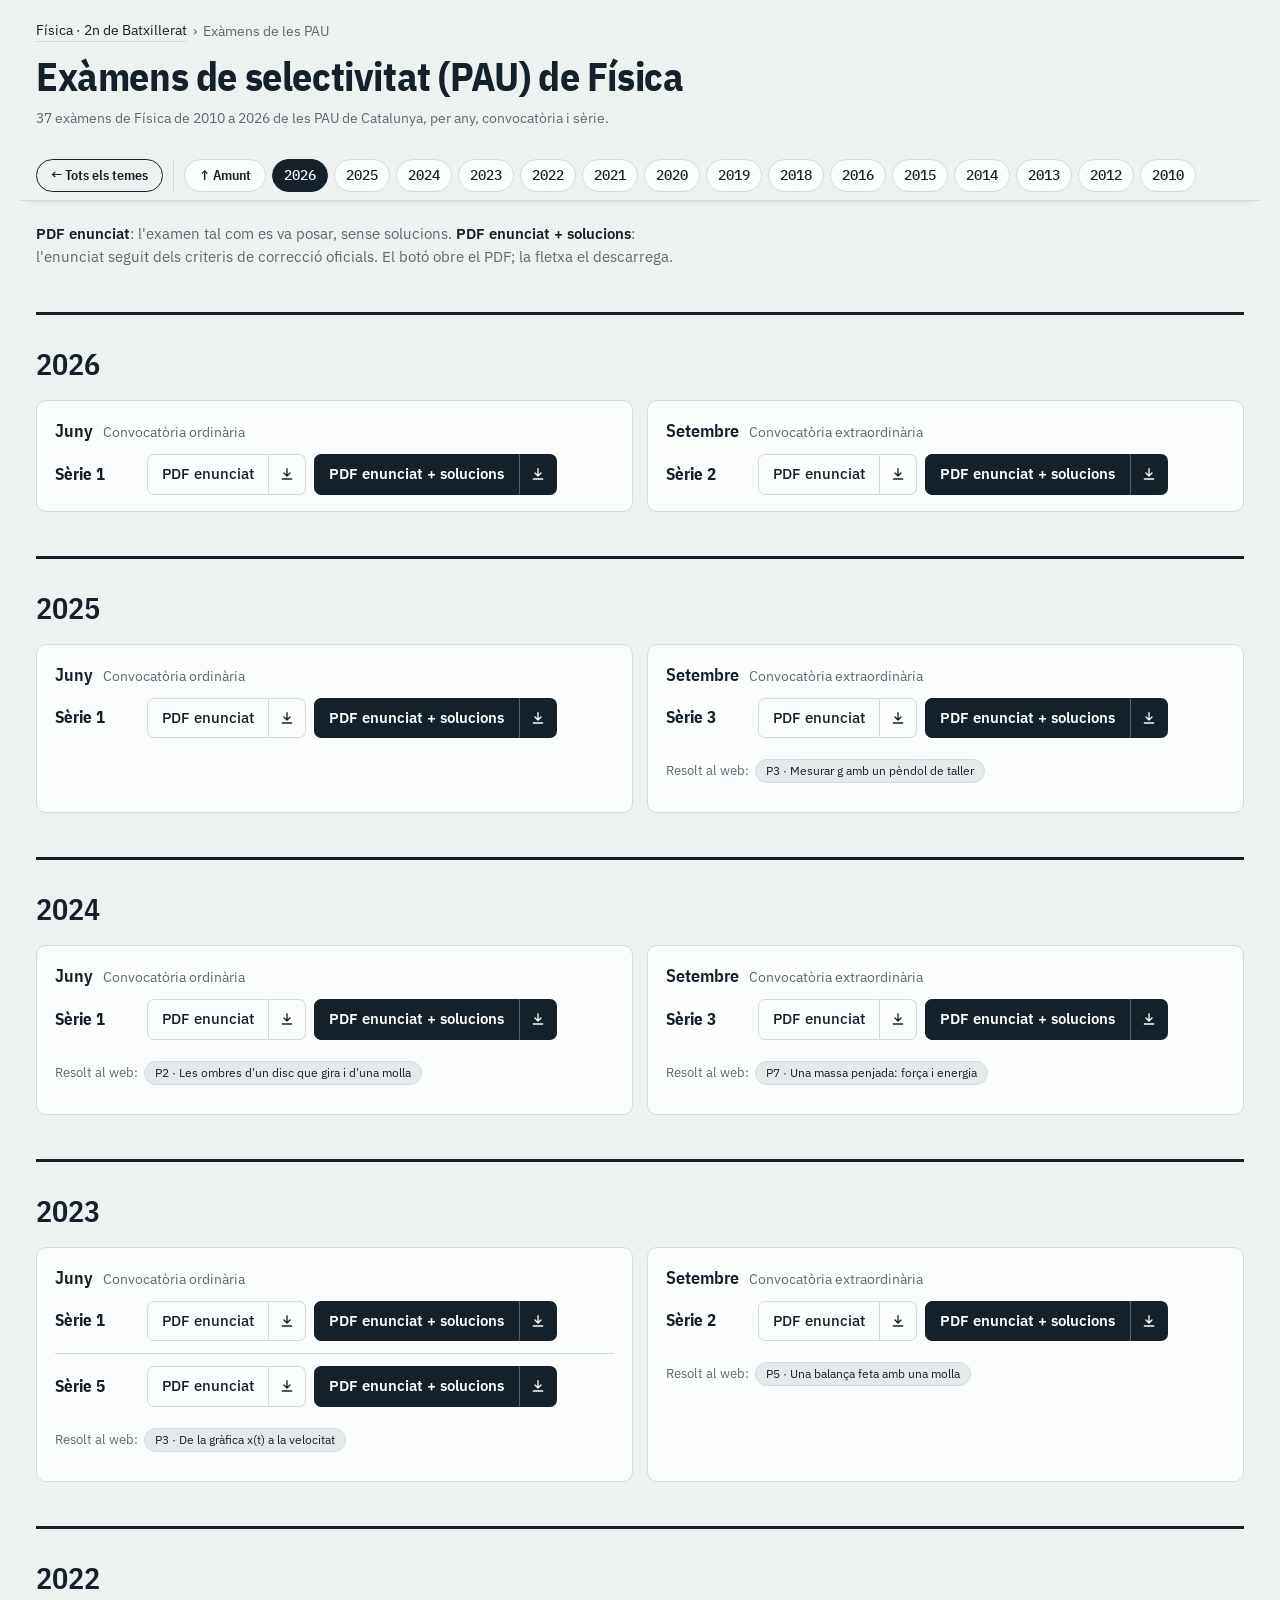
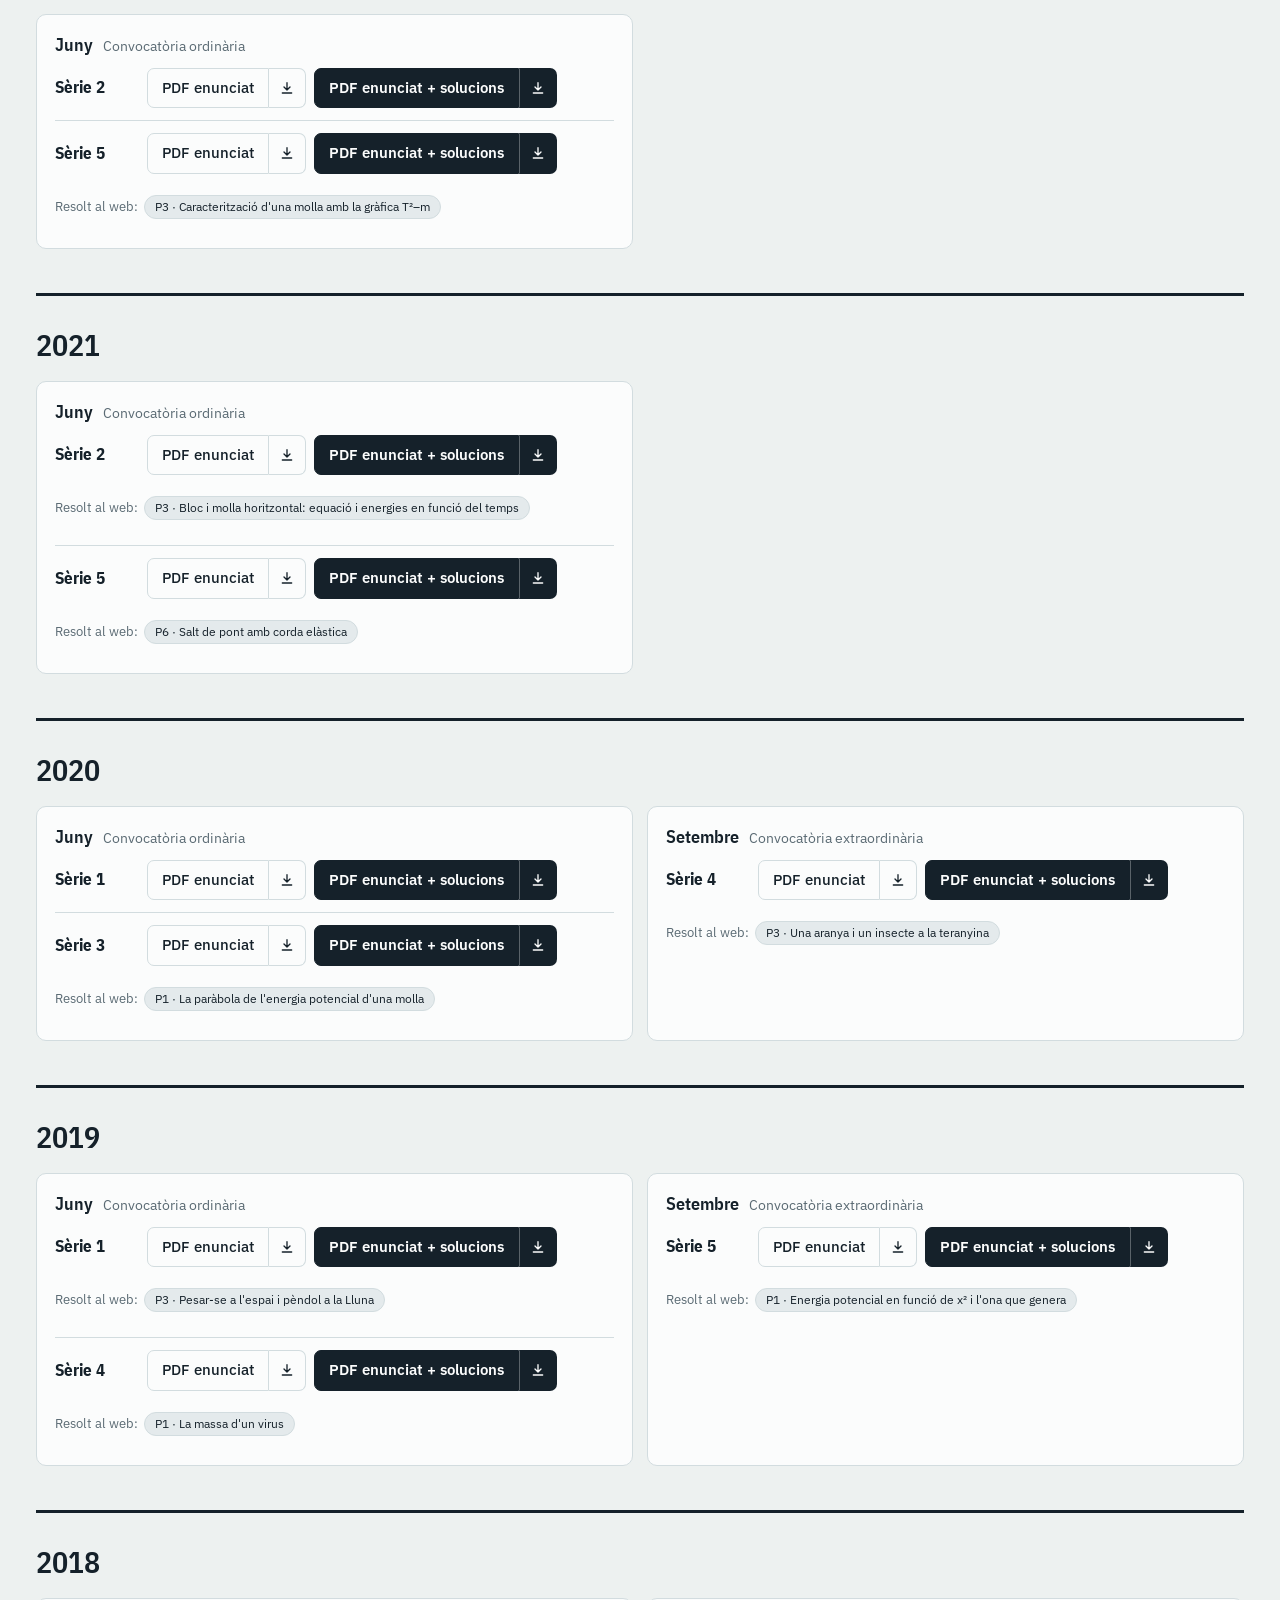
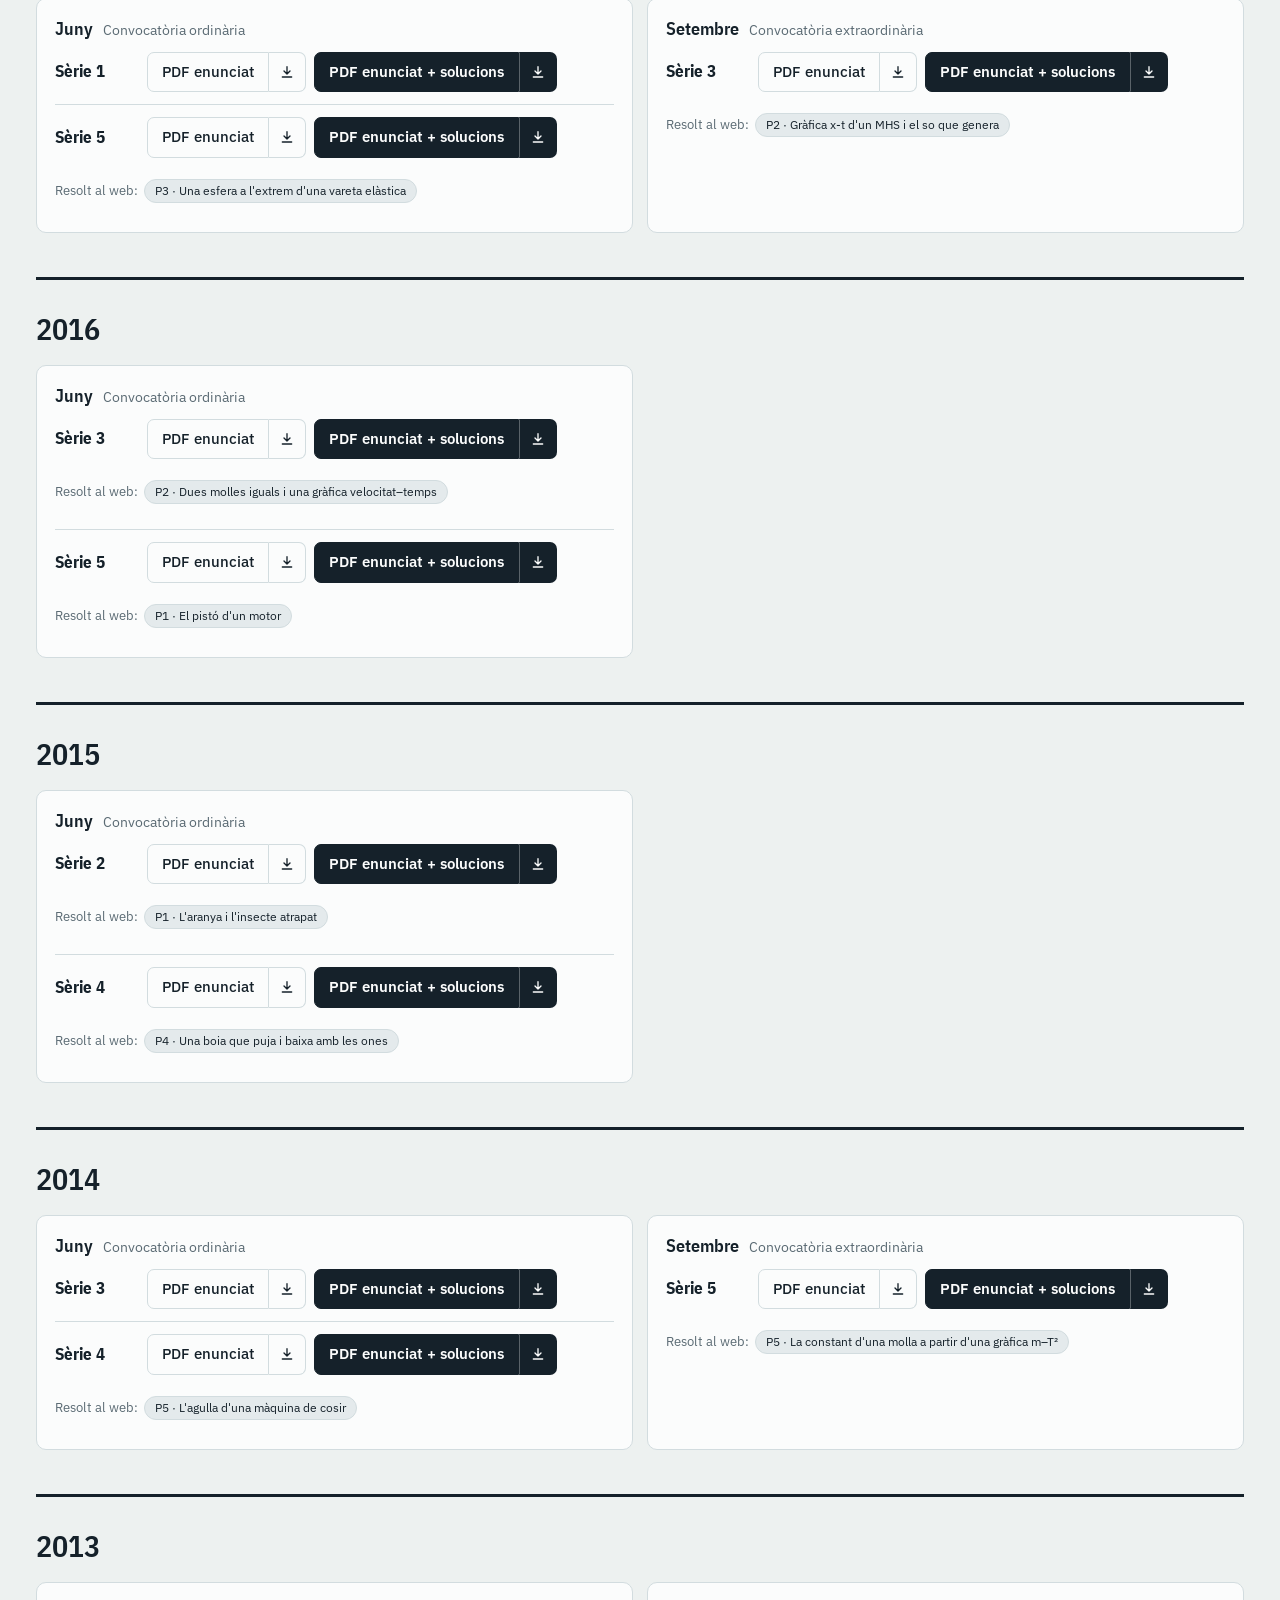
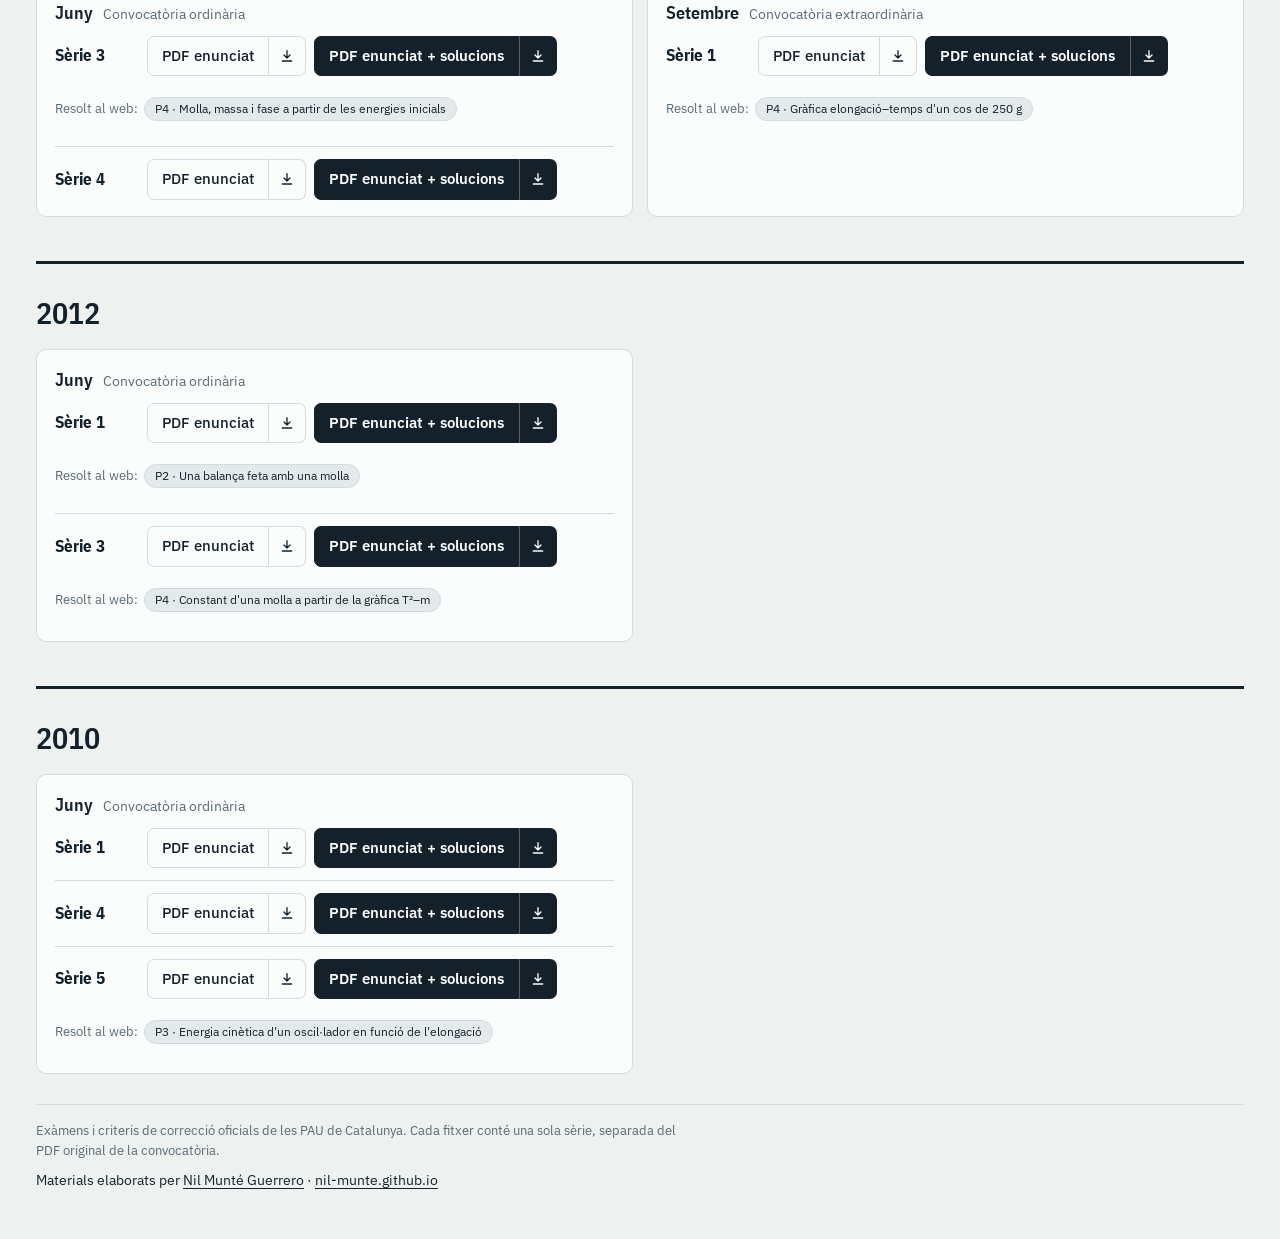
==== pau/index.html @ 3eb7ddf2 "SEO i compartir: previsualització, metadades, capçaleres i enllaços directes - Etiquetes Open Graph " ====
<!DOCTYPE html>
<html lang="ca">
<head>
<meta charset="utf-8">
<meta name="viewport" content="width=device-width, initial-scale=1, viewport-fit=cover">
<title>Exàmens de Física de selectivitat (PAU) de Catalunya</title>
<meta name="description" content="Exàmens de Física de selectivitat (PAU) de Catalunya, per any, convocatòria i sèrie, amb els criteris de correcció oficials.">
<link rel="canonical" href="https://nil-munte.github.io/fisica-2n-bat/pau/">
<!-- Previsualització en compartir (WhatsApp, Telegram, LinkedIn, X, Bluesky...). Si canvieu de domini, substituïu https://nil-munte.github.io/fisica-2n-bat/ (og:url, og:image, canonical). -->
<meta property="og:type" content="website">
<meta property="og:site_name" content="Física · 2n de Batxillerat">
<meta property="og:locale" content="ca_ES">
<meta property="og:title" content="Exàmens de selectivitat (PAU) de Física">
<meta property="og:description" content="Exàmens de Física de selectivitat (PAU) de Catalunya, per any, convocatòria i sèrie, en PDF sense solucions o amb els criteris de correcció oficials.">
<meta property="og:url" content="https://nil-munte.github.io/fisica-2n-bat/pau/">
<meta property="og:image" content="https://nil-munte.github.io/fisica-2n-bat/img/og-pau.png">
<meta property="og:image:type" content="image/png">
<meta property="og:image:width" content="1200">
<meta property="og:image:height" content="630">
<meta property="og:image:alt" content="Exàmens de selectivitat (PAU) de Física de Catalunya, per any, convocatòria i sèrie">
<meta name="twitter:card" content="summary_large_image">
<meta name="twitter:title" content="Exàmens de selectivitat (PAU) de Física">
<meta name="twitter:description" content="Exàmens de Física de selectivitat (PAU) de Catalunya, per any, convocatòria i sèrie, en PDF sense solucions o amb els criteris de correcció oficials.">
<meta name="twitter:image" content="https://nil-munte.github.io/fisica-2n-bat/img/og-pau.png">
<link rel="preconnect" href="https://fonts.googleapis.com">
<link rel="stylesheet" href="https://fonts.googleapis.com/css2?family=IBM+Plex+Mono:wght@400;500&family=IBM+Plex+Sans+Condensed:wght@500;600;700&family=IBM+Plex+Sans:ital,wght@0,400;0,500;0,600;1,400&display=swap">
<style>
:root{
  --bg:#edf1f0; --surface:#fbfcfc; --ink:#15212a; --muted:#5a6a73; --line:#d2dcdf; --chip:#e4eaec;
  --x:#1f5fbf; --y:#c4461a;
  --f-display:"IBM Plex Sans Condensed","Arial Narrow",system-ui,sans-serif;
  --f-body:"IBM Plex Sans",system-ui,-apple-system,"Segoe UI",sans-serif;
  --f-mono:"IBM Plex Mono",ui-monospace,"SFMono-Regular",Menlo,monospace;
  box-sizing:border-box; padding-top:env(safe-area-inset-top,0px); padding-bottom:env(safe-area-inset-bottom,0px);
}
@media (prefers-color-scheme: dark){ :root:not([data-theme="light"]){
  --bg:#0e181d; --surface:#142229; --ink:#e1e9ec; --muted:#8fa2ab; --line:#26404b; --chip:#1c2f37;
  --x:#6ea8ff; --y:#ff8f5a; color-scheme:dark }}
:root[data-theme="dark"]{
  --bg:#0e181d; --surface:#142229; --ink:#e1e9ec; --muted:#8fa2ab; --line:#26404b; --chip:#1c2f37;
  --x:#6ea8ff; --y:#ff8f5a; color-scheme:dark }
html{scroll-padding-top:calc(env(safe-area-inset-top,0px) + var(--navh,56px) + 10px);scroll-behavior:smooth}
*{box-sizing:border-box}
body{margin:0;background:var(--bg);color:var(--ink);font-family:var(--f-body);font-size:15px;line-height:1.5}
.wrap{max-width:1240px;margin:0 auto;padding-inline:16px;padding-block:20px 48px;display:flex;flex-direction:column;gap:22px}
main{display:contents}
header{display:flex;flex-wrap:wrap;align-items:flex-end;justify-content:space-between;gap:10px 20px}
h1{font-family:var(--f-display);font-weight:700;font-size:clamp(28px,3.8vw,40px);letter-spacing:-.01em;margin:0;text-wrap:balance}
.sub{color:var(--muted);margin:2px 0 0;font-size:14px}
h2{font-family:var(--f-display);font-size:24px;font-weight:600;margin:0}
h3{font-family:var(--f-display);font-size:18px;font-weight:600;margin:0}
section.blk{display:flex;flex-direction:column;gap:14px;border-top:3px solid var(--ink);padding-top:26px;margin-top:22px}
section.blk>h2{font-size:clamp(24px,3vw,30px)}
.lead{margin:0;color:var(--muted);max-width:72ch}
.lead b{color:var(--ink);font-weight:600}
.crumbs{display:flex;flex-wrap:wrap;align-items:center;gap:6px;font-size:14px;color:var(--muted);margin-bottom:4px}
.crumbs a{color:var(--ink);text-decoration:none;border-bottom:1px solid var(--line)}
.crumbs a:hover{border-color:var(--ink)}
/* barra superior: la mateixa del tema */
.topbar{position:sticky;top:env(safe-area-inset-top,0px);z-index:20;margin-inline:-16px;background:var(--bg);border-bottom:1px solid var(--line);box-shadow:0 6px 10px -10px rgba(0,0,0,.35)}
nav.toc{display:flex;gap:6px;align-items:center;overflow-x:auto;scrollbar-width:none;padding:8px 16px}
nav.toc::-webkit-scrollbar{display:none}
nav.toc a{flex:none;color:var(--ink);text-decoration:none;border:1px solid var(--line);background:var(--surface);border-radius:20px;padding:5px 14px;font-size:14px;font-weight:500;white-space:nowrap}
nav.toc a:hover{border-color:var(--muted)}
nav.toc a[aria-current="true"]{background:var(--ink);color:var(--surface);border-color:var(--ink)}
nav.toc .sep{flex:none;width:1px;align-self:stretch;background:var(--line);margin-inline:4px}
nav.toc a.top{font-family:var(--f-display);font-weight:600}
nav.toc a.home{font-family:var(--f-display);font-weight:600;background:transparent;color:var(--ink);border:1.5px solid var(--ink)}
nav.toc a.home:hover{background:var(--chip)}
nav.toc .anys{display:contents}
nav.toc .anys a{font-family:var(--f-mono);font-size:13.5px;padding-inline:11px}
section[tabindex="-1"]:focus{outline:none}
a:focus-visible{outline:2px solid var(--x);outline-offset:2px}
/* exàmens */
.panel{background:var(--surface);border:1px solid var(--line);border-radius:10px}
.convs{display:grid;grid-template-columns:repeat(2,minmax(0,1fr));gap:14px}
@media (max-width:820px){.convs{grid-template-columns:minmax(0,1fr)}}
.conv{padding:16px 18px;display:flex;flex-direction:column}
.conv h3{display:flex;align-items:baseline;gap:10px;flex-wrap:wrap;margin-bottom:2px}
.conv h3 small{font-family:var(--f-body);font-weight:400;color:var(--muted);font-size:14px}
.serie{display:flex;flex-wrap:wrap;align-items:center;gap:8px 14px;padding:12px 0 0;margin-top:12px;border-top:1px solid var(--line)}
.serie:first-of-type{border-top:0;margin-top:4px;padding-top:4px}
.sn{font-family:var(--f-display);font-weight:700;font-size:17px;min-width:4.6em}
.botons{display:flex;flex-wrap:wrap;gap:8px}
.dlg{display:inline-flex}
.btn{display:inline-flex;align-items:center;gap:6px;font-weight:500;text-decoration:none;border-radius:7px;border:1px solid var(--line);background:var(--surface);color:var(--ink);padding:8px 14px;min-height:38px;white-space:nowrap}
.btn:hover{border-color:var(--muted)}
.btn.primary{background:var(--ink);color:var(--surface);border-color:var(--ink);font-weight:600}
.btn.primary:hover{opacity:.9}
.dlg .btn:first-child{border-radius:7px 0 0 7px}
.dlg .btn.ic{border-radius:0 7px 7px 0;border-left-width:0;padding-inline:10px}
.dlg .btn.primary.ic{border-left:1px solid color-mix(in srgb,var(--surface) 30%,transparent)}
.chip{font-size:12px;background:var(--chip);border-radius:20px;padding:2px 10px;color:var(--muted)}
a.chip{text-decoration:none;color:var(--ink);border:1px solid var(--line)}
a.chip:hover{border-color:var(--muted)}
.web{flex-basis:100%;display:flex;flex-wrap:wrap;align-items:center;gap:6px;font-size:13px;color:var(--muted)}
footer{color:var(--muted);font-size:13px;display:flex;flex-direction:column;gap:10px;border-top:1px solid var(--line);padding-top:16px;margin-top:8px}
footer p{margin:0;max-width:80ch}
footer .autor{font-size:14px;color:var(--ink)}
footer .autor a{color:var(--ink);text-underline-offset:3px}
@media print{.topbar,.crumbs{display:none!important}}
</style>
<script type="application/ld+json">{"@context": "https://schema.org", "@type": "CollectionPage", "name": "Exàmens de selectivitat (PAU) de Física", "url": "https://nil-munte.github.io/fisica-2n-bat/pau/", "inLanguage": "ca", "author": {"@type": "Person", "name": "Nil Munté Guerrero", "url": "https://nil-munte.github.io"}}</script>
<script type="application/ld+json">{"@context": "https://schema.org", "@type": "BreadcrumbList", "itemListElement": [{"@type": "ListItem", "position": 1, "name": "Física · 2n de Batxillerat", "item": "https://nil-munte.github.io/fisica-2n-bat/"}, {"@type": "ListItem", "position": 2, "name": "Exàmens de selectivitat (PAU) de Física", "item": "https://nil-munte.github.io/fisica-2n-bat/pau/"}]}</script>
</head>
<body>
<div class="wrap">

  <header id="inici">
    <div>
      <nav class="crumbs" aria-label="Ruta"><a href="../index.html">Física · 2n de Batxillerat</a><span aria-hidden="true">›</span><span aria-current="page">Exàmens de les PAU</span></nav>
      <h1>Exàmens de selectivitat (PAU) de Física</h1>
      <p class="sub"><!-- examens:resum -->37 exàmens de Física de 2010 a 2026<!-- /examens:resum --> de les PAU de Catalunya, per any, convocatòria i sèrie.</p>
    </div>
  </header>

  <div class="topbar" id="topbar">
  <nav class="toc" aria-label="Anys">
    <a href="../index.html" class="home" title="Torna a la llista de temes">← Tots els temes</a><span class="sep"></span><a href="#inici" class="top" title="Torna al principi d'aquesta pàgina">↑ Amunt</a>
    <span class="anys"><!-- examens:anys --><a href="#a2026">2026</a><a href="#a2025">2025</a><a href="#a2024">2024</a><a href="#a2023">2023</a><a href="#a2022">2022</a><a href="#a2021">2021</a><a href="#a2020">2020</a><a href="#a2019">2019</a><a href="#a2018">2018</a><a href="#a2016">2016</a><a href="#a2015">2015</a><a href="#a2014">2014</a><a href="#a2013">2013</a><a href="#a2012">2012</a><a href="#a2010">2010</a><!-- /examens:anys --></span>
  </nav>
  </div>

  <main>
  <p class="lead"><b>PDF enunciat</b>: l'examen tal com es va posar, sense solucions. <b>PDF enunciat + solucions</b>: l'enunciat seguit dels criteris de correcció oficials. El botó obre el PDF; la fletxa el descarrega.</p>

<!-- examens:llista -->
  <section class="blk" id="a2026">
    <h2>2026</h2>
    <div class="convs">
    <article class="panel conv"><h3>Juny <small>Convocatòria ordinària</small></h3>
      <div class="serie"><span class="sn">Sèrie 1</span><div class="botons"><span class="dlg"><a class="btn" href="pdf/2026-juny-s1.pdf" target="_blank" rel="noopener" title="Obre l'enunciat de la sèrie 1 de juny 2026 (0,7 MB)">PDF enunciat</a><a class="btn ic" href="pdf/2026-juny-s1.pdf" download="PAU Física 2026 Juny - Sèrie 1 - Enunciat.pdf" title="Descarrega l'enunciat de la sèrie 1 de juny 2026 (0,7 MB)" aria-label="Descarrega l'enunciat de la sèrie 1 de juny 2026 (0,7 MB)"><svg viewBox="0 0 24 24" width="16" height="16" aria-hidden="true"><path d="M12 4v11m0 0-4.5-4.5M12 15l4.5-4.5M5 19.5h14" fill="none" stroke="currentColor" stroke-width="2" stroke-linecap="round" stroke-linejoin="round"/></svg></a></span><span class="dlg"><a class="btn primary" href="pdf/2026-juny-s1-solucions.pdf" target="_blank" rel="noopener" title="Obre la sèrie 1 de juny 2026 amb les solucions (1,2 MB)">PDF enunciat + solucions</a><a class="btn primary ic" href="pdf/2026-juny-s1-solucions.pdf" download="PAU Física 2026 Juny - Sèrie 1 - Enunciat i solucions.pdf" title="Descarrega la sèrie 1 de juny 2026 amb les solucions (1,2 MB)" aria-label="Descarrega la sèrie 1 de juny 2026 amb les solucions (1,2 MB)"><svg viewBox="0 0 24 24" width="16" height="16" aria-hidden="true"><path d="M12 4v11m0 0-4.5-4.5M12 15l4.5-4.5M5 19.5h14" fill="none" stroke="currentColor" stroke-width="2" stroke-linecap="round" stroke-linejoin="round"/></svg></a></span></div>
      </div>
    </article>
    <article class="panel conv"><h3>Setembre <small>Convocatòria extraordinària</small></h3>
      <div class="serie"><span class="sn">Sèrie 2</span><div class="botons"><span class="dlg"><a class="btn" href="pdf/2026-setembre-s2.pdf" target="_blank" rel="noopener" title="Obre l'enunciat de la sèrie 2 de setembre 2026 (0,5 MB)">PDF enunciat</a><a class="btn ic" href="pdf/2026-setembre-s2.pdf" download="PAU Física 2026 Setembre - Sèrie 2 - Enunciat.pdf" title="Descarrega l'enunciat de la sèrie 2 de setembre 2026 (0,5 MB)" aria-label="Descarrega l'enunciat de la sèrie 2 de setembre 2026 (0,5 MB)"><svg viewBox="0 0 24 24" width="16" height="16" aria-hidden="true"><path d="M12 4v11m0 0-4.5-4.5M12 15l4.5-4.5M5 19.5h14" fill="none" stroke="currentColor" stroke-width="2" stroke-linecap="round" stroke-linejoin="round"/></svg></a></span><span class="dlg"><a class="btn primary" href="pdf/2026-setembre-s2-solucions.pdf" target="_blank" rel="noopener" title="Obre la sèrie 2 de setembre 2026 amb les solucions (1,4 MB)">PDF enunciat + solucions</a><a class="btn primary ic" href="pdf/2026-setembre-s2-solucions.pdf" download="PAU Física 2026 Setembre - Sèrie 2 - Enunciat i solucions.pdf" title="Descarrega la sèrie 2 de setembre 2026 amb les solucions (1,4 MB)" aria-label="Descarrega la sèrie 2 de setembre 2026 amb les solucions (1,4 MB)"><svg viewBox="0 0 24 24" width="16" height="16" aria-hidden="true"><path d="M12 4v11m0 0-4.5-4.5M12 15l4.5-4.5M5 19.5h14" fill="none" stroke="currentColor" stroke-width="2" stroke-linecap="round" stroke-linejoin="round"/></svg></a></span></div>
      </div>
    </article>
    </div>
  </section>
  <section class="blk" id="a2025">
    <h2>2025</h2>
    <div class="convs">
    <article class="panel conv"><h3>Juny <small>Convocatòria ordinària</small></h3>
      <div class="serie"><span class="sn">Sèrie 1</span><div class="botons"><span class="dlg"><a class="btn" href="pdf/2025-juny-s1.pdf" target="_blank" rel="noopener" title="Obre l'enunciat de la sèrie 1 de juny 2025 (0,5 MB)">PDF enunciat</a><a class="btn ic" href="pdf/2025-juny-s1.pdf" download="PAU Física 2025 Juny - Sèrie 1 - Enunciat.pdf" title="Descarrega l'enunciat de la sèrie 1 de juny 2025 (0,5 MB)" aria-label="Descarrega l'enunciat de la sèrie 1 de juny 2025 (0,5 MB)"><svg viewBox="0 0 24 24" width="16" height="16" aria-hidden="true"><path d="M12 4v11m0 0-4.5-4.5M12 15l4.5-4.5M5 19.5h14" fill="none" stroke="currentColor" stroke-width="2" stroke-linecap="round" stroke-linejoin="round"/></svg></a></span><span class="dlg"><a class="btn primary" href="pdf/2025-juny-s1-solucions.pdf" target="_blank" rel="noopener" title="Obre la sèrie 1 de juny 2025 amb les solucions (0,9 MB)">PDF enunciat + solucions</a><a class="btn primary ic" href="pdf/2025-juny-s1-solucions.pdf" download="PAU Física 2025 Juny - Sèrie 1 - Enunciat i solucions.pdf" title="Descarrega la sèrie 1 de juny 2025 amb les solucions (0,9 MB)" aria-label="Descarrega la sèrie 1 de juny 2025 amb les solucions (0,9 MB)"><svg viewBox="0 0 24 24" width="16" height="16" aria-hidden="true"><path d="M12 4v11m0 0-4.5-4.5M12 15l4.5-4.5M5 19.5h14" fill="none" stroke="currentColor" stroke-width="2" stroke-linecap="round" stroke-linejoin="round"/></svg></a></span></div>
      </div>
    </article>
    <article class="panel conv"><h3>Setembre <small>Convocatòria extraordinària</small></h3>
      <div class="serie"><span class="sn">Sèrie 3</span><div class="botons"><span class="dlg"><a class="btn" href="pdf/2025-setembre-s3.pdf" target="_blank" rel="noopener" title="Obre l'enunciat de la sèrie 3 de setembre 2025 (0,9 MB)">PDF enunciat</a><a class="btn ic" href="pdf/2025-setembre-s3.pdf" download="PAU Física 2025 Setembre - Sèrie 3 - Enunciat.pdf" title="Descarrega l'enunciat de la sèrie 3 de setembre 2025 (0,9 MB)" aria-label="Descarrega l'enunciat de la sèrie 3 de setembre 2025 (0,9 MB)"><svg viewBox="0 0 24 24" width="16" height="16" aria-hidden="true"><path d="M12 4v11m0 0-4.5-4.5M12 15l4.5-4.5M5 19.5h14" fill="none" stroke="currentColor" stroke-width="2" stroke-linecap="round" stroke-linejoin="round"/></svg></a></span><span class="dlg"><a class="btn primary" href="pdf/2025-setembre-s3-solucions.pdf" target="_blank" rel="noopener" title="Obre la sèrie 3 de setembre 2025 amb les solucions (1,5 MB)">PDF enunciat + solucions</a><a class="btn primary ic" href="pdf/2025-setembre-s3-solucions.pdf" download="PAU Física 2025 Setembre - Sèrie 3 - Enunciat i solucions.pdf" title="Descarrega la sèrie 3 de setembre 2025 amb les solucions (1,5 MB)" aria-label="Descarrega la sèrie 3 de setembre 2025 amb les solucions (1,5 MB)"><svg viewBox="0 0 24 24" width="16" height="16" aria-hidden="true"><path d="M12 4v11m0 0-4.5-4.5M12 15l4.5-4.5M5 19.5h14" fill="none" stroke="currentColor" stroke-width="2" stroke-linecap="round" stroke-linejoin="round"/></svg></a></span></div>
        <p class="web">Resolt al web:<a class="chip" href="../temes/mhs/index.html#pau-2025-setembre-s3-p3" title="Moviment harmònic simple">P3 · Mesurar g amb un pèndol de taller</a></p>
      </div>
    </article>
    </div>
  </section>
  <section class="blk" id="a2024">
    <h2>2024</h2>
    <div class="convs">
    <article class="panel conv"><h3>Juny <small>Convocatòria ordinària</small></h3>
      <div class="serie"><span class="sn">Sèrie 1</span><div class="botons"><span class="dlg"><a class="btn" href="pdf/2024-juny-s1.pdf" target="_blank" rel="noopener" title="Obre l'enunciat de la sèrie 1 de juny 2024 (0,3 MB)">PDF enunciat</a><a class="btn ic" href="pdf/2024-juny-s1.pdf" download="PAU Física 2024 Juny - Sèrie 1 - Enunciat.pdf" title="Descarrega l'enunciat de la sèrie 1 de juny 2024 (0,3 MB)" aria-label="Descarrega l'enunciat de la sèrie 1 de juny 2024 (0,3 MB)"><svg viewBox="0 0 24 24" width="16" height="16" aria-hidden="true"><path d="M12 4v11m0 0-4.5-4.5M12 15l4.5-4.5M5 19.5h14" fill="none" stroke="currentColor" stroke-width="2" stroke-linecap="round" stroke-linejoin="round"/></svg></a></span><span class="dlg"><a class="btn primary" href="pdf/2024-juny-s1-solucions.pdf" target="_blank" rel="noopener" title="Obre la sèrie 1 de juny 2024 amb les solucions (1,3 MB)">PDF enunciat + solucions</a><a class="btn primary ic" href="pdf/2024-juny-s1-solucions.pdf" download="PAU Física 2024 Juny - Sèrie 1 - Enunciat i solucions.pdf" title="Descarrega la sèrie 1 de juny 2024 amb les solucions (1,3 MB)" aria-label="Descarrega la sèrie 1 de juny 2024 amb les solucions (1,3 MB)"><svg viewBox="0 0 24 24" width="16" height="16" aria-hidden="true"><path d="M12 4v11m0 0-4.5-4.5M12 15l4.5-4.5M5 19.5h14" fill="none" stroke="currentColor" stroke-width="2" stroke-linecap="round" stroke-linejoin="round"/></svg></a></span></div>
        <p class="web">Resolt al web:<a class="chip" href="../temes/mhs/index.html#pau-2024-juny-s1-p2" title="Moviment harmònic simple">P2 · Les ombres d&#x27;un disc que gira i d&#x27;una molla</a></p>
      </div>
    </article>
    <article class="panel conv"><h3>Setembre <small>Convocatòria extraordinària</small></h3>
      <div class="serie"><span class="sn">Sèrie 3</span><div class="botons"><span class="dlg"><a class="btn" href="pdf/2024-setembre-s3.pdf" target="_blank" rel="noopener" title="Obre l'enunciat de la sèrie 3 de setembre 2024 (0,7 MB)">PDF enunciat</a><a class="btn ic" href="pdf/2024-setembre-s3.pdf" download="PAU Física 2024 Setembre - Sèrie 3 - Enunciat.pdf" title="Descarrega l'enunciat de la sèrie 3 de setembre 2024 (0,7 MB)" aria-label="Descarrega l'enunciat de la sèrie 3 de setembre 2024 (0,7 MB)"><svg viewBox="0 0 24 24" width="16" height="16" aria-hidden="true"><path d="M12 4v11m0 0-4.5-4.5M12 15l4.5-4.5M5 19.5h14" fill="none" stroke="currentColor" stroke-width="2" stroke-linecap="round" stroke-linejoin="round"/></svg></a></span><span class="dlg"><a class="btn primary" href="pdf/2024-setembre-s3-solucions.pdf" target="_blank" rel="noopener" title="Obre la sèrie 3 de setembre 2024 amb les solucions (1,7 MB)">PDF enunciat + solucions</a><a class="btn primary ic" href="pdf/2024-setembre-s3-solucions.pdf" download="PAU Física 2024 Setembre - Sèrie 3 - Enunciat i solucions.pdf" title="Descarrega la sèrie 3 de setembre 2024 amb les solucions (1,7 MB)" aria-label="Descarrega la sèrie 3 de setembre 2024 amb les solucions (1,7 MB)"><svg viewBox="0 0 24 24" width="16" height="16" aria-hidden="true"><path d="M12 4v11m0 0-4.5-4.5M12 15l4.5-4.5M5 19.5h14" fill="none" stroke="currentColor" stroke-width="2" stroke-linecap="round" stroke-linejoin="round"/></svg></a></span></div>
        <p class="web">Resolt al web:<a class="chip" href="../temes/mhs/index.html#pau-2024-setembre-s3-p7" title="Moviment harmònic simple">P7 · Una massa penjada: força i energia</a></p>
      </div>
    </article>
    </div>
  </section>
  <section class="blk" id="a2023">
    <h2>2023</h2>
    <div class="convs">
    <article class="panel conv"><h3>Juny <small>Convocatòria ordinària</small></h3>
      <div class="serie"><span class="sn">Sèrie 1</span><div class="botons"><span class="dlg"><a class="btn" href="pdf/2023-juny-s1.pdf" target="_blank" rel="noopener" title="Obre l'enunciat de la sèrie 1 de juny 2023 (0,2 MB)">PDF enunciat</a><a class="btn ic" href="pdf/2023-juny-s1.pdf" download="PAU Física 2023 Juny - Sèrie 1 - Enunciat.pdf" title="Descarrega l'enunciat de la sèrie 1 de juny 2023 (0,2 MB)" aria-label="Descarrega l'enunciat de la sèrie 1 de juny 2023 (0,2 MB)"><svg viewBox="0 0 24 24" width="16" height="16" aria-hidden="true"><path d="M12 4v11m0 0-4.5-4.5M12 15l4.5-4.5M5 19.5h14" fill="none" stroke="currentColor" stroke-width="2" stroke-linecap="round" stroke-linejoin="round"/></svg></a></span><span class="dlg"><a class="btn primary" href="pdf/2023-juny-s1-solucions.pdf" target="_blank" rel="noopener" title="Obre la sèrie 1 de juny 2023 amb les solucions (1,2 MB)">PDF enunciat + solucions</a><a class="btn primary ic" href="pdf/2023-juny-s1-solucions.pdf" download="PAU Física 2023 Juny - Sèrie 1 - Enunciat i solucions.pdf" title="Descarrega la sèrie 1 de juny 2023 amb les solucions (1,2 MB)" aria-label="Descarrega la sèrie 1 de juny 2023 amb les solucions (1,2 MB)"><svg viewBox="0 0 24 24" width="16" height="16" aria-hidden="true"><path d="M12 4v11m0 0-4.5-4.5M12 15l4.5-4.5M5 19.5h14" fill="none" stroke="currentColor" stroke-width="2" stroke-linecap="round" stroke-linejoin="round"/></svg></a></span></div>
      </div>
      <div class="serie"><span class="sn">Sèrie 5</span><div class="botons"><span class="dlg"><a class="btn" href="pdf/2023-juny-s5.pdf" target="_blank" rel="noopener" title="Obre l'enunciat de la sèrie 5 de juny 2023 (0,2 MB)">PDF enunciat</a><a class="btn ic" href="pdf/2023-juny-s5.pdf" download="PAU Física 2023 Juny - Sèrie 5 - Enunciat.pdf" title="Descarrega l'enunciat de la sèrie 5 de juny 2023 (0,2 MB)" aria-label="Descarrega l'enunciat de la sèrie 5 de juny 2023 (0,2 MB)"><svg viewBox="0 0 24 24" width="16" height="16" aria-hidden="true"><path d="M12 4v11m0 0-4.5-4.5M12 15l4.5-4.5M5 19.5h14" fill="none" stroke="currentColor" stroke-width="2" stroke-linecap="round" stroke-linejoin="round"/></svg></a></span><span class="dlg"><a class="btn primary" href="pdf/2023-juny-s5-solucions.pdf" target="_blank" rel="noopener" title="Obre la sèrie 5 de juny 2023 amb les solucions (1,4 MB)">PDF enunciat + solucions</a><a class="btn primary ic" href="pdf/2023-juny-s5-solucions.pdf" download="PAU Física 2023 Juny - Sèrie 5 - Enunciat i solucions.pdf" title="Descarrega la sèrie 5 de juny 2023 amb les solucions (1,4 MB)" aria-label="Descarrega la sèrie 5 de juny 2023 amb les solucions (1,4 MB)"><svg viewBox="0 0 24 24" width="16" height="16" aria-hidden="true"><path d="M12 4v11m0 0-4.5-4.5M12 15l4.5-4.5M5 19.5h14" fill="none" stroke="currentColor" stroke-width="2" stroke-linecap="round" stroke-linejoin="round"/></svg></a></span></div>
        <p class="web">Resolt al web:<a class="chip" href="../temes/mhs/index.html#pau-2023-juny-s5-p3" title="Moviment harmònic simple">P3 · De la gràfica x(t) a la velocitat</a></p>
      </div>
    </article>
    <article class="panel conv"><h3>Setembre <small>Convocatòria extraordinària</small></h3>
      <div class="serie"><span class="sn">Sèrie 2</span><div class="botons"><span class="dlg"><a class="btn" href="pdf/2023-setembre-s2.pdf" target="_blank" rel="noopener" title="Obre l'enunciat de la sèrie 2 de setembre 2023 (0,8 MB)">PDF enunciat</a><a class="btn ic" href="pdf/2023-setembre-s2.pdf" download="PAU Física 2023 Setembre - Sèrie 2 - Enunciat.pdf" title="Descarrega l'enunciat de la sèrie 2 de setembre 2023 (0,8 MB)" aria-label="Descarrega l'enunciat de la sèrie 2 de setembre 2023 (0,8 MB)"><svg viewBox="0 0 24 24" width="16" height="16" aria-hidden="true"><path d="M12 4v11m0 0-4.5-4.5M12 15l4.5-4.5M5 19.5h14" fill="none" stroke="currentColor" stroke-width="2" stroke-linecap="round" stroke-linejoin="round"/></svg></a></span><span class="dlg"><a class="btn primary" href="pdf/2023-setembre-s2-solucions.pdf" target="_blank" rel="noopener" title="Obre la sèrie 2 de setembre 2023 amb les solucions (1,9 MB)">PDF enunciat + solucions</a><a class="btn primary ic" href="pdf/2023-setembre-s2-solucions.pdf" download="PAU Física 2023 Setembre - Sèrie 2 - Enunciat i solucions.pdf" title="Descarrega la sèrie 2 de setembre 2023 amb les solucions (1,9 MB)" aria-label="Descarrega la sèrie 2 de setembre 2023 amb les solucions (1,9 MB)"><svg viewBox="0 0 24 24" width="16" height="16" aria-hidden="true"><path d="M12 4v11m0 0-4.5-4.5M12 15l4.5-4.5M5 19.5h14" fill="none" stroke="currentColor" stroke-width="2" stroke-linecap="round" stroke-linejoin="round"/></svg></a></span></div>
        <p class="web">Resolt al web:<a class="chip" href="../temes/mhs/index.html#pau-2023-setembre-s2-p5" title="Moviment harmònic simple">P5 · Una balança feta amb una molla</a></p>
      </div>
    </article>
    </div>
  </section>
  <section class="blk" id="a2022">
    <h2>2022</h2>
    <div class="convs">
    <article class="panel conv"><h3>Juny <small>Convocatòria ordinària</small></h3>
      <div class="serie"><span class="sn">Sèrie 2</span><div class="botons"><span class="dlg"><a class="btn" href="pdf/2022-juny-s2.pdf" target="_blank" rel="noopener" title="Obre l'enunciat de la sèrie 2 de juny 2022 (0,3 MB)">PDF enunciat</a><a class="btn ic" href="pdf/2022-juny-s2.pdf" download="PAU Física 2022 Juny - Sèrie 2 - Enunciat.pdf" title="Descarrega l'enunciat de la sèrie 2 de juny 2022 (0,3 MB)" aria-label="Descarrega l'enunciat de la sèrie 2 de juny 2022 (0,3 MB)"><svg viewBox="0 0 24 24" width="16" height="16" aria-hidden="true"><path d="M12 4v11m0 0-4.5-4.5M12 15l4.5-4.5M5 19.5h14" fill="none" stroke="currentColor" stroke-width="2" stroke-linecap="round" stroke-linejoin="round"/></svg></a></span><span class="dlg"><a class="btn primary" href="pdf/2022-juny-s2-solucions.pdf" target="_blank" rel="noopener" title="Obre la sèrie 2 de juny 2022 amb les solucions (1,8 MB)">PDF enunciat + solucions</a><a class="btn primary ic" href="pdf/2022-juny-s2-solucions.pdf" download="PAU Física 2022 Juny - Sèrie 2 - Enunciat i solucions.pdf" title="Descarrega la sèrie 2 de juny 2022 amb les solucions (1,8 MB)" aria-label="Descarrega la sèrie 2 de juny 2022 amb les solucions (1,8 MB)"><svg viewBox="0 0 24 24" width="16" height="16" aria-hidden="true"><path d="M12 4v11m0 0-4.5-4.5M12 15l4.5-4.5M5 19.5h14" fill="none" stroke="currentColor" stroke-width="2" stroke-linecap="round" stroke-linejoin="round"/></svg></a></span></div>
      </div>
      <div class="serie"><span class="sn">Sèrie 5</span><div class="botons"><span class="dlg"><a class="btn" href="pdf/2022-juny-s5.pdf" target="_blank" rel="noopener" title="Obre l'enunciat de la sèrie 5 de juny 2022 (0,2 MB)">PDF enunciat</a><a class="btn ic" href="pdf/2022-juny-s5.pdf" download="PAU Física 2022 Juny - Sèrie 5 - Enunciat.pdf" title="Descarrega l'enunciat de la sèrie 5 de juny 2022 (0,2 MB)" aria-label="Descarrega l'enunciat de la sèrie 5 de juny 2022 (0,2 MB)"><svg viewBox="0 0 24 24" width="16" height="16" aria-hidden="true"><path d="M12 4v11m0 0-4.5-4.5M12 15l4.5-4.5M5 19.5h14" fill="none" stroke="currentColor" stroke-width="2" stroke-linecap="round" stroke-linejoin="round"/></svg></a></span><span class="dlg"><a class="btn primary" href="pdf/2022-juny-s5-solucions.pdf" target="_blank" rel="noopener" title="Obre la sèrie 5 de juny 2022 amb les solucions (0,9 MB)">PDF enunciat + solucions</a><a class="btn primary ic" href="pdf/2022-juny-s5-solucions.pdf" download="PAU Física 2022 Juny - Sèrie 5 - Enunciat i solucions.pdf" title="Descarrega la sèrie 5 de juny 2022 amb les solucions (0,9 MB)" aria-label="Descarrega la sèrie 5 de juny 2022 amb les solucions (0,9 MB)"><svg viewBox="0 0 24 24" width="16" height="16" aria-hidden="true"><path d="M12 4v11m0 0-4.5-4.5M12 15l4.5-4.5M5 19.5h14" fill="none" stroke="currentColor" stroke-width="2" stroke-linecap="round" stroke-linejoin="round"/></svg></a></span></div>
        <p class="web">Resolt al web:<a class="chip" href="../temes/mhs/index.html#pau-2022-juny-s5-p3" title="Moviment harmònic simple">P3 · Caracterització d&#x27;una molla amb la gràfica T²–m</a></p>
      </div>
    </article>
    </div>
  </section>
  <section class="blk" id="a2021">
    <h2>2021</h2>
    <div class="convs">
    <article class="panel conv"><h3>Juny <small>Convocatòria ordinària</small></h3>
      <div class="serie"><span class="sn">Sèrie 2</span><div class="botons"><span class="dlg"><a class="btn" href="pdf/2021-juny-s2.pdf" target="_blank" rel="noopener" title="Obre l'enunciat de la sèrie 2 de juny 2021 (0,3 MB)">PDF enunciat</a><a class="btn ic" href="pdf/2021-juny-s2.pdf" download="PAU Física 2021 Juny - Sèrie 2 - Enunciat.pdf" title="Descarrega l'enunciat de la sèrie 2 de juny 2021 (0,3 MB)" aria-label="Descarrega l'enunciat de la sèrie 2 de juny 2021 (0,3 MB)"><svg viewBox="0 0 24 24" width="16" height="16" aria-hidden="true"><path d="M12 4v11m0 0-4.5-4.5M12 15l4.5-4.5M5 19.5h14" fill="none" stroke="currentColor" stroke-width="2" stroke-linecap="round" stroke-linejoin="round"/></svg></a></span><span class="dlg"><a class="btn primary" href="pdf/2021-juny-s2-solucions.pdf" target="_blank" rel="noopener" title="Obre la sèrie 2 de juny 2021 amb les solucions (1,3 MB)">PDF enunciat + solucions</a><a class="btn primary ic" href="pdf/2021-juny-s2-solucions.pdf" download="PAU Física 2021 Juny - Sèrie 2 - Enunciat i solucions.pdf" title="Descarrega la sèrie 2 de juny 2021 amb les solucions (1,3 MB)" aria-label="Descarrega la sèrie 2 de juny 2021 amb les solucions (1,3 MB)"><svg viewBox="0 0 24 24" width="16" height="16" aria-hidden="true"><path d="M12 4v11m0 0-4.5-4.5M12 15l4.5-4.5M5 19.5h14" fill="none" stroke="currentColor" stroke-width="2" stroke-linecap="round" stroke-linejoin="round"/></svg></a></span></div>
        <p class="web">Resolt al web:<a class="chip" href="../temes/mhs/index.html#pau-2021-juny-s2-p3" title="Moviment harmònic simple">P3 · Bloc i molla horitzontal: equació i energies en funció del temps</a></p>
      </div>
      <div class="serie"><span class="sn">Sèrie 5</span><div class="botons"><span class="dlg"><a class="btn" href="pdf/2021-juny-s5.pdf" target="_blank" rel="noopener" title="Obre l'enunciat de la sèrie 5 de juny 2021 (0,1 MB)">PDF enunciat</a><a class="btn ic" href="pdf/2021-juny-s5.pdf" download="PAU Física 2021 Juny - Sèrie 5 - Enunciat.pdf" title="Descarrega l'enunciat de la sèrie 5 de juny 2021 (0,1 MB)" aria-label="Descarrega l'enunciat de la sèrie 5 de juny 2021 (0,1 MB)"><svg viewBox="0 0 24 24" width="16" height="16" aria-hidden="true"><path d="M12 4v11m0 0-4.5-4.5M12 15l4.5-4.5M5 19.5h14" fill="none" stroke="currentColor" stroke-width="2" stroke-linecap="round" stroke-linejoin="round"/></svg></a></span><span class="dlg"><a class="btn primary" href="pdf/2021-juny-s5-solucions.pdf" target="_blank" rel="noopener" title="Obre la sèrie 5 de juny 2021 amb les solucions (1,0 MB)">PDF enunciat + solucions</a><a class="btn primary ic" href="pdf/2021-juny-s5-solucions.pdf" download="PAU Física 2021 Juny - Sèrie 5 - Enunciat i solucions.pdf" title="Descarrega la sèrie 5 de juny 2021 amb les solucions (1,0 MB)" aria-label="Descarrega la sèrie 5 de juny 2021 amb les solucions (1,0 MB)"><svg viewBox="0 0 24 24" width="16" height="16" aria-hidden="true"><path d="M12 4v11m0 0-4.5-4.5M12 15l4.5-4.5M5 19.5h14" fill="none" stroke="currentColor" stroke-width="2" stroke-linecap="round" stroke-linejoin="round"/></svg></a></span></div>
        <p class="web">Resolt al web:<a class="chip" href="../temes/mhs/index.html#pau-2021-juny-s5-p6" title="Moviment harmònic simple">P6 · Salt de pont amb corda elàstica</a></p>
      </div>
    </article>
    </div>
  </section>
  <section class="blk" id="a2020">
    <h2>2020</h2>
    <div class="convs">
    <article class="panel conv"><h3>Juny <small>Convocatòria ordinària</small></h3>
      <div class="serie"><span class="sn">Sèrie 1</span><div class="botons"><span class="dlg"><a class="btn" href="pdf/2020-juny-s1.pdf" target="_blank" rel="noopener" title="Obre l'enunciat de la sèrie 1 de juny 2020 (0,2 MB)">PDF enunciat</a><a class="btn ic" href="pdf/2020-juny-s1.pdf" download="PAU Física 2020 Juny - Sèrie 1 - Enunciat.pdf" title="Descarrega l'enunciat de la sèrie 1 de juny 2020 (0,2 MB)" aria-label="Descarrega l'enunciat de la sèrie 1 de juny 2020 (0,2 MB)"><svg viewBox="0 0 24 24" width="16" height="16" aria-hidden="true"><path d="M12 4v11m0 0-4.5-4.5M12 15l4.5-4.5M5 19.5h14" fill="none" stroke="currentColor" stroke-width="2" stroke-linecap="round" stroke-linejoin="round"/></svg></a></span><span class="dlg"><a class="btn primary" href="pdf/2020-juny-s1-solucions.pdf" target="_blank" rel="noopener" title="Obre la sèrie 1 de juny 2020 amb les solucions (0,9 MB)">PDF enunciat + solucions</a><a class="btn primary ic" href="pdf/2020-juny-s1-solucions.pdf" download="PAU Física 2020 Juny - Sèrie 1 - Enunciat i solucions.pdf" title="Descarrega la sèrie 1 de juny 2020 amb les solucions (0,9 MB)" aria-label="Descarrega la sèrie 1 de juny 2020 amb les solucions (0,9 MB)"><svg viewBox="0 0 24 24" width="16" height="16" aria-hidden="true"><path d="M12 4v11m0 0-4.5-4.5M12 15l4.5-4.5M5 19.5h14" fill="none" stroke="currentColor" stroke-width="2" stroke-linecap="round" stroke-linejoin="round"/></svg></a></span></div>
      </div>
      <div class="serie"><span class="sn">Sèrie 3</span><div class="botons"><span class="dlg"><a class="btn" href="pdf/2020-juny-s3.pdf" target="_blank" rel="noopener" title="Obre l'enunciat de la sèrie 3 de juny 2020 (0,2 MB)">PDF enunciat</a><a class="btn ic" href="pdf/2020-juny-s3.pdf" download="PAU Física 2020 Juny - Sèrie 3 - Enunciat.pdf" title="Descarrega l'enunciat de la sèrie 3 de juny 2020 (0,2 MB)" aria-label="Descarrega l'enunciat de la sèrie 3 de juny 2020 (0,2 MB)"><svg viewBox="0 0 24 24" width="16" height="16" aria-hidden="true"><path d="M12 4v11m0 0-4.5-4.5M12 15l4.5-4.5M5 19.5h14" fill="none" stroke="currentColor" stroke-width="2" stroke-linecap="round" stroke-linejoin="round"/></svg></a></span><span class="dlg"><a class="btn primary" href="pdf/2020-juny-s3-solucions.pdf" target="_blank" rel="noopener" title="Obre la sèrie 3 de juny 2020 amb les solucions (1,2 MB)">PDF enunciat + solucions</a><a class="btn primary ic" href="pdf/2020-juny-s3-solucions.pdf" download="PAU Física 2020 Juny - Sèrie 3 - Enunciat i solucions.pdf" title="Descarrega la sèrie 3 de juny 2020 amb les solucions (1,2 MB)" aria-label="Descarrega la sèrie 3 de juny 2020 amb les solucions (1,2 MB)"><svg viewBox="0 0 24 24" width="16" height="16" aria-hidden="true"><path d="M12 4v11m0 0-4.5-4.5M12 15l4.5-4.5M5 19.5h14" fill="none" stroke="currentColor" stroke-width="2" stroke-linecap="round" stroke-linejoin="round"/></svg></a></span></div>
        <p class="web">Resolt al web:<a class="chip" href="../temes/mhs/index.html#pau-2020-juny-s3-p1" title="Moviment harmònic simple">P1 · La paràbola de l&#x27;energia potencial d&#x27;una molla</a></p>
      </div>
    </article>
    <article class="panel conv"><h3>Setembre <small>Convocatòria extraordinària</small></h3>
      <div class="serie"><span class="sn">Sèrie 4</span><div class="botons"><span class="dlg"><a class="btn" href="pdf/2020-setembre-s4.pdf" target="_blank" rel="noopener" title="Obre l'enunciat de la sèrie 4 de setembre 2020 (0,2 MB)">PDF enunciat</a><a class="btn ic" href="pdf/2020-setembre-s4.pdf" download="PAU Física 2020 Setembre - Sèrie 4 - Enunciat.pdf" title="Descarrega l'enunciat de la sèrie 4 de setembre 2020 (0,2 MB)" aria-label="Descarrega l'enunciat de la sèrie 4 de setembre 2020 (0,2 MB)"><svg viewBox="0 0 24 24" width="16" height="16" aria-hidden="true"><path d="M12 4v11m0 0-4.5-4.5M12 15l4.5-4.5M5 19.5h14" fill="none" stroke="currentColor" stroke-width="2" stroke-linecap="round" stroke-linejoin="round"/></svg></a></span><span class="dlg"><a class="btn primary" href="pdf/2020-setembre-s4-solucions.pdf" target="_blank" rel="noopener" title="Obre la sèrie 4 de setembre 2020 amb les solucions (1,1 MB)">PDF enunciat + solucions</a><a class="btn primary ic" href="pdf/2020-setembre-s4-solucions.pdf" download="PAU Física 2020 Setembre - Sèrie 4 - Enunciat i solucions.pdf" title="Descarrega la sèrie 4 de setembre 2020 amb les solucions (1,1 MB)" aria-label="Descarrega la sèrie 4 de setembre 2020 amb les solucions (1,1 MB)"><svg viewBox="0 0 24 24" width="16" height="16" aria-hidden="true"><path d="M12 4v11m0 0-4.5-4.5M12 15l4.5-4.5M5 19.5h14" fill="none" stroke="currentColor" stroke-width="2" stroke-linecap="round" stroke-linejoin="round"/></svg></a></span></div>
        <p class="web">Resolt al web:<a class="chip" href="../temes/mhs/index.html#pau-2020-setembre-s4-p3" title="Moviment harmònic simple">P3 · Una aranya i un insecte a la teranyina</a></p>
      </div>
    </article>
    </div>
  </section>
  <section class="blk" id="a2019">
    <h2>2019</h2>
    <div class="convs">
    <article class="panel conv"><h3>Juny <small>Convocatòria ordinària</small></h3>
      <div class="serie"><span class="sn">Sèrie 1</span><div class="botons"><span class="dlg"><a class="btn" href="pdf/2019-juny-s1.pdf" target="_blank" rel="noopener" title="Obre l'enunciat de la sèrie 1 de juny 2019 (0,3 MB)">PDF enunciat</a><a class="btn ic" href="pdf/2019-juny-s1.pdf" download="PAU Física 2019 Juny - Sèrie 1 - Enunciat.pdf" title="Descarrega l'enunciat de la sèrie 1 de juny 2019 (0,3 MB)" aria-label="Descarrega l'enunciat de la sèrie 1 de juny 2019 (0,3 MB)"><svg viewBox="0 0 24 24" width="16" height="16" aria-hidden="true"><path d="M12 4v11m0 0-4.5-4.5M12 15l4.5-4.5M5 19.5h14" fill="none" stroke="currentColor" stroke-width="2" stroke-linecap="round" stroke-linejoin="round"/></svg></a></span><span class="dlg"><a class="btn primary" href="pdf/2019-juny-s1-solucions.pdf" target="_blank" rel="noopener" title="Obre la sèrie 1 de juny 2019 amb les solucions (1,4 MB)">PDF enunciat + solucions</a><a class="btn primary ic" href="pdf/2019-juny-s1-solucions.pdf" download="PAU Física 2019 Juny - Sèrie 1 - Enunciat i solucions.pdf" title="Descarrega la sèrie 1 de juny 2019 amb les solucions (1,4 MB)" aria-label="Descarrega la sèrie 1 de juny 2019 amb les solucions (1,4 MB)"><svg viewBox="0 0 24 24" width="16" height="16" aria-hidden="true"><path d="M12 4v11m0 0-4.5-4.5M12 15l4.5-4.5M5 19.5h14" fill="none" stroke="currentColor" stroke-width="2" stroke-linecap="round" stroke-linejoin="round"/></svg></a></span></div>
        <p class="web">Resolt al web:<a class="chip" href="../temes/mhs/index.html#pau-2019-juny-s1-p3" title="Moviment harmònic simple">P3 · Pesar-se a l&#x27;espai i pèndol a la Lluna</a></p>
      </div>
      <div class="serie"><span class="sn">Sèrie 4</span><div class="botons"><span class="dlg"><a class="btn" href="pdf/2019-juny-s4.pdf" target="_blank" rel="noopener" title="Obre l'enunciat de la sèrie 4 de juny 2019 (0,5 MB)">PDF enunciat</a><a class="btn ic" href="pdf/2019-juny-s4.pdf" download="PAU Física 2019 Juny - Sèrie 4 - Enunciat.pdf" title="Descarrega l'enunciat de la sèrie 4 de juny 2019 (0,5 MB)" aria-label="Descarrega l'enunciat de la sèrie 4 de juny 2019 (0,5 MB)"><svg viewBox="0 0 24 24" width="16" height="16" aria-hidden="true"><path d="M12 4v11m0 0-4.5-4.5M12 15l4.5-4.5M5 19.5h14" fill="none" stroke="currentColor" stroke-width="2" stroke-linecap="round" stroke-linejoin="round"/></svg></a></span><span class="dlg"><a class="btn primary" href="pdf/2019-juny-s4-solucions.pdf" target="_blank" rel="noopener" title="Obre la sèrie 4 de juny 2019 amb les solucions (1,5 MB)">PDF enunciat + solucions</a><a class="btn primary ic" href="pdf/2019-juny-s4-solucions.pdf" download="PAU Física 2019 Juny - Sèrie 4 - Enunciat i solucions.pdf" title="Descarrega la sèrie 4 de juny 2019 amb les solucions (1,5 MB)" aria-label="Descarrega la sèrie 4 de juny 2019 amb les solucions (1,5 MB)"><svg viewBox="0 0 24 24" width="16" height="16" aria-hidden="true"><path d="M12 4v11m0 0-4.5-4.5M12 15l4.5-4.5M5 19.5h14" fill="none" stroke="currentColor" stroke-width="2" stroke-linecap="round" stroke-linejoin="round"/></svg></a></span></div>
        <p class="web">Resolt al web:<a class="chip" href="../temes/mhs/index.html#pau-2019-juny-s4-p1" title="Moviment harmònic simple">P1 · La massa d&#x27;un virus</a></p>
      </div>
    </article>
    <article class="panel conv"><h3>Setembre <small>Convocatòria extraordinària</small></h3>
      <div class="serie"><span class="sn">Sèrie 5</span><div class="botons"><span class="dlg"><a class="btn" href="pdf/2019-setembre-s5.pdf" target="_blank" rel="noopener" title="Obre l'enunciat de la sèrie 5 de setembre 2019 (0,1 MB)">PDF enunciat</a><a class="btn ic" href="pdf/2019-setembre-s5.pdf" download="PAU Física 2019 Setembre - Sèrie 5 - Enunciat.pdf" title="Descarrega l'enunciat de la sèrie 5 de setembre 2019 (0,1 MB)" aria-label="Descarrega l'enunciat de la sèrie 5 de setembre 2019 (0,1 MB)"><svg viewBox="0 0 24 24" width="16" height="16" aria-hidden="true"><path d="M12 4v11m0 0-4.5-4.5M12 15l4.5-4.5M5 19.5h14" fill="none" stroke="currentColor" stroke-width="2" stroke-linecap="round" stroke-linejoin="round"/></svg></a></span><span class="dlg"><a class="btn primary" href="pdf/2019-setembre-s5-solucions.pdf" target="_blank" rel="noopener" title="Obre la sèrie 5 de setembre 2019 amb les solucions (0,8 MB)">PDF enunciat + solucions</a><a class="btn primary ic" href="pdf/2019-setembre-s5-solucions.pdf" download="PAU Física 2019 Setembre - Sèrie 5 - Enunciat i solucions.pdf" title="Descarrega la sèrie 5 de setembre 2019 amb les solucions (0,8 MB)" aria-label="Descarrega la sèrie 5 de setembre 2019 amb les solucions (0,8 MB)"><svg viewBox="0 0 24 24" width="16" height="16" aria-hidden="true"><path d="M12 4v11m0 0-4.5-4.5M12 15l4.5-4.5M5 19.5h14" fill="none" stroke="currentColor" stroke-width="2" stroke-linecap="round" stroke-linejoin="round"/></svg></a></span></div>
        <p class="web">Resolt al web:<a class="chip" href="../temes/mhs/index.html#pau-2019-setembre-s5-p1" title="Moviment harmònic simple">P1 · Energia potencial en funció de x² i l&#x27;ona que genera</a></p>
      </div>
    </article>
    </div>
  </section>
  <section class="blk" id="a2018">
    <h2>2018</h2>
    <div class="convs">
    <article class="panel conv"><h3>Juny <small>Convocatòria ordinària</small></h3>
      <div class="serie"><span class="sn">Sèrie 1</span><div class="botons"><span class="dlg"><a class="btn" href="pdf/2018-juny-s1.pdf" target="_blank" rel="noopener" title="Obre l'enunciat de la sèrie 1 de juny 2018 (0,1 MB)">PDF enunciat</a><a class="btn ic" href="pdf/2018-juny-s1.pdf" download="PAU Física 2018 Juny - Sèrie 1 - Enunciat.pdf" title="Descarrega l'enunciat de la sèrie 1 de juny 2018 (0,1 MB)" aria-label="Descarrega l'enunciat de la sèrie 1 de juny 2018 (0,1 MB)"><svg viewBox="0 0 24 24" width="16" height="16" aria-hidden="true"><path d="M12 4v11m0 0-4.5-4.5M12 15l4.5-4.5M5 19.5h14" fill="none" stroke="currentColor" stroke-width="2" stroke-linecap="round" stroke-linejoin="round"/></svg></a></span><span class="dlg"><a class="btn primary" href="pdf/2018-juny-s1-solucions.pdf" target="_blank" rel="noopener" title="Obre la sèrie 1 de juny 2018 amb les solucions (0,5 MB)">PDF enunciat + solucions</a><a class="btn primary ic" href="pdf/2018-juny-s1-solucions.pdf" download="PAU Física 2018 Juny - Sèrie 1 - Enunciat i solucions.pdf" title="Descarrega la sèrie 1 de juny 2018 amb les solucions (0,5 MB)" aria-label="Descarrega la sèrie 1 de juny 2018 amb les solucions (0,5 MB)"><svg viewBox="0 0 24 24" width="16" height="16" aria-hidden="true"><path d="M12 4v11m0 0-4.5-4.5M12 15l4.5-4.5M5 19.5h14" fill="none" stroke="currentColor" stroke-width="2" stroke-linecap="round" stroke-linejoin="round"/></svg></a></span></div>
      </div>
      <div class="serie"><span class="sn">Sèrie 5</span><div class="botons"><span class="dlg"><a class="btn" href="pdf/2018-juny-s5.pdf" target="_blank" rel="noopener" title="Obre l'enunciat de la sèrie 5 de juny 2018 (0,2 MB)">PDF enunciat</a><a class="btn ic" href="pdf/2018-juny-s5.pdf" download="PAU Física 2018 Juny - Sèrie 5 - Enunciat.pdf" title="Descarrega l'enunciat de la sèrie 5 de juny 2018 (0,2 MB)" aria-label="Descarrega l'enunciat de la sèrie 5 de juny 2018 (0,2 MB)"><svg viewBox="0 0 24 24" width="16" height="16" aria-hidden="true"><path d="M12 4v11m0 0-4.5-4.5M12 15l4.5-4.5M5 19.5h14" fill="none" stroke="currentColor" stroke-width="2" stroke-linecap="round" stroke-linejoin="round"/></svg></a></span><span class="dlg"><a class="btn primary" href="pdf/2018-juny-s5-solucions.pdf" target="_blank" rel="noopener" title="Obre la sèrie 5 de juny 2018 amb les solucions (0,6 MB)">PDF enunciat + solucions</a><a class="btn primary ic" href="pdf/2018-juny-s5-solucions.pdf" download="PAU Física 2018 Juny - Sèrie 5 - Enunciat i solucions.pdf" title="Descarrega la sèrie 5 de juny 2018 amb les solucions (0,6 MB)" aria-label="Descarrega la sèrie 5 de juny 2018 amb les solucions (0,6 MB)"><svg viewBox="0 0 24 24" width="16" height="16" aria-hidden="true"><path d="M12 4v11m0 0-4.5-4.5M12 15l4.5-4.5M5 19.5h14" fill="none" stroke="currentColor" stroke-width="2" stroke-linecap="round" stroke-linejoin="round"/></svg></a></span></div>
        <p class="web">Resolt al web:<a class="chip" href="../temes/mhs/index.html#pau-2018-juny-s5-p3" title="Moviment harmònic simple">P3 · Una esfera a l&#x27;extrem d&#x27;una vareta elàstica</a></p>
      </div>
    </article>
    <article class="panel conv"><h3>Setembre <small>Convocatòria extraordinària</small></h3>
      <div class="serie"><span class="sn">Sèrie 3</span><div class="botons"><span class="dlg"><a class="btn" href="pdf/2018-setembre-s3.pdf" target="_blank" rel="noopener" title="Obre l'enunciat de la sèrie 3 de setembre 2018 (0,1 MB)">PDF enunciat</a><a class="btn ic" href="pdf/2018-setembre-s3.pdf" download="PAU Física 2018 Setembre - Sèrie 3 - Enunciat.pdf" title="Descarrega l'enunciat de la sèrie 3 de setembre 2018 (0,1 MB)" aria-label="Descarrega l'enunciat de la sèrie 3 de setembre 2018 (0,1 MB)"><svg viewBox="0 0 24 24" width="16" height="16" aria-hidden="true"><path d="M12 4v11m0 0-4.5-4.5M12 15l4.5-4.5M5 19.5h14" fill="none" stroke="currentColor" stroke-width="2" stroke-linecap="round" stroke-linejoin="round"/></svg></a></span><span class="dlg"><a class="btn primary" href="pdf/2018-setembre-s3-solucions.pdf" target="_blank" rel="noopener" title="Obre la sèrie 3 de setembre 2018 amb les solucions (0,5 MB)">PDF enunciat + solucions</a><a class="btn primary ic" href="pdf/2018-setembre-s3-solucions.pdf" download="PAU Física 2018 Setembre - Sèrie 3 - Enunciat i solucions.pdf" title="Descarrega la sèrie 3 de setembre 2018 amb les solucions (0,5 MB)" aria-label="Descarrega la sèrie 3 de setembre 2018 amb les solucions (0,5 MB)"><svg viewBox="0 0 24 24" width="16" height="16" aria-hidden="true"><path d="M12 4v11m0 0-4.5-4.5M12 15l4.5-4.5M5 19.5h14" fill="none" stroke="currentColor" stroke-width="2" stroke-linecap="round" stroke-linejoin="round"/></svg></a></span></div>
        <p class="web">Resolt al web:<a class="chip" href="../temes/mhs/index.html#pau-2018-setembre-s3-p2" title="Moviment harmònic simple">P2 · Gràfica x-t d&#x27;un MHS i el so que genera</a></p>
      </div>
    </article>
    </div>
  </section>
  <section class="blk" id="a2016">
    <h2>2016</h2>
    <div class="convs">
    <article class="panel conv"><h3>Juny <small>Convocatòria ordinària</small></h3>
      <div class="serie"><span class="sn">Sèrie 3</span><div class="botons"><span class="dlg"><a class="btn" href="pdf/2016-juny-s3.pdf" target="_blank" rel="noopener" title="Obre l'enunciat de la sèrie 3 de juny 2016 (0,6 MB)">PDF enunciat</a><a class="btn ic" href="pdf/2016-juny-s3.pdf" download="PAU Física 2016 Juny - Sèrie 3 - Enunciat.pdf" title="Descarrega l'enunciat de la sèrie 3 de juny 2016 (0,6 MB)" aria-label="Descarrega l'enunciat de la sèrie 3 de juny 2016 (0,6 MB)"><svg viewBox="0 0 24 24" width="16" height="16" aria-hidden="true"><path d="M12 4v11m0 0-4.5-4.5M12 15l4.5-4.5M5 19.5h14" fill="none" stroke="currentColor" stroke-width="2" stroke-linecap="round" stroke-linejoin="round"/></svg></a></span><span class="dlg"><a class="btn primary" href="pdf/2016-juny-s3-solucions.pdf" target="_blank" rel="noopener" title="Obre la sèrie 3 de juny 2016 amb les solucions (0,9 MB)">PDF enunciat + solucions</a><a class="btn primary ic" href="pdf/2016-juny-s3-solucions.pdf" download="PAU Física 2016 Juny - Sèrie 3 - Enunciat i solucions.pdf" title="Descarrega la sèrie 3 de juny 2016 amb les solucions (0,9 MB)" aria-label="Descarrega la sèrie 3 de juny 2016 amb les solucions (0,9 MB)"><svg viewBox="0 0 24 24" width="16" height="16" aria-hidden="true"><path d="M12 4v11m0 0-4.5-4.5M12 15l4.5-4.5M5 19.5h14" fill="none" stroke="currentColor" stroke-width="2" stroke-linecap="round" stroke-linejoin="round"/></svg></a></span></div>
        <p class="web">Resolt al web:<a class="chip" href="../temes/mhs/index.html#pau-2016-juny-s3-p2" title="Moviment harmònic simple">P2 · Dues molles iguals i una gràfica velocitat–temps</a></p>
      </div>
      <div class="serie"><span class="sn">Sèrie 5</span><div class="botons"><span class="dlg"><a class="btn" href="pdf/2016-juny-s5.pdf" target="_blank" rel="noopener" title="Obre l'enunciat de la sèrie 5 de juny 2016 (0,5 MB)">PDF enunciat</a><a class="btn ic" href="pdf/2016-juny-s5.pdf" download="PAU Física 2016 Juny - Sèrie 5 - Enunciat.pdf" title="Descarrega l'enunciat de la sèrie 5 de juny 2016 (0,5 MB)" aria-label="Descarrega l'enunciat de la sèrie 5 de juny 2016 (0,5 MB)"><svg viewBox="0 0 24 24" width="16" height="16" aria-hidden="true"><path d="M12 4v11m0 0-4.5-4.5M12 15l4.5-4.5M5 19.5h14" fill="none" stroke="currentColor" stroke-width="2" stroke-linecap="round" stroke-linejoin="round"/></svg></a></span><span class="dlg"><a class="btn primary" href="pdf/2016-juny-s5-solucions.pdf" target="_blank" rel="noopener" title="Obre la sèrie 5 de juny 2016 amb les solucions (0,8 MB)">PDF enunciat + solucions</a><a class="btn primary ic" href="pdf/2016-juny-s5-solucions.pdf" download="PAU Física 2016 Juny - Sèrie 5 - Enunciat i solucions.pdf" title="Descarrega la sèrie 5 de juny 2016 amb les solucions (0,8 MB)" aria-label="Descarrega la sèrie 5 de juny 2016 amb les solucions (0,8 MB)"><svg viewBox="0 0 24 24" width="16" height="16" aria-hidden="true"><path d="M12 4v11m0 0-4.5-4.5M12 15l4.5-4.5M5 19.5h14" fill="none" stroke="currentColor" stroke-width="2" stroke-linecap="round" stroke-linejoin="round"/></svg></a></span></div>
        <p class="web">Resolt al web:<a class="chip" href="../temes/mhs/index.html#pau-2016-juny-s5-p1" title="Moviment harmònic simple">P1 · El pistó d&#x27;un motor</a></p>
      </div>
    </article>
    </div>
  </section>
  <section class="blk" id="a2015">
    <h2>2015</h2>
    <div class="convs">
    <article class="panel conv"><h3>Juny <small>Convocatòria ordinària</small></h3>
      <div class="serie"><span class="sn">Sèrie 2</span><div class="botons"><span class="dlg"><a class="btn" href="pdf/2015-juny-s2.pdf" target="_blank" rel="noopener" title="Obre l'enunciat de la sèrie 2 de juny 2015 (0,6 MB)">PDF enunciat</a><a class="btn ic" href="pdf/2015-juny-s2.pdf" download="PAU Física 2015 Juny - Sèrie 2 - Enunciat.pdf" title="Descarrega l'enunciat de la sèrie 2 de juny 2015 (0,6 MB)" aria-label="Descarrega l'enunciat de la sèrie 2 de juny 2015 (0,6 MB)"><svg viewBox="0 0 24 24" width="16" height="16" aria-hidden="true"><path d="M12 4v11m0 0-4.5-4.5M12 15l4.5-4.5M5 19.5h14" fill="none" stroke="currentColor" stroke-width="2" stroke-linecap="round" stroke-linejoin="round"/></svg></a></span><span class="dlg"><a class="btn primary" href="pdf/2015-juny-s2-solucions.pdf" target="_blank" rel="noopener" title="Obre la sèrie 2 de juny 2015 amb les solucions (0,9 MB)">PDF enunciat + solucions</a><a class="btn primary ic" href="pdf/2015-juny-s2-solucions.pdf" download="PAU Física 2015 Juny - Sèrie 2 - Enunciat i solucions.pdf" title="Descarrega la sèrie 2 de juny 2015 amb les solucions (0,9 MB)" aria-label="Descarrega la sèrie 2 de juny 2015 amb les solucions (0,9 MB)"><svg viewBox="0 0 24 24" width="16" height="16" aria-hidden="true"><path d="M12 4v11m0 0-4.5-4.5M12 15l4.5-4.5M5 19.5h14" fill="none" stroke="currentColor" stroke-width="2" stroke-linecap="round" stroke-linejoin="round"/></svg></a></span></div>
        <p class="web">Resolt al web:<a class="chip" href="../temes/mhs/index.html#pau-2015-juny-s2-p1" title="Moviment harmònic simple">P1 · L&#x27;aranya i l&#x27;insecte atrapat</a></p>
      </div>
      <div class="serie"><span class="sn">Sèrie 4</span><div class="botons"><span class="dlg"><a class="btn" href="pdf/2015-juny-s4.pdf" target="_blank" rel="noopener" title="Obre l'enunciat de la sèrie 4 de juny 2015 (0,5 MB)">PDF enunciat</a><a class="btn ic" href="pdf/2015-juny-s4.pdf" download="PAU Física 2015 Juny - Sèrie 4 - Enunciat.pdf" title="Descarrega l'enunciat de la sèrie 4 de juny 2015 (0,5 MB)" aria-label="Descarrega l'enunciat de la sèrie 4 de juny 2015 (0,5 MB)"><svg viewBox="0 0 24 24" width="16" height="16" aria-hidden="true"><path d="M12 4v11m0 0-4.5-4.5M12 15l4.5-4.5M5 19.5h14" fill="none" stroke="currentColor" stroke-width="2" stroke-linecap="round" stroke-linejoin="round"/></svg></a></span><span class="dlg"><a class="btn primary" href="pdf/2015-juny-s4-solucions.pdf" target="_blank" rel="noopener" title="Obre la sèrie 4 de juny 2015 amb les solucions (1,2 MB)">PDF enunciat + solucions</a><a class="btn primary ic" href="pdf/2015-juny-s4-solucions.pdf" download="PAU Física 2015 Juny - Sèrie 4 - Enunciat i solucions.pdf" title="Descarrega la sèrie 4 de juny 2015 amb les solucions (1,2 MB)" aria-label="Descarrega la sèrie 4 de juny 2015 amb les solucions (1,2 MB)"><svg viewBox="0 0 24 24" width="16" height="16" aria-hidden="true"><path d="M12 4v11m0 0-4.5-4.5M12 15l4.5-4.5M5 19.5h14" fill="none" stroke="currentColor" stroke-width="2" stroke-linecap="round" stroke-linejoin="round"/></svg></a></span></div>
        <p class="web">Resolt al web:<a class="chip" href="../temes/mhs/index.html#pau-2015-juny-s4-p4" title="Moviment harmònic simple">P4 · Una boia que puja i baixa amb les ones</a></p>
      </div>
    </article>
    </div>
  </section>
  <section class="blk" id="a2014">
    <h2>2014</h2>
    <div class="convs">
    <article class="panel conv"><h3>Juny <small>Convocatòria ordinària</small></h3>
      <div class="serie"><span class="sn">Sèrie 3</span><div class="botons"><span class="dlg"><a class="btn" href="pdf/2014-juny-s3.pdf" target="_blank" rel="noopener" title="Obre l'enunciat de la sèrie 3 de juny 2014 (0,1 MB)">PDF enunciat</a><a class="btn ic" href="pdf/2014-juny-s3.pdf" download="PAU Física 2014 Juny - Sèrie 3 - Enunciat.pdf" title="Descarrega l'enunciat de la sèrie 3 de juny 2014 (0,1 MB)" aria-label="Descarrega l'enunciat de la sèrie 3 de juny 2014 (0,1 MB)"><svg viewBox="0 0 24 24" width="16" height="16" aria-hidden="true"><path d="M12 4v11m0 0-4.5-4.5M12 15l4.5-4.5M5 19.5h14" fill="none" stroke="currentColor" stroke-width="2" stroke-linecap="round" stroke-linejoin="round"/></svg></a></span><span class="dlg"><a class="btn primary" href="pdf/2014-juny-s3-solucions.pdf" target="_blank" rel="noopener" title="Obre la sèrie 3 de juny 2014 amb les solucions (0,3 MB)">PDF enunciat + solucions</a><a class="btn primary ic" href="pdf/2014-juny-s3-solucions.pdf" download="PAU Física 2014 Juny - Sèrie 3 - Enunciat i solucions.pdf" title="Descarrega la sèrie 3 de juny 2014 amb les solucions (0,3 MB)" aria-label="Descarrega la sèrie 3 de juny 2014 amb les solucions (0,3 MB)"><svg viewBox="0 0 24 24" width="16" height="16" aria-hidden="true"><path d="M12 4v11m0 0-4.5-4.5M12 15l4.5-4.5M5 19.5h14" fill="none" stroke="currentColor" stroke-width="2" stroke-linecap="round" stroke-linejoin="round"/></svg></a></span></div>
      </div>
      <div class="serie"><span class="sn">Sèrie 4</span><div class="botons"><span class="dlg"><a class="btn" href="pdf/2014-juny-s4.pdf" target="_blank" rel="noopener" title="Obre l'enunciat de la sèrie 4 de juny 2014 (0,2 MB)">PDF enunciat</a><a class="btn ic" href="pdf/2014-juny-s4.pdf" download="PAU Física 2014 Juny - Sèrie 4 - Enunciat.pdf" title="Descarrega l'enunciat de la sèrie 4 de juny 2014 (0,2 MB)" aria-label="Descarrega l'enunciat de la sèrie 4 de juny 2014 (0,2 MB)"><svg viewBox="0 0 24 24" width="16" height="16" aria-hidden="true"><path d="M12 4v11m0 0-4.5-4.5M12 15l4.5-4.5M5 19.5h14" fill="none" stroke="currentColor" stroke-width="2" stroke-linecap="round" stroke-linejoin="round"/></svg></a></span><span class="dlg"><a class="btn primary" href="pdf/2014-juny-s4-solucions.pdf" target="_blank" rel="noopener" title="Obre la sèrie 4 de juny 2014 amb les solucions (0,3 MB)">PDF enunciat + solucions</a><a class="btn primary ic" href="pdf/2014-juny-s4-solucions.pdf" download="PAU Física 2014 Juny - Sèrie 4 - Enunciat i solucions.pdf" title="Descarrega la sèrie 4 de juny 2014 amb les solucions (0,3 MB)" aria-label="Descarrega la sèrie 4 de juny 2014 amb les solucions (0,3 MB)"><svg viewBox="0 0 24 24" width="16" height="16" aria-hidden="true"><path d="M12 4v11m0 0-4.5-4.5M12 15l4.5-4.5M5 19.5h14" fill="none" stroke="currentColor" stroke-width="2" stroke-linecap="round" stroke-linejoin="round"/></svg></a></span></div>
        <p class="web">Resolt al web:<a class="chip" href="../temes/mhs/index.html#pau-2014-juny-s4-p5" title="Moviment harmònic simple">P5 · L&#x27;agulla d&#x27;una màquina de cosir</a></p>
      </div>
    </article>
    <article class="panel conv"><h3>Setembre <small>Convocatòria extraordinària</small></h3>
      <div class="serie"><span class="sn">Sèrie 5</span><div class="botons"><span class="dlg"><a class="btn" href="pdf/2014-setembre-s5.pdf" target="_blank" rel="noopener" title="Obre l'enunciat de la sèrie 5 de setembre 2014 (0,3 MB)">PDF enunciat</a><a class="btn ic" href="pdf/2014-setembre-s5.pdf" download="PAU Física 2014 Setembre - Sèrie 5 - Enunciat.pdf" title="Descarrega l'enunciat de la sèrie 5 de setembre 2014 (0,3 MB)" aria-label="Descarrega l'enunciat de la sèrie 5 de setembre 2014 (0,3 MB)"><svg viewBox="0 0 24 24" width="16" height="16" aria-hidden="true"><path d="M12 4v11m0 0-4.5-4.5M12 15l4.5-4.5M5 19.5h14" fill="none" stroke="currentColor" stroke-width="2" stroke-linecap="round" stroke-linejoin="round"/></svg></a></span><span class="dlg"><a class="btn primary" href="pdf/2014-setembre-s5-solucions.pdf" target="_blank" rel="noopener" title="Obre la sèrie 5 de setembre 2014 amb les solucions (0,5 MB)">PDF enunciat + solucions</a><a class="btn primary ic" href="pdf/2014-setembre-s5-solucions.pdf" download="PAU Física 2014 Setembre - Sèrie 5 - Enunciat i solucions.pdf" title="Descarrega la sèrie 5 de setembre 2014 amb les solucions (0,5 MB)" aria-label="Descarrega la sèrie 5 de setembre 2014 amb les solucions (0,5 MB)"><svg viewBox="0 0 24 24" width="16" height="16" aria-hidden="true"><path d="M12 4v11m0 0-4.5-4.5M12 15l4.5-4.5M5 19.5h14" fill="none" stroke="currentColor" stroke-width="2" stroke-linecap="round" stroke-linejoin="round"/></svg></a></span></div>
        <p class="web">Resolt al web:<a class="chip" href="../temes/mhs/index.html#pau-2014-setembre-s5-p5" title="Moviment harmònic simple">P5 · La constant d&#x27;una molla a partir d&#x27;una gràfica m–T²</a></p>
      </div>
    </article>
    </div>
  </section>
  <section class="blk" id="a2013">
    <h2>2013</h2>
    <div class="convs">
    <article class="panel conv"><h3>Juny <small>Convocatòria ordinària</small></h3>
      <div class="serie"><span class="sn">Sèrie 3</span><div class="botons"><span class="dlg"><a class="btn" href="pdf/2013-juny-s3.pdf" target="_blank" rel="noopener" title="Obre l'enunciat de la sèrie 3 de juny 2013 (0,3 MB)">PDF enunciat</a><a class="btn ic" href="pdf/2013-juny-s3.pdf" download="PAU Física 2013 Juny - Sèrie 3 - Enunciat.pdf" title="Descarrega l'enunciat de la sèrie 3 de juny 2013 (0,3 MB)" aria-label="Descarrega l'enunciat de la sèrie 3 de juny 2013 (0,3 MB)"><svg viewBox="0 0 24 24" width="16" height="16" aria-hidden="true"><path d="M12 4v11m0 0-4.5-4.5M12 15l4.5-4.5M5 19.5h14" fill="none" stroke="currentColor" stroke-width="2" stroke-linecap="round" stroke-linejoin="round"/></svg></a></span><span class="dlg"><a class="btn primary" href="pdf/2013-juny-s3-solucions.pdf" target="_blank" rel="noopener" title="Obre la sèrie 3 de juny 2013 amb les solucions (0,4 MB)">PDF enunciat + solucions</a><a class="btn primary ic" href="pdf/2013-juny-s3-solucions.pdf" download="PAU Física 2013 Juny - Sèrie 3 - Enunciat i solucions.pdf" title="Descarrega la sèrie 3 de juny 2013 amb les solucions (0,4 MB)" aria-label="Descarrega la sèrie 3 de juny 2013 amb les solucions (0,4 MB)"><svg viewBox="0 0 24 24" width="16" height="16" aria-hidden="true"><path d="M12 4v11m0 0-4.5-4.5M12 15l4.5-4.5M5 19.5h14" fill="none" stroke="currentColor" stroke-width="2" stroke-linecap="round" stroke-linejoin="round"/></svg></a></span></div>
        <p class="web">Resolt al web:<a class="chip" href="../temes/mhs/index.html#pau-2013-juny-s3-p4" title="Moviment harmònic simple">P4 · Molla, massa i fase a partir de les energies inicials</a></p>
      </div>
      <div class="serie"><span class="sn">Sèrie 4</span><div class="botons"><span class="dlg"><a class="btn" href="pdf/2013-juny-s4.pdf" target="_blank" rel="noopener" title="Obre l'enunciat de la sèrie 4 de juny 2013 (0,3 MB)">PDF enunciat</a><a class="btn ic" href="pdf/2013-juny-s4.pdf" download="PAU Física 2013 Juny - Sèrie 4 - Enunciat.pdf" title="Descarrega l'enunciat de la sèrie 4 de juny 2013 (0,3 MB)" aria-label="Descarrega l'enunciat de la sèrie 4 de juny 2013 (0,3 MB)"><svg viewBox="0 0 24 24" width="16" height="16" aria-hidden="true"><path d="M12 4v11m0 0-4.5-4.5M12 15l4.5-4.5M5 19.5h14" fill="none" stroke="currentColor" stroke-width="2" stroke-linecap="round" stroke-linejoin="round"/></svg></a></span><span class="dlg"><a class="btn primary" href="pdf/2013-juny-s4-solucions.pdf" target="_blank" rel="noopener" title="Obre la sèrie 4 de juny 2013 amb les solucions (0,3 MB)">PDF enunciat + solucions</a><a class="btn primary ic" href="pdf/2013-juny-s4-solucions.pdf" download="PAU Física 2013 Juny - Sèrie 4 - Enunciat i solucions.pdf" title="Descarrega la sèrie 4 de juny 2013 amb les solucions (0,3 MB)" aria-label="Descarrega la sèrie 4 de juny 2013 amb les solucions (0,3 MB)"><svg viewBox="0 0 24 24" width="16" height="16" aria-hidden="true"><path d="M12 4v11m0 0-4.5-4.5M12 15l4.5-4.5M5 19.5h14" fill="none" stroke="currentColor" stroke-width="2" stroke-linecap="round" stroke-linejoin="round"/></svg></a></span></div>
      </div>
    </article>
    <article class="panel conv"><h3>Setembre <small>Convocatòria extraordinària</small></h3>
      <div class="serie"><span class="sn">Sèrie 1</span><div class="botons"><span class="dlg"><a class="btn" href="pdf/2013-setembre-s1.pdf" target="_blank" rel="noopener" title="Obre l'enunciat de la sèrie 1 de setembre 2013 (0,4 MB)">PDF enunciat</a><a class="btn ic" href="pdf/2013-setembre-s1.pdf" download="PAU Física 2013 Setembre - Sèrie 1 - Enunciat.pdf" title="Descarrega l'enunciat de la sèrie 1 de setembre 2013 (0,4 MB)" aria-label="Descarrega l'enunciat de la sèrie 1 de setembre 2013 (0,4 MB)"><svg viewBox="0 0 24 24" width="16" height="16" aria-hidden="true"><path d="M12 4v11m0 0-4.5-4.5M12 15l4.5-4.5M5 19.5h14" fill="none" stroke="currentColor" stroke-width="2" stroke-linecap="round" stroke-linejoin="round"/></svg></a></span><span class="dlg"><a class="btn primary" href="pdf/2013-setembre-s1-solucions.pdf" target="_blank" rel="noopener" title="Obre la sèrie 1 de setembre 2013 amb les solucions (0,5 MB)">PDF enunciat + solucions</a><a class="btn primary ic" href="pdf/2013-setembre-s1-solucions.pdf" download="PAU Física 2013 Setembre - Sèrie 1 - Enunciat i solucions.pdf" title="Descarrega la sèrie 1 de setembre 2013 amb les solucions (0,5 MB)" aria-label="Descarrega la sèrie 1 de setembre 2013 amb les solucions (0,5 MB)"><svg viewBox="0 0 24 24" width="16" height="16" aria-hidden="true"><path d="M12 4v11m0 0-4.5-4.5M12 15l4.5-4.5M5 19.5h14" fill="none" stroke="currentColor" stroke-width="2" stroke-linecap="round" stroke-linejoin="round"/></svg></a></span></div>
        <p class="web">Resolt al web:<a class="chip" href="../temes/mhs/index.html#pau-2013-setembre-s1-p4" title="Moviment harmònic simple">P4 · Gràfica elongació–temps d&#x27;un cos de 250 g</a></p>
      </div>
    </article>
    </div>
  </section>
  <section class="blk" id="a2012">
    <h2>2012</h2>
    <div class="convs">
    <article class="panel conv"><h3>Juny <small>Convocatòria ordinària</small></h3>
      <div class="serie"><span class="sn">Sèrie 1</span><div class="botons"><span class="dlg"><a class="btn" href="pdf/2012-juny-s1.pdf" target="_blank" rel="noopener" title="Obre l'enunciat de la sèrie 1 de juny 2012 (0,2 MB)">PDF enunciat</a><a class="btn ic" href="pdf/2012-juny-s1.pdf" download="PAU Física 2012 Juny - Sèrie 1 - Enunciat.pdf" title="Descarrega l'enunciat de la sèrie 1 de juny 2012 (0,2 MB)" aria-label="Descarrega l'enunciat de la sèrie 1 de juny 2012 (0,2 MB)"><svg viewBox="0 0 24 24" width="16" height="16" aria-hidden="true"><path d="M12 4v11m0 0-4.5-4.5M12 15l4.5-4.5M5 19.5h14" fill="none" stroke="currentColor" stroke-width="2" stroke-linecap="round" stroke-linejoin="round"/></svg></a></span><span class="dlg"><a class="btn primary" href="pdf/2012-juny-s1-solucions.pdf" target="_blank" rel="noopener" title="Obre la sèrie 1 de juny 2012 amb les solucions (0,4 MB)">PDF enunciat + solucions</a><a class="btn primary ic" href="pdf/2012-juny-s1-solucions.pdf" download="PAU Física 2012 Juny - Sèrie 1 - Enunciat i solucions.pdf" title="Descarrega la sèrie 1 de juny 2012 amb les solucions (0,4 MB)" aria-label="Descarrega la sèrie 1 de juny 2012 amb les solucions (0,4 MB)"><svg viewBox="0 0 24 24" width="16" height="16" aria-hidden="true"><path d="M12 4v11m0 0-4.5-4.5M12 15l4.5-4.5M5 19.5h14" fill="none" stroke="currentColor" stroke-width="2" stroke-linecap="round" stroke-linejoin="round"/></svg></a></span></div>
        <p class="web">Resolt al web:<a class="chip" href="../temes/mhs/index.html#pau-2012-juny-s1-p2" title="Moviment harmònic simple">P2 · Una balança feta amb una molla</a></p>
      </div>
      <div class="serie"><span class="sn">Sèrie 3</span><div class="botons"><span class="dlg"><a class="btn" href="pdf/2012-juny-s3.pdf" target="_blank" rel="noopener" title="Obre l'enunciat de la sèrie 3 de juny 2012 (0,4 MB)">PDF enunciat</a><a class="btn ic" href="pdf/2012-juny-s3.pdf" download="PAU Física 2012 Juny - Sèrie 3 - Enunciat.pdf" title="Descarrega l'enunciat de la sèrie 3 de juny 2012 (0,4 MB)" aria-label="Descarrega l'enunciat de la sèrie 3 de juny 2012 (0,4 MB)"><svg viewBox="0 0 24 24" width="16" height="16" aria-hidden="true"><path d="M12 4v11m0 0-4.5-4.5M12 15l4.5-4.5M5 19.5h14" fill="none" stroke="currentColor" stroke-width="2" stroke-linecap="round" stroke-linejoin="round"/></svg></a></span><span class="dlg"><a class="btn primary" href="pdf/2012-juny-s3-solucions.pdf" target="_blank" rel="noopener" title="Obre la sèrie 3 de juny 2012 amb les solucions (0,6 MB)">PDF enunciat + solucions</a><a class="btn primary ic" href="pdf/2012-juny-s3-solucions.pdf" download="PAU Física 2012 Juny - Sèrie 3 - Enunciat i solucions.pdf" title="Descarrega la sèrie 3 de juny 2012 amb les solucions (0,6 MB)" aria-label="Descarrega la sèrie 3 de juny 2012 amb les solucions (0,6 MB)"><svg viewBox="0 0 24 24" width="16" height="16" aria-hidden="true"><path d="M12 4v11m0 0-4.5-4.5M12 15l4.5-4.5M5 19.5h14" fill="none" stroke="currentColor" stroke-width="2" stroke-linecap="round" stroke-linejoin="round"/></svg></a></span></div>
        <p class="web">Resolt al web:<a class="chip" href="../temes/mhs/index.html#pau-2012-juny-s3-p4" title="Moviment harmònic simple">P4 · Constant d&#x27;una molla a partir de la gràfica T²–m</a></p>
      </div>
    </article>
    </div>
  </section>
  <section class="blk" id="a2010">
    <h2>2010</h2>
    <div class="convs">
    <article class="panel conv"><h3>Juny <small>Convocatòria ordinària</small></h3>
      <div class="serie"><span class="sn">Sèrie 1</span><div class="botons"><span class="dlg"><a class="btn" href="pdf/2010-juny-s1.pdf" target="_blank" rel="noopener" title="Obre l'enunciat de la sèrie 1 de juny 2010 (0,2 MB)">PDF enunciat</a><a class="btn ic" href="pdf/2010-juny-s1.pdf" download="PAU Física 2010 Juny - Sèrie 1 - Enunciat.pdf" title="Descarrega l'enunciat de la sèrie 1 de juny 2010 (0,2 MB)" aria-label="Descarrega l'enunciat de la sèrie 1 de juny 2010 (0,2 MB)"><svg viewBox="0 0 24 24" width="16" height="16" aria-hidden="true"><path d="M12 4v11m0 0-4.5-4.5M12 15l4.5-4.5M5 19.5h14" fill="none" stroke="currentColor" stroke-width="2" stroke-linecap="round" stroke-linejoin="round"/></svg></a></span><span class="dlg"><a class="btn primary" href="pdf/2010-juny-s1-solucions.pdf" target="_blank" rel="noopener" title="Obre la sèrie 1 de juny 2010 amb les solucions (0,2 MB)">PDF enunciat + solucions</a><a class="btn primary ic" href="pdf/2010-juny-s1-solucions.pdf" download="PAU Física 2010 Juny - Sèrie 1 - Enunciat i solucions.pdf" title="Descarrega la sèrie 1 de juny 2010 amb les solucions (0,2 MB)" aria-label="Descarrega la sèrie 1 de juny 2010 amb les solucions (0,2 MB)"><svg viewBox="0 0 24 24" width="16" height="16" aria-hidden="true"><path d="M12 4v11m0 0-4.5-4.5M12 15l4.5-4.5M5 19.5h14" fill="none" stroke="currentColor" stroke-width="2" stroke-linecap="round" stroke-linejoin="round"/></svg></a></span></div>
      </div>
      <div class="serie"><span class="sn">Sèrie 4</span><div class="botons"><span class="dlg"><a class="btn" href="pdf/2010-juny-s4.pdf" target="_blank" rel="noopener" title="Obre l'enunciat de la sèrie 4 de juny 2010 (0,2 MB)">PDF enunciat</a><a class="btn ic" href="pdf/2010-juny-s4.pdf" download="PAU Física 2010 Juny - Sèrie 4 - Enunciat.pdf" title="Descarrega l'enunciat de la sèrie 4 de juny 2010 (0,2 MB)" aria-label="Descarrega l'enunciat de la sèrie 4 de juny 2010 (0,2 MB)"><svg viewBox="0 0 24 24" width="16" height="16" aria-hidden="true"><path d="M12 4v11m0 0-4.5-4.5M12 15l4.5-4.5M5 19.5h14" fill="none" stroke="currentColor" stroke-width="2" stroke-linecap="round" stroke-linejoin="round"/></svg></a></span><span class="dlg"><a class="btn primary" href="pdf/2010-juny-s4-solucions.pdf" target="_blank" rel="noopener" title="Obre la sèrie 4 de juny 2010 amb les solucions (0,2 MB)">PDF enunciat + solucions</a><a class="btn primary ic" href="pdf/2010-juny-s4-solucions.pdf" download="PAU Física 2010 Juny - Sèrie 4 - Enunciat i solucions.pdf" title="Descarrega la sèrie 4 de juny 2010 amb les solucions (0,2 MB)" aria-label="Descarrega la sèrie 4 de juny 2010 amb les solucions (0,2 MB)"><svg viewBox="0 0 24 24" width="16" height="16" aria-hidden="true"><path d="M12 4v11m0 0-4.5-4.5M12 15l4.5-4.5M5 19.5h14" fill="none" stroke="currentColor" stroke-width="2" stroke-linecap="round" stroke-linejoin="round"/></svg></a></span></div>
      </div>
      <div class="serie"><span class="sn">Sèrie 5</span><div class="botons"><span class="dlg"><a class="btn" href="pdf/2010-juny-s5.pdf" target="_blank" rel="noopener" title="Obre l'enunciat de la sèrie 5 de juny 2010 (0,2 MB)">PDF enunciat</a><a class="btn ic" href="pdf/2010-juny-s5.pdf" download="PAU Física 2010 Juny - Sèrie 5 - Enunciat.pdf" title="Descarrega l'enunciat de la sèrie 5 de juny 2010 (0,2 MB)" aria-label="Descarrega l'enunciat de la sèrie 5 de juny 2010 (0,2 MB)"><svg viewBox="0 0 24 24" width="16" height="16" aria-hidden="true"><path d="M12 4v11m0 0-4.5-4.5M12 15l4.5-4.5M5 19.5h14" fill="none" stroke="currentColor" stroke-width="2" stroke-linecap="round" stroke-linejoin="round"/></svg></a></span><span class="dlg"><a class="btn primary" href="pdf/2010-juny-s5-solucions.pdf" target="_blank" rel="noopener" title="Obre la sèrie 5 de juny 2010 amb les solucions (0,3 MB)">PDF enunciat + solucions</a><a class="btn primary ic" href="pdf/2010-juny-s5-solucions.pdf" download="PAU Física 2010 Juny - Sèrie 5 - Enunciat i solucions.pdf" title="Descarrega la sèrie 5 de juny 2010 amb les solucions (0,3 MB)" aria-label="Descarrega la sèrie 5 de juny 2010 amb les solucions (0,3 MB)"><svg viewBox="0 0 24 24" width="16" height="16" aria-hidden="true"><path d="M12 4v11m0 0-4.5-4.5M12 15l4.5-4.5M5 19.5h14" fill="none" stroke="currentColor" stroke-width="2" stroke-linecap="round" stroke-linejoin="round"/></svg></a></span></div>
        <p class="web">Resolt al web:<a class="chip" href="../temes/mhs/index.html#pau-2010-juny-s5-p3" title="Moviment harmònic simple">P3 · Energia cinètica d&#x27;un oscil·lador en funció de l&#x27;elongació</a></p>
      </div>
    </article>
    </div>
  </section>
<!-- /examens:llista -->

  </main>

  <footer>
    <p>Exàmens i criteris de correcció oficials de les PAU de Catalunya. Cada fitxer conté una sola sèrie, separada del PDF original de la convocatòria.</p>
    <p class="autor">Materials elaborats per <a href="https://nil-munte.github.io" target="_blank" rel="noopener">Nil Munté Guerrero</a> · <a href="https://nil-munte.github.io" target="_blank" rel="noopener">nil-munte.github.io</a></p>
  </footer>
</div>

<script>
/* ---------- barra superior: any actual ---------- */
(function anys() {
  const bar = document.getElementById('topbar'), nav = bar.querySelector('nav.toc');
  const setH = () => document.documentElement.style.setProperty('--navh', Math.round(bar.getBoundingClientRect().height) + 'px');
  if ('ResizeObserver' in window) new ResizeObserver(setH).observe(bar); setH();
  const links = [...bar.querySelectorAll('.anys a')].map(a => ({ a, el: document.getElementById(a.getAttribute('href').slice(1)) })).filter(x => x.el);
  let pinned = null;
  ['wheel', 'touchstart', 'keydown', 'mousedown'].forEach(ev => addEventListener(ev, e => { if (!bar.contains(e.target)) pinned = null; }, { passive: true }));
  function update() {
    const line = bar.getBoundingClientRect().bottom + Math.min(160, innerHeight * 0.25);
    let act = null;
    links.forEach(x => { if (x.el.getBoundingClientRect().top <= line) act = x; });
    if (pinned) act = links.find(x => x.a === pinned) || act;
    links.forEach(x => x.a.setAttribute('aria-current', x === act ? 'true' : 'false'));
    if (act) { const l = act.a.offsetLeft - 16, r = act.a.offsetLeft + act.a.offsetWidth + 16; if (l < nav.scrollLeft || r > nav.scrollLeft + nav.clientWidth) nav.scrollLeft = Math.max(0, l - 40); }
  }
  nav.addEventListener('click', e => {
    const a = e.target.closest('.anys a'); if (!a) return;
    e.preventDefault();
    const t = document.getElementById(a.getAttribute('href').slice(1)); if (!t) return;
    pinned = a;
    t.scrollIntoView({ behavior: matchMedia('(prefers-reduced-motion: reduce)').matches ? 'auto' : 'smooth', block: 'start' });
    t.setAttribute('tabindex', '-1'); t.focus({ preventScroll: true });
    history.replaceState(null, '', a.getAttribute('href'));
    update();
  });
  let pend = false;
  addEventListener('scroll', () => { if (!pend) { pend = true; requestAnimationFrame(() => { pend = false; update(); }); } }, { passive: true });
  addEventListener('resize', update);
  update();
})();

/* ---------- fletxa: desa el PDF ----------
   L'atribut download no sempre n'hi ha prou (alguns visors el passen per alt i obren el PDF a la mateixa pestanya):
   es baixa el fitxer i es desa des d'un blob. Si no es pot (p. ex. pàgina oberta com a fitxer local), fa el normal. */
document.addEventListener('click', async e => {
  const a = e.target.closest('a.ic[download]'); if (!a || e.ctrlKey || e.metaKey || e.shiftKey) return;
  e.preventDefault();
  try {
    const r = await fetch(a.href); if (!r.ok) throw new Error(r.status);
    const url = URL.createObjectURL(await r.blob());
    const tmp = Object.assign(document.createElement('a'), { href: url, download: a.getAttribute('download') });
    document.body.append(tmp); tmp.click(); tmp.remove();
    setTimeout(() => URL.revokeObjectURL(url), 30000);
  } catch (err) { window.open(a.href, '_blank', 'noopener'); }
});
</script>
</body>
</html>
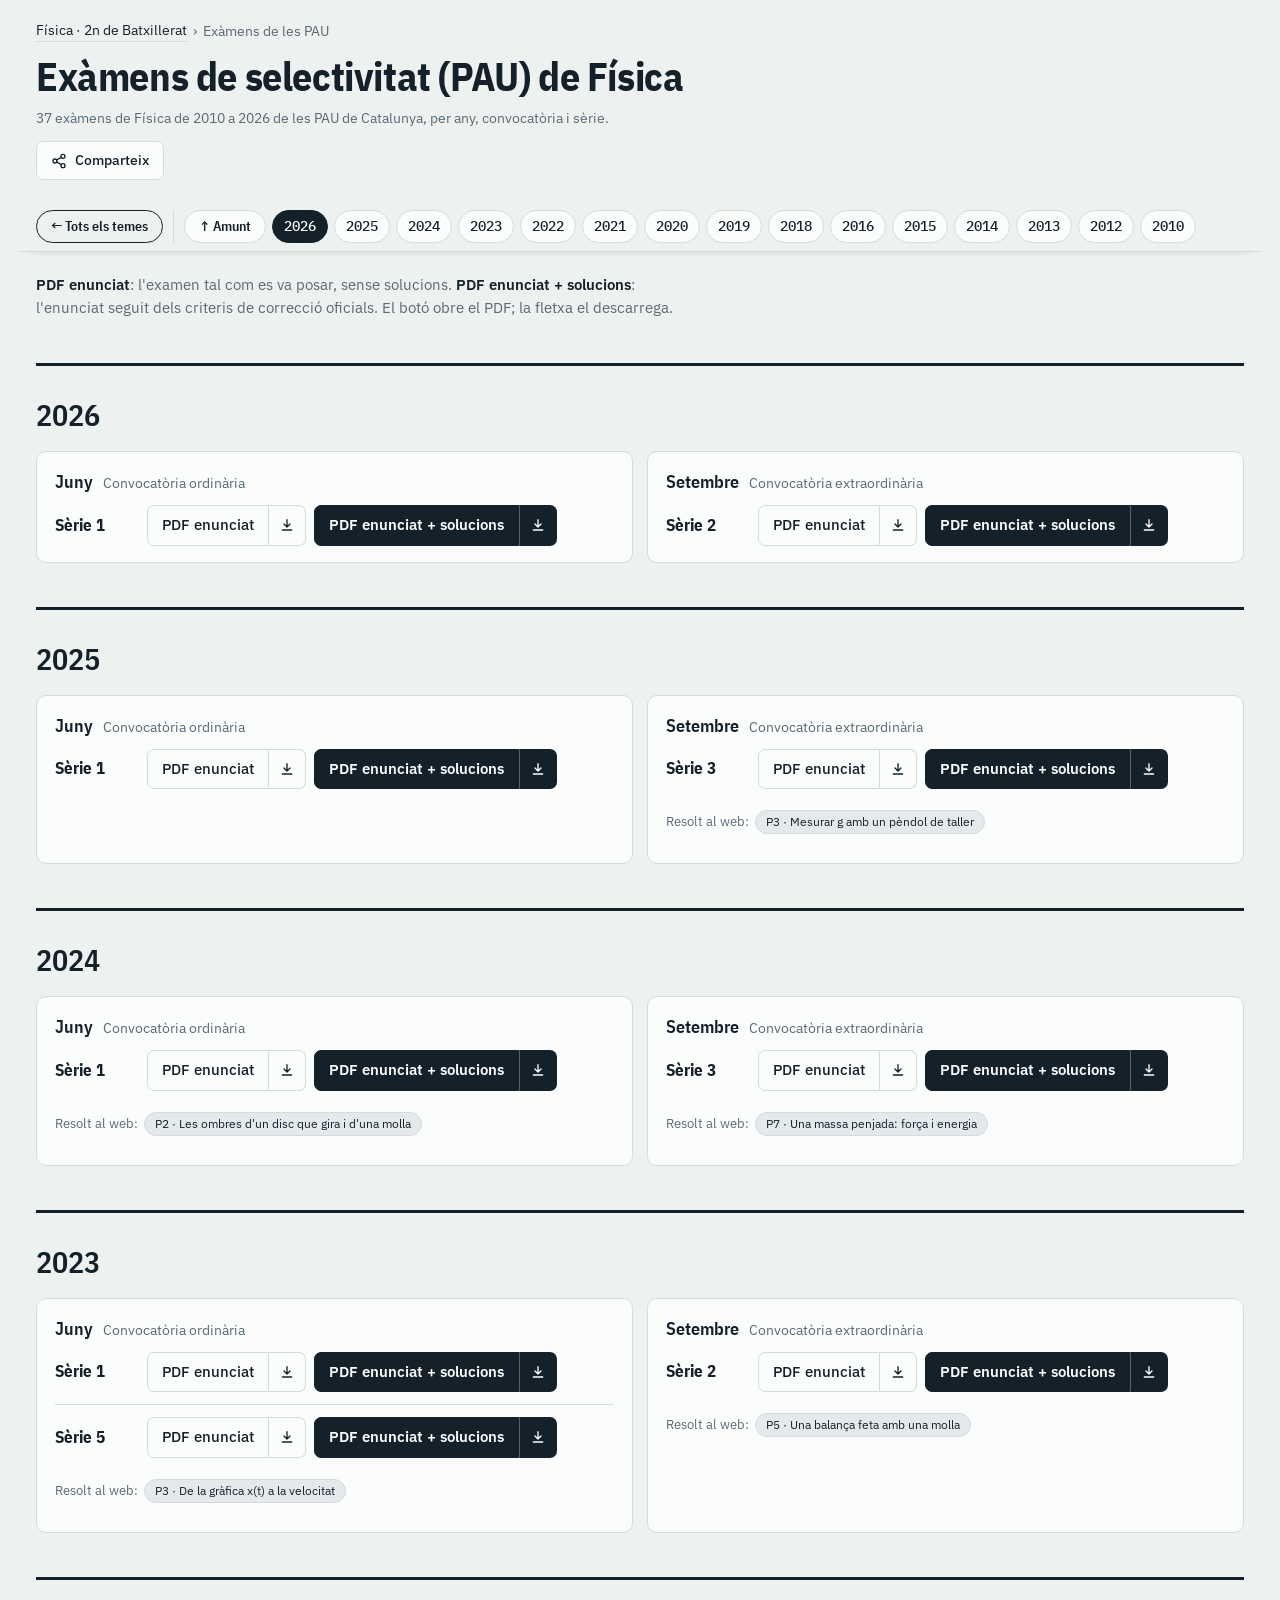
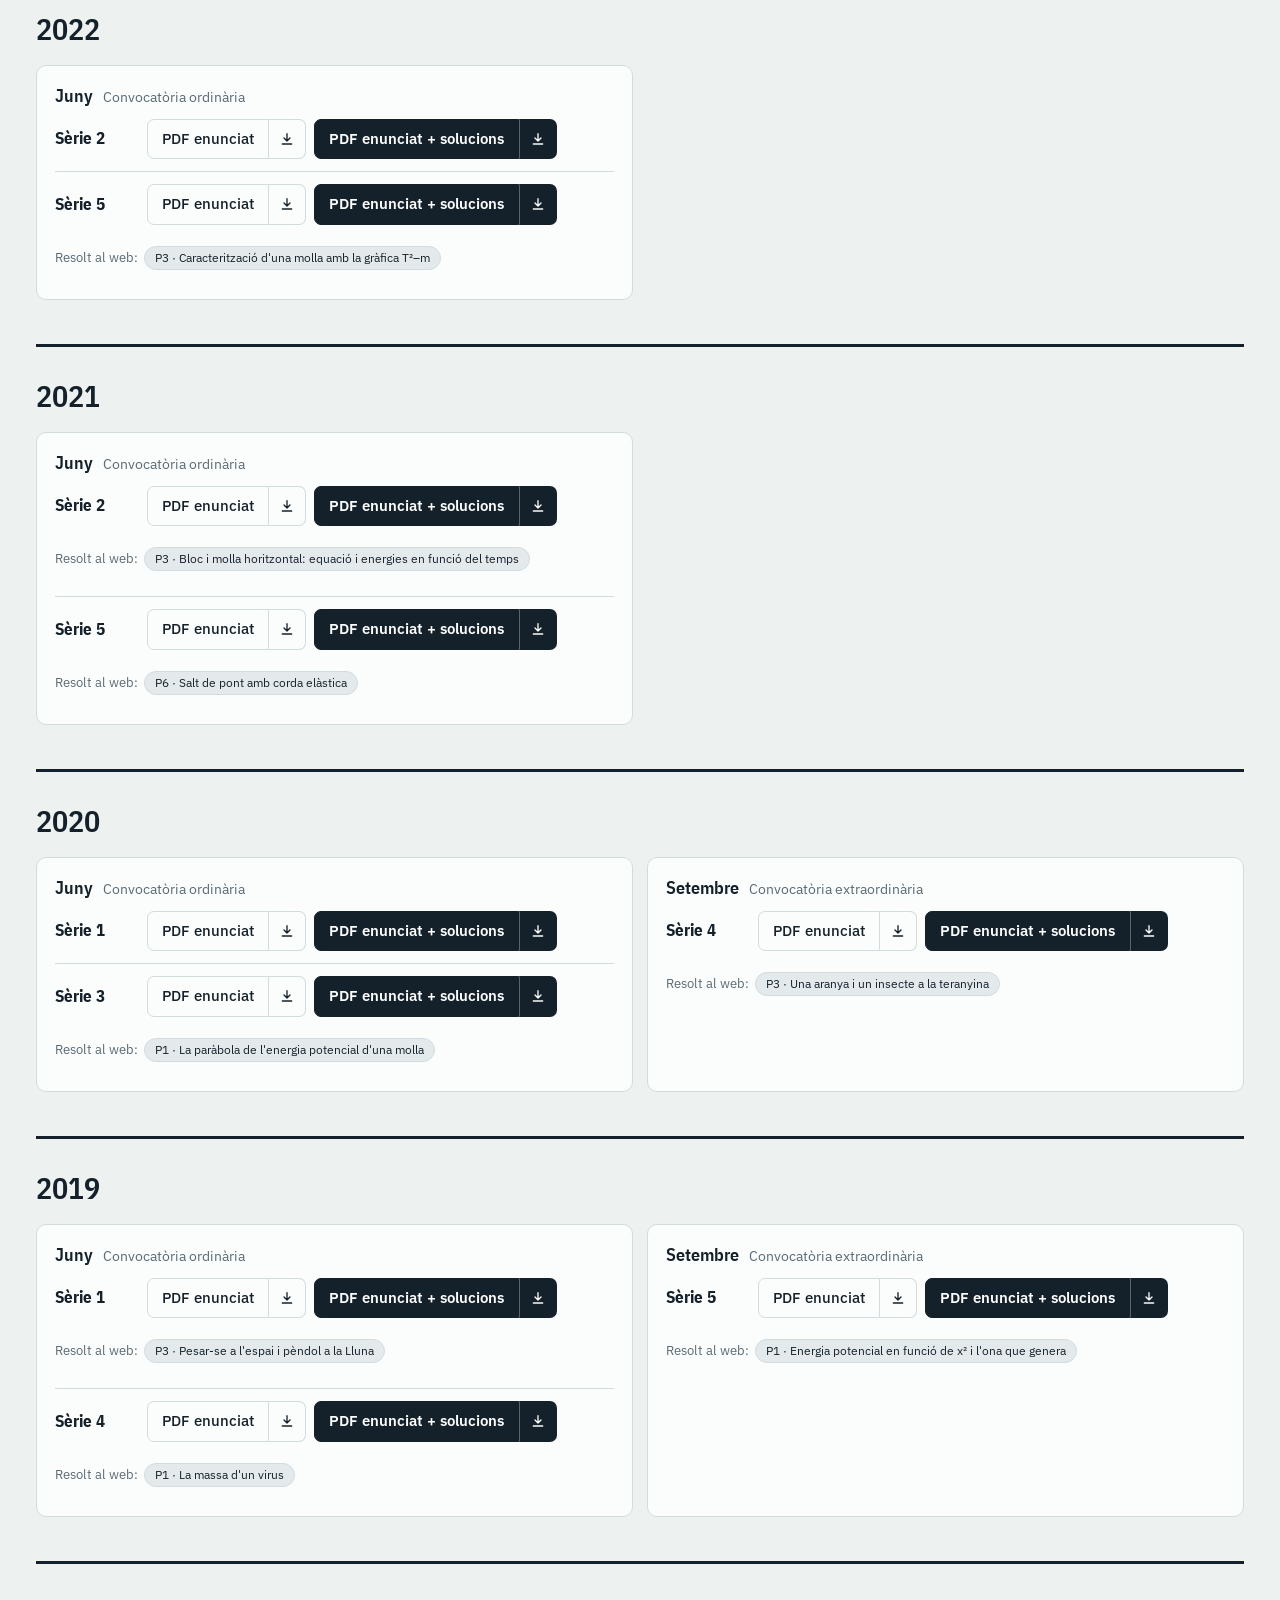
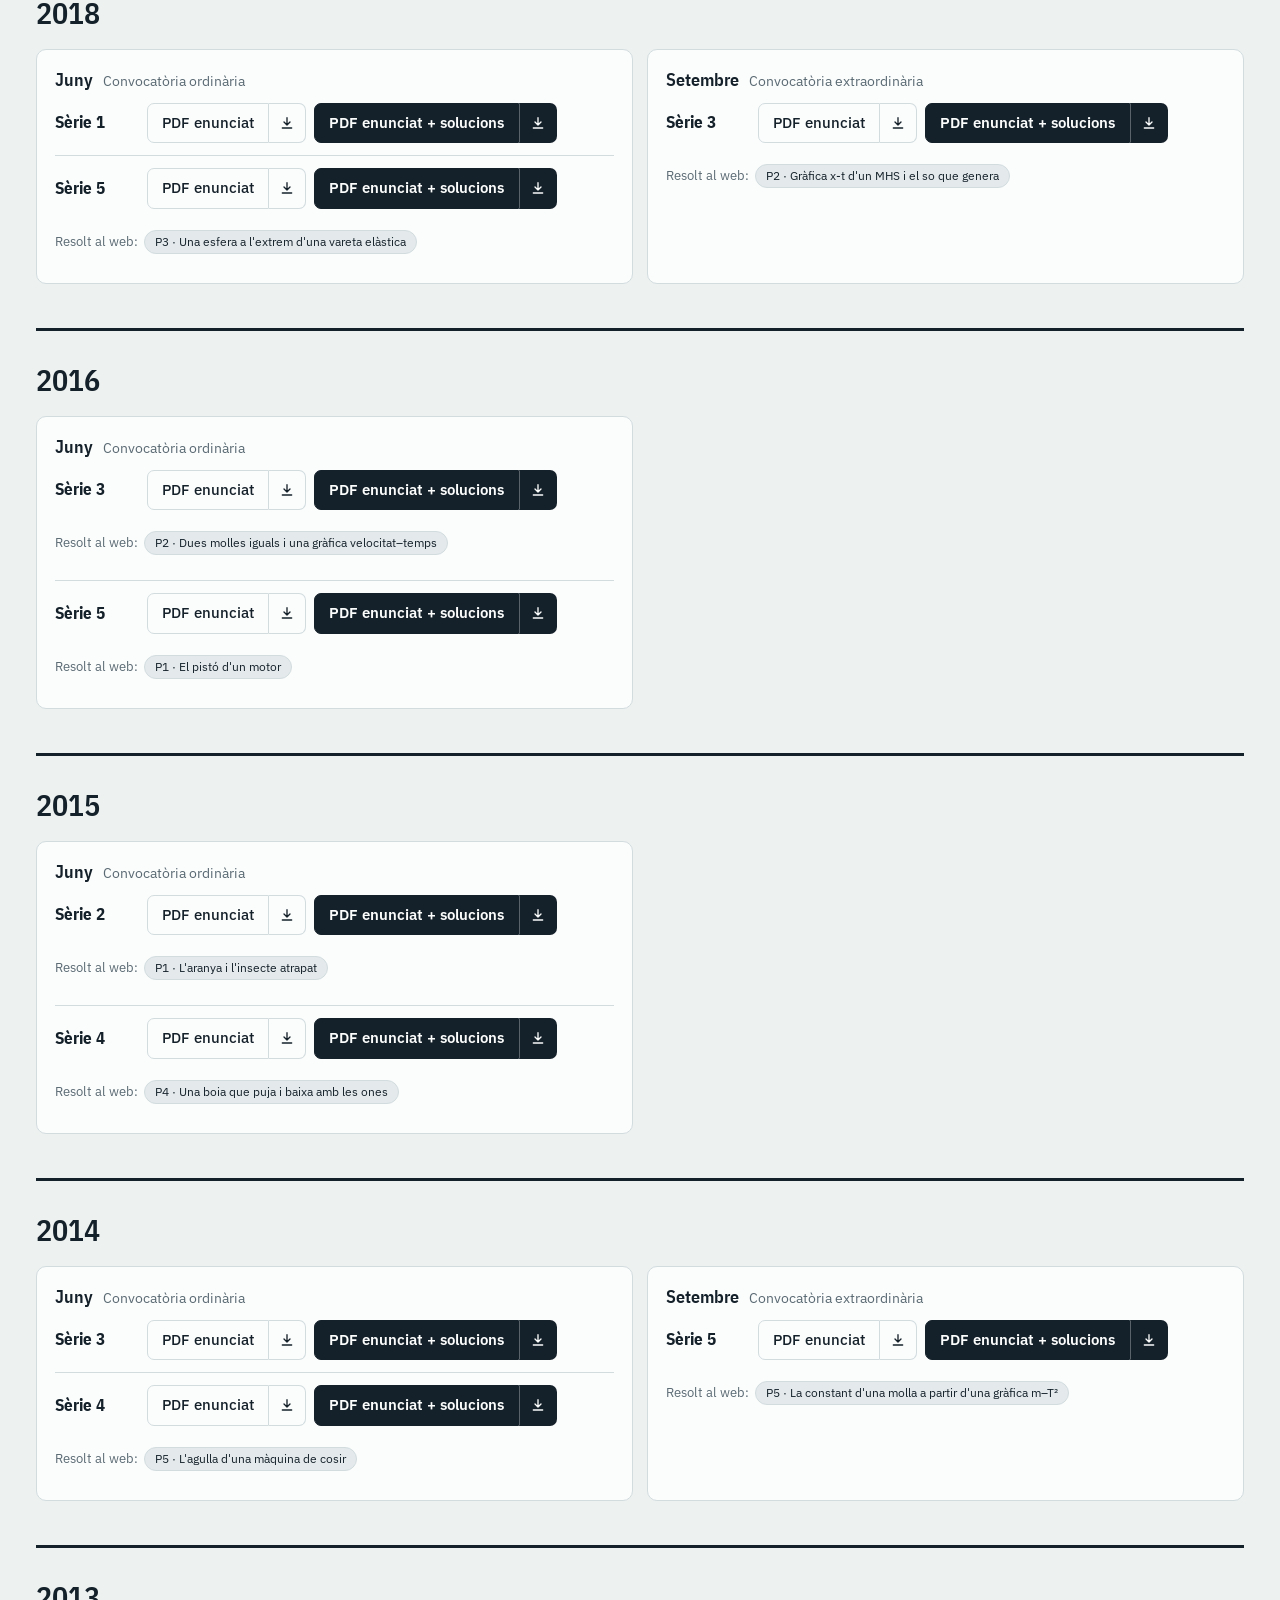
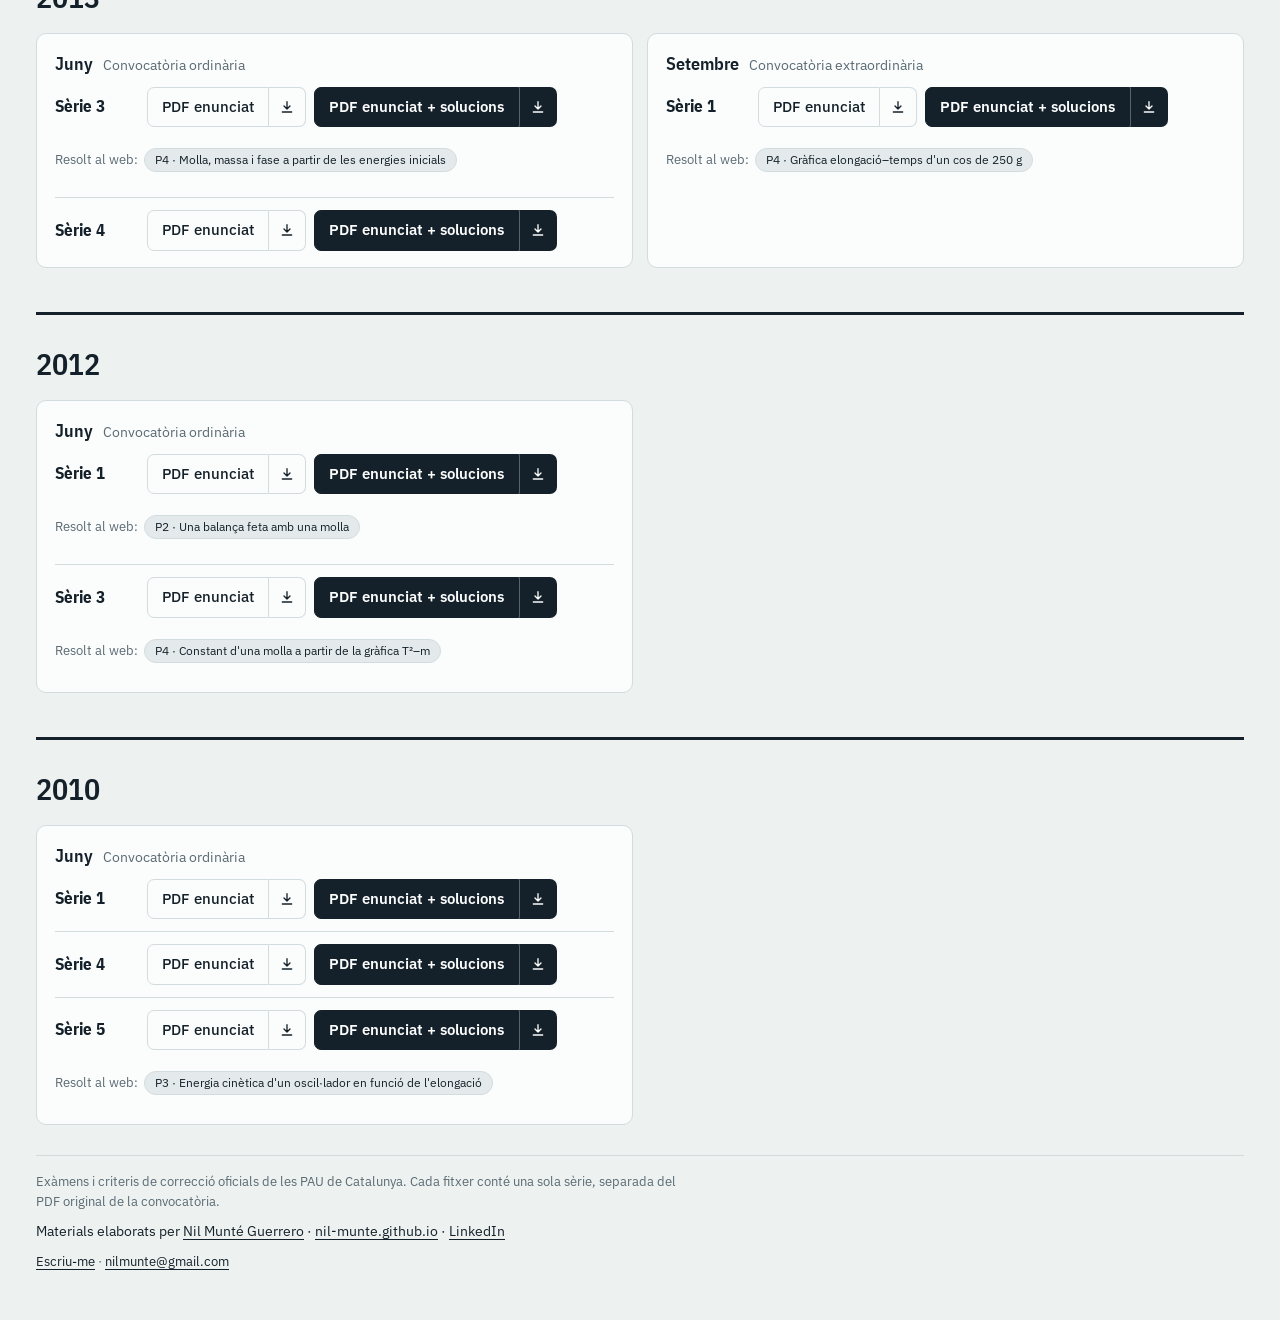
==== commit 729c97dd: "Exàmens per sèries a pau/pdf, SEO i compartir - pau/pdf/: els exàmens oficials separats per sèries (" ====
--- a/pau/index.html
+++ b/pau/index.html
@@ -44,6 +44,20 @@
 body{margin:0;background:var(--bg);color:var(--ink);font-family:var(--f-body);font-size:15px;line-height:1.5}
 .wrap{max-width:1240px;margin:0 auto;padding-inline:16px;padding-block:20px 48px;display:flex;flex-direction:column;gap:22px}
 main{display:contents}
+.share{position:relative;display:inline-block;margin-top:12px}
+.printbtns .share{margin-top:0}
+.sharebtn{font:inherit;font-weight:500;font-size:14px;cursor:pointer;border-radius:7px;border:1px solid var(--line);background:var(--surface);color:var(--ink);padding:8px 14px;min-height:38px;display:inline-flex;align-items:center;gap:8px}
+.sharebtn:hover{border-color:var(--muted)}
+.sharebtn svg{width:16px;height:16px;flex:none}
+.sharebtn:focus-visible,.sharemenu a:focus-visible,.sharemenu button:focus-visible{outline:2px solid var(--ink);outline-offset:2px}
+.sharemenu{position:absolute;z-index:40;top:calc(100% + 6px);right:0;min-width:210px;background:var(--surface);border:1px solid var(--line);border-radius:10px;padding:6px;box-shadow:0 10px 28px -10px rgba(0,0,0,.35);display:flex;flex-direction:column}
+.sharemenu[hidden]{display:none}
+.sharemenu a,.sharemenu button{font:inherit;font-size:14px;font-weight:400;text-align:left;background:none;border:0;border-radius:6px;padding:8px 10px;min-height:36px;color:var(--ink);text-decoration:none;cursor:pointer;display:block;width:100%}
+.sharemenu a:hover,.sharemenu button:hover{background:var(--chip)}
+.sharemenu .sep{height:1px;background:var(--line);margin:4px 2px}
+.contacte{color:var(--muted)}
+.contacte a{color:var(--ink);text-underline-offset:3px}
+@media print{.share{display:none!important}}
 header{display:flex;flex-wrap:wrap;align-items:flex-end;justify-content:space-between;gap:10px 20px}
 h1{font-family:var(--f-display);font-weight:700;font-size:clamp(28px,3.8vw,40px);letter-spacing:-.01em;margin:0;text-wrap:balance}
 .sub{color:var(--muted);margin:2px 0 0;font-size:14px}
@@ -100,7 +114,7 @@
 footer .autor a{color:var(--ink);text-underline-offset:3px}
 @media print{.topbar,.crumbs{display:none!important}}
 </style>
-<script type="application/ld+json">{"@context": "https://schema.org", "@type": "CollectionPage", "name": "Exàmens de selectivitat (PAU) de Física", "url": "https://nil-munte.github.io/fisica-2n-bat/pau/", "inLanguage": "ca", "author": {"@type": "Person", "name": "Nil Munté Guerrero", "url": "https://nil-munte.github.io"}}</script>
+<script type="application/ld+json">{"@context": "https://schema.org", "@type": "CollectionPage", "name": "Exàmens de selectivitat (PAU) de Física", "url": "https://nil-munte.github.io/fisica-2n-bat/pau/", "inLanguage": "ca", "author": {"@type": "Person", "name": "Nil Munté Guerrero", "url": "https://nil-munte.github.io", "sameAs": ["https://www.linkedin.com/in/nilmunte/"]}}</script>
 <script type="application/ld+json">{"@context": "https://schema.org", "@type": "BreadcrumbList", "itemListElement": [{"@type": "ListItem", "position": 1, "name": "Física · 2n de Batxillerat", "item": "https://nil-munte.github.io/fisica-2n-bat/"}, {"@type": "ListItem", "position": 2, "name": "Exàmens de selectivitat (PAU) de Física", "item": "https://nil-munte.github.io/fisica-2n-bat/pau/"}]}</script>
 </head>
 <body>
@@ -111,6 +125,7 @@
       <nav class="crumbs" aria-label="Ruta"><a href="../index.html">Física · 2n de Batxillerat</a><span aria-hidden="true">›</span><span aria-current="page">Exàmens de les PAU</span></nav>
       <h1>Exàmens de selectivitat (PAU) de Física</h1>
       <p class="sub"><!-- examens:resum -->37 exàmens de Física de 2010 a 2026<!-- /examens:resum --> de les PAU de Catalunya, per any, convocatòria i sèrie.</p>
+      <div data-share hidden></div>
     </div>
   </header>
 
@@ -354,7 +369,8 @@
 
   <footer>
     <p>Exàmens i criteris de correcció oficials de les PAU de Catalunya. Cada fitxer conté una sola sèrie, separada del PDF original de la convocatòria.</p>
-    <p class="autor">Materials elaborats per <a href="https://nil-munte.github.io" target="_blank" rel="noopener">Nil Munté Guerrero</a> · <a href="https://nil-munte.github.io" target="_blank" rel="noopener">nil-munte.github.io</a></p>
+    <p class="autor">Materials elaborats per <a href="https://nil-munte.github.io" target="_blank" rel="noopener">Nil Munté Guerrero</a> · <a href="https://nil-munte.github.io" target="_blank" rel="noopener">nil-munte.github.io</a> · <a href="https://www.linkedin.com/in/nilmunte/" target="_blank" rel="noopener">LinkedIn</a></p>
+    <p class="contacte"><a class="report" href="https://www.linkedin.com/in/nilmunte/" target="_blank" rel="noopener">Escriu-me</a><span hidden> · <span data-mail></span></span></p>
   </footer>
 </div>
 
@@ -406,5 +422,71 @@
   } catch (err) { window.open(a.href, '_blank', 'noopener'); }
 });
 </script>
+<script>
+/* Compartir i contacte. Només enllaços normals: cap script ni galeta de tercers. */
+(function () {
+  var USUARI = 'nilmunte', DOMINI = 'gmail.com';
+  var adreca = function () { return USUARI + '@' + DOMINI; };
+  var canon = function () { var l = document.querySelector('link[rel="canonical"]'); return (l && l.href) || location.href.split('#')[0]; };
+
+  /* adreça de correu visible (muntada aquí perquè no surti tal qual al codi font) */
+  document.querySelectorAll('[data-mail]').forEach(function (e) {
+    var a = document.createElement('a'); a.href = 'mailto:' + adreca(); a.textContent = adreca(); e.appendChild(a);
+    if (e.parentNode && e.parentNode.hidden) e.parentNode.hidden = false;
+  });
+
+  /* «Error o dubte»: obre el correu amb l'assumpte i la pàgina (o el problema) ja posats */
+  document.addEventListener('click', function (ev) {
+    var a = ev.target.closest && ev.target.closest('a.report');
+    if (!a) return;
+    ev.preventDefault();
+    var ref = a.getAttribute('data-ref');
+    var url = canon() + (ref ? '#' + ref : '');
+    var assumpte = 'Física 2n BAT · ' + (ref ? 'problema ' + ref.replace(/^pau-/, 'PAU ') : document.title);
+    var cos = 'Pàgina: ' + url + '\n\nEscriu aquí l\'error, el suggeriment o el dubte:\n\n';
+    location.href = 'mailto:' + adreca() + '?subject=' + encodeURIComponent(assumpte) + '&body=' + encodeURIComponent(cos);
+  });
+
+  /* botó «Comparteix» */
+  var ICONA = '<svg viewBox="0 0 24 24" fill="none" stroke="currentColor" stroke-width="2" stroke-linecap="round" stroke-linejoin="round" aria-hidden="true"><circle cx="18" cy="5" r="3"/><circle cx="6" cy="12" r="3"/><circle cx="18" cy="19" r="3"/><path d="M8.6 13.5l6.8 4M15.4 6.5l-6.8 4"/></svg>';
+  document.querySelectorAll('[data-share]').forEach(function (el) {
+    el.hidden = false; el.classList.add('share');
+    el.innerHTML = '<button type="button" class="sharebtn" aria-expanded="false">' + ICONA + 'Comparteix</button><div class="sharemenu" role="group" aria-label="Comparteix a" hidden></div>';
+    var btn = el.querySelector('.sharebtn'), menu = el.querySelector('.sharemenu');
+    function tanca(tornaFoco) { menu.hidden = true; btn.setAttribute('aria-expanded', 'false'); if (tornaFoco) btn.focus(); }
+    function obre() {
+      var u = canon(), t = document.title, e = encodeURIComponent;
+      var xarxes = [
+        ['WhatsApp', 'https://wa.me/?text=' + e(t + ' ' + u)],
+        ['Telegram', 'https://t.me/share/url?url=' + e(u) + '&text=' + e(t)],
+        ['X', 'https://twitter.com/intent/tweet?url=' + e(u) + '&text=' + e(t)],
+        ['Bluesky', 'https://bsky.app/intent/compose?text=' + e(t + ' ' + u)],
+        ['LinkedIn', 'https://www.linkedin.com/sharing/share-offsite/?url=' + e(u)]
+      ];
+      menu.innerHTML = xarxes.map(function (x) { return '<a href="' + x[1] + '" target="_blank" rel="noopener noreferrer">' + x[0] + '</a>'; }).join('') +
+        '<div class="sep"></div><button type="button" data-copia>Copia l\'enllaç</button>';
+      menu.hidden = false; btn.setAttribute('aria-expanded', 'true');
+      var rb = btn.getBoundingClientRect();
+      if (rb.left + menu.offsetWidth <= window.innerWidth - 8) { menu.style.left = '0'; menu.style.right = 'auto'; }
+      else { menu.style.left = 'auto'; menu.style.right = '0'; }
+      menu.querySelector('[data-copia]').addEventListener('click', function (ev) {
+        var b = ev.currentTarget;
+        if (!navigator.clipboard) return;
+        navigator.clipboard.writeText(u).then(function () { b.textContent = 'Enllaç copiat ✓'; setTimeout(function () { tanca(true); }, 900); }, function () {});
+      });
+    }
+    btn.addEventListener('click', function () {
+      /* al mòbil, el menú de compartir del sistema (hi surten Instagram, WhatsApp, Telegram…) */
+      if (navigator.share && window.matchMedia && matchMedia('(pointer: coarse)').matches) {
+        navigator.share({ title: document.title, url: canon() }).catch(function () {});
+        return;
+      }
+      if (menu.hidden) obre(); else tanca(false);
+    });
+    document.addEventListener('click', function (ev) { if (!menu.hidden && !el.contains(ev.target)) tanca(false); });
+    document.addEventListener('keydown', function (ev) { if (ev.key === 'Escape' && !menu.hidden) tanca(true); });
+  });
+})();
+</script>
 </body>
 </html>
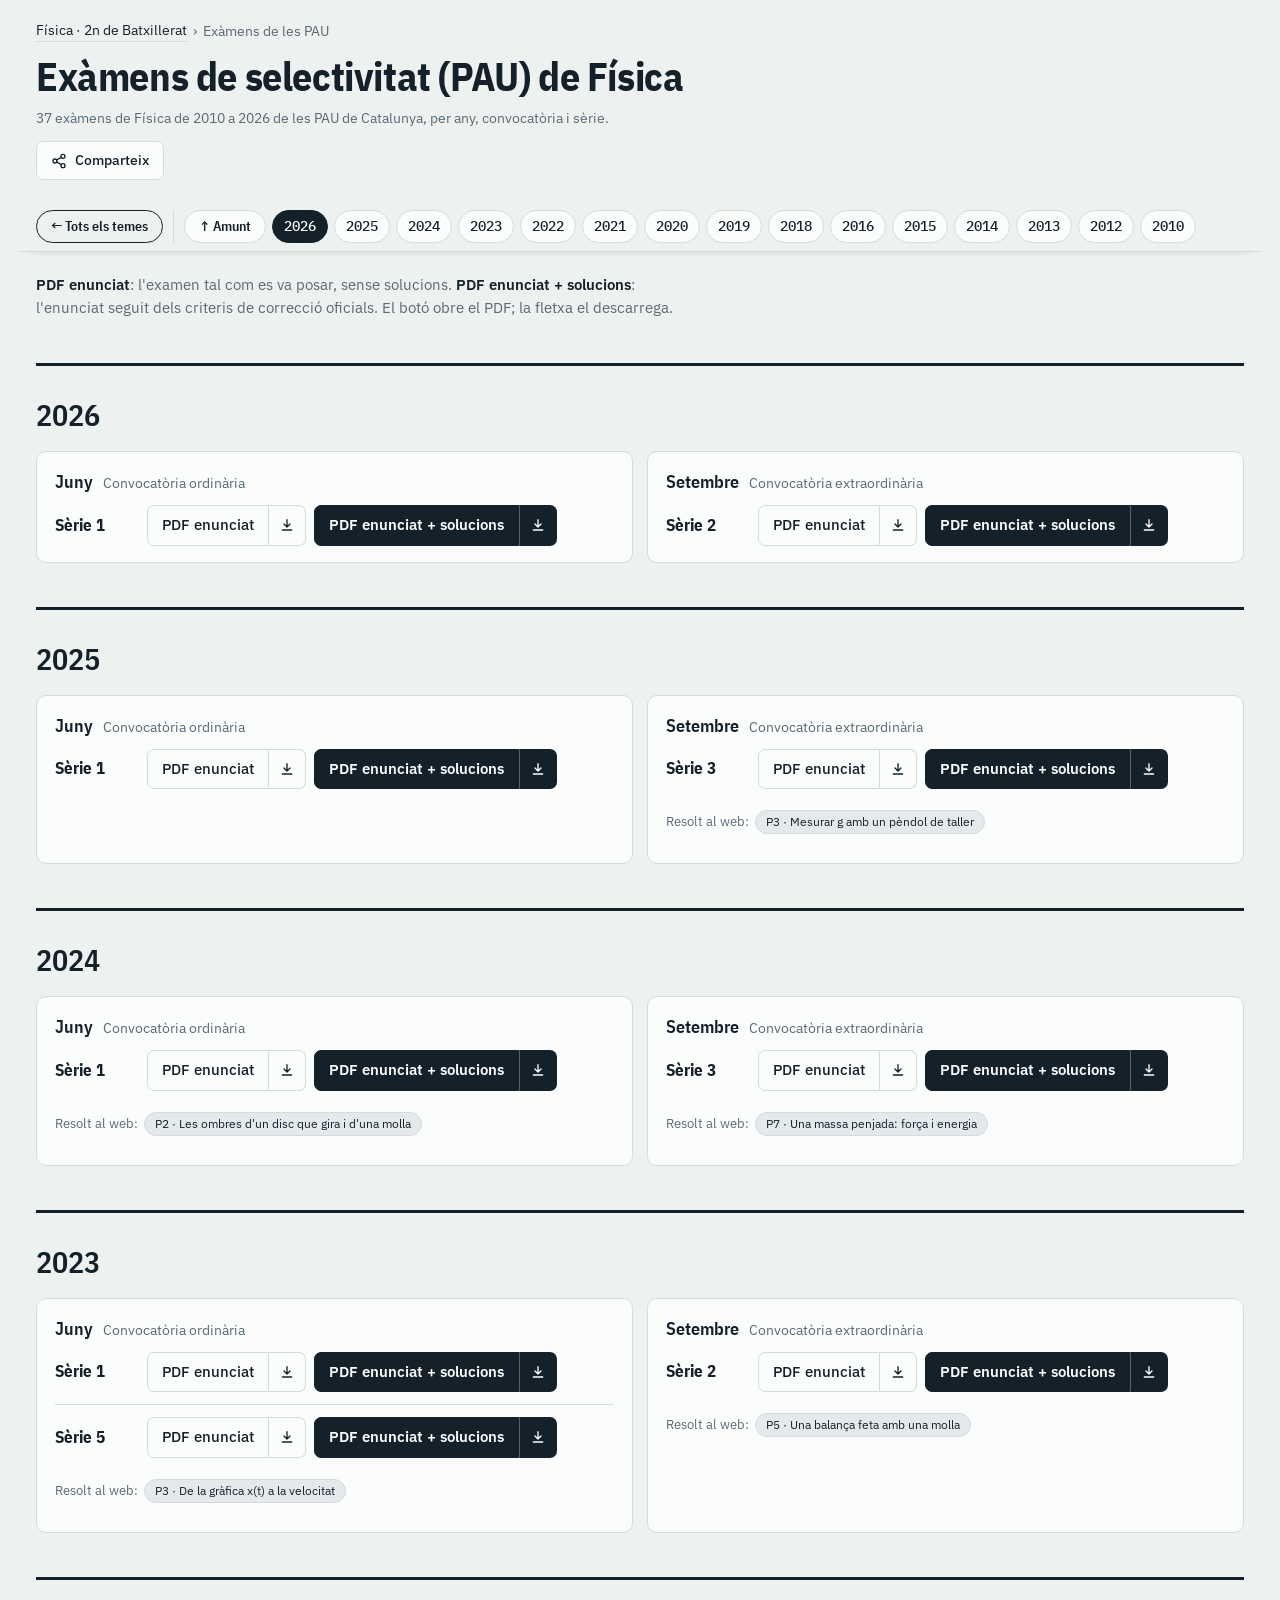
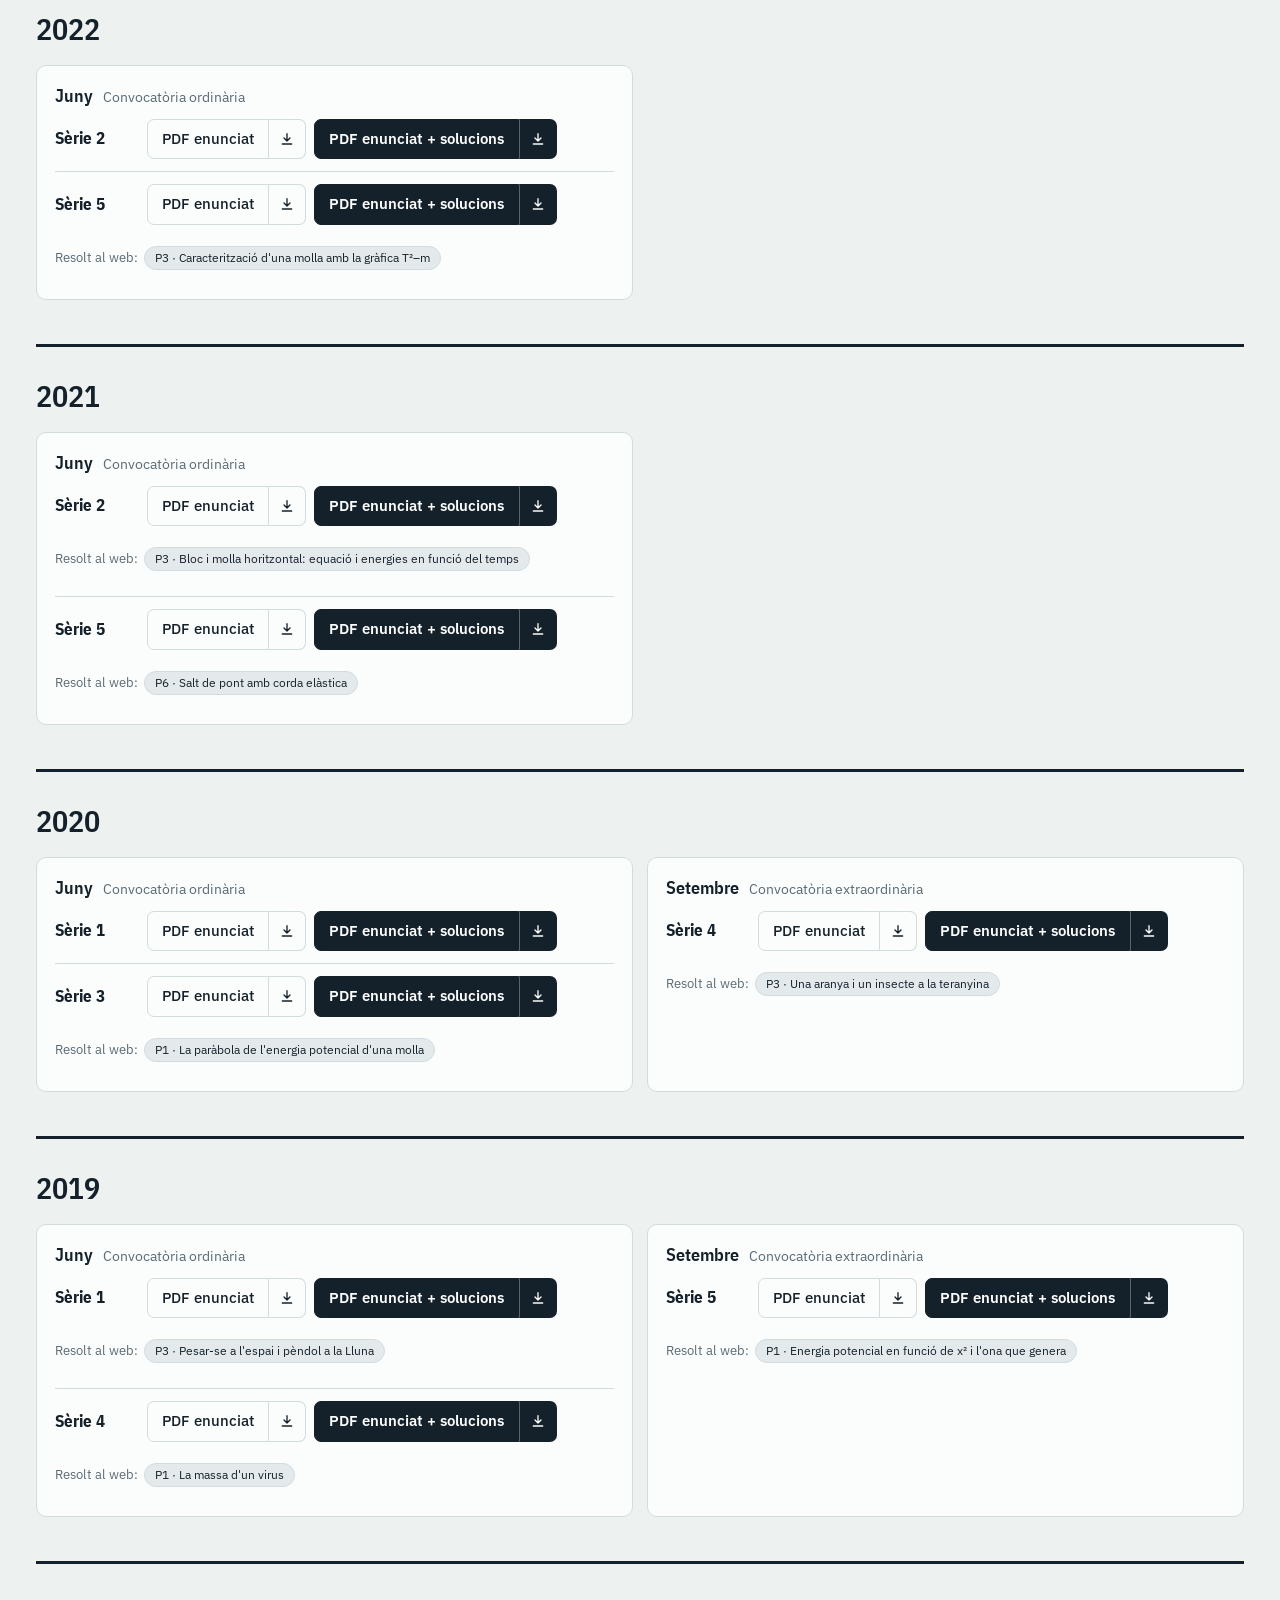
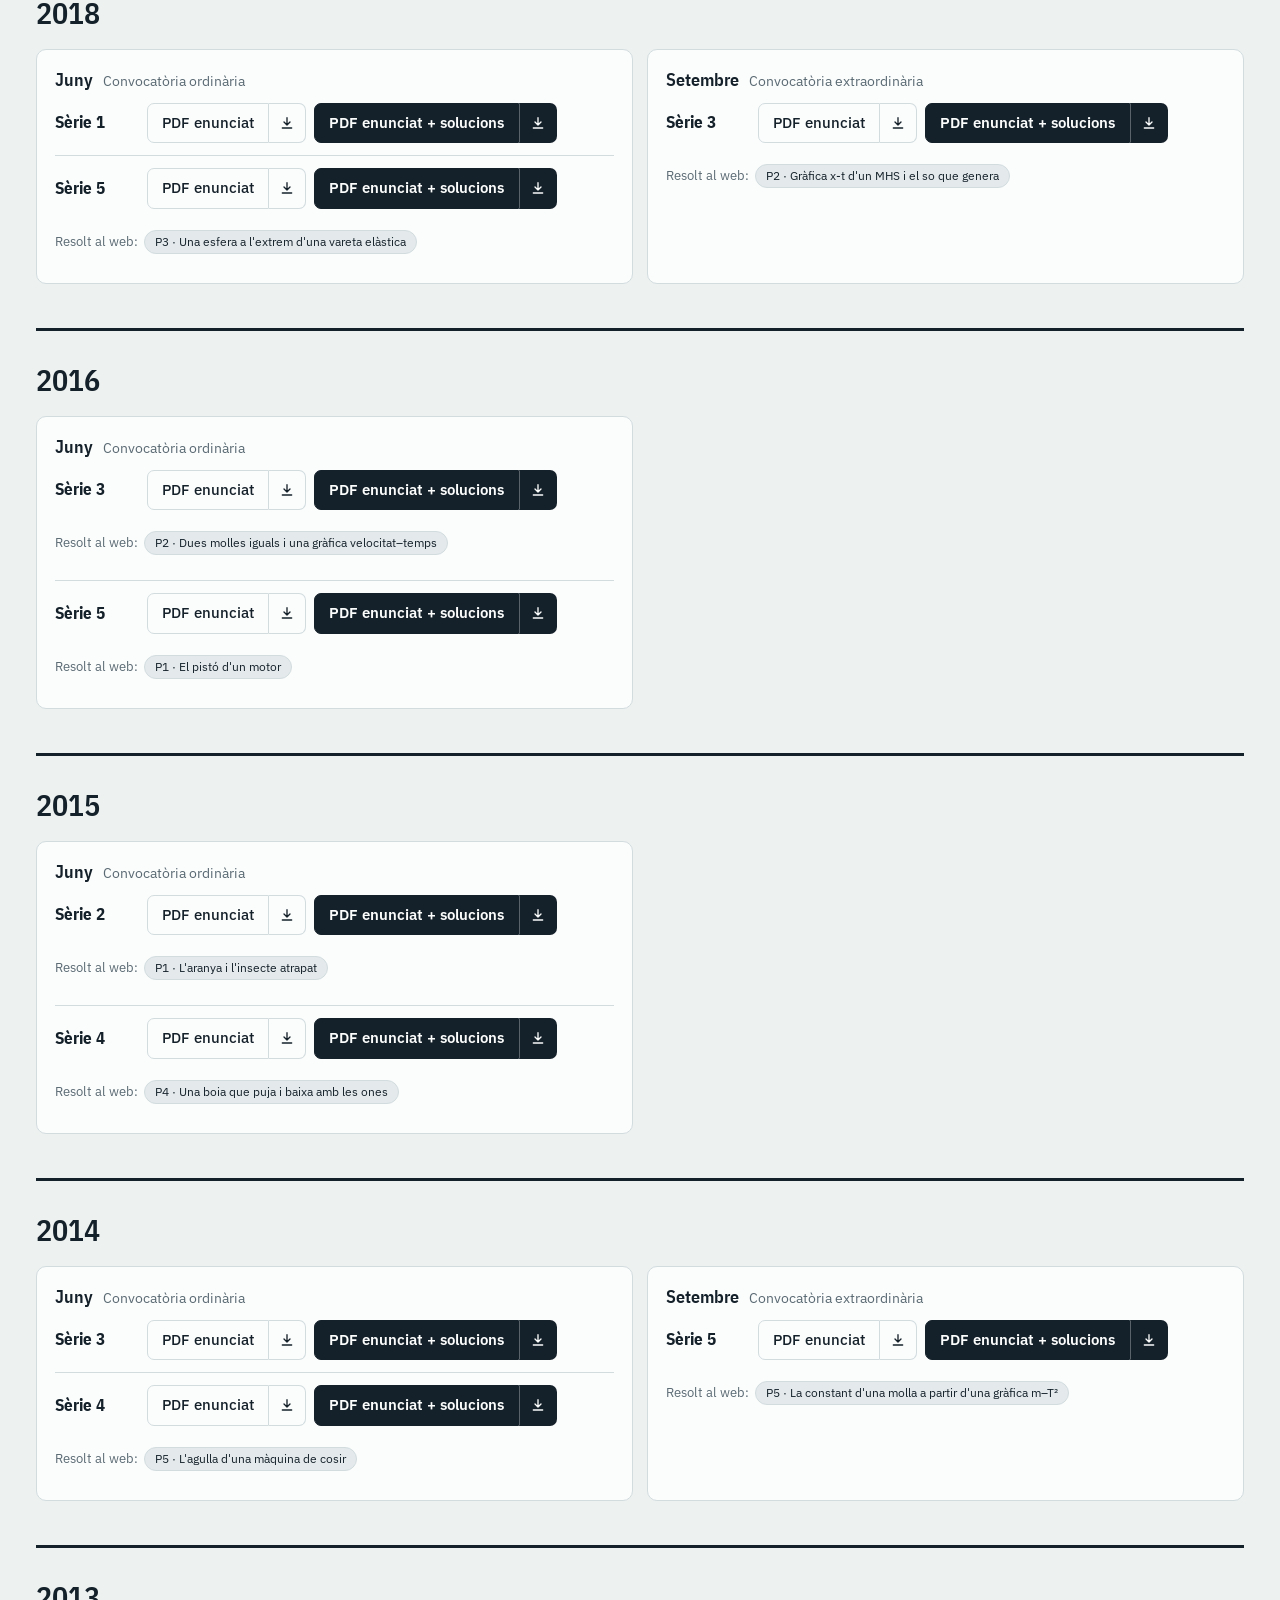
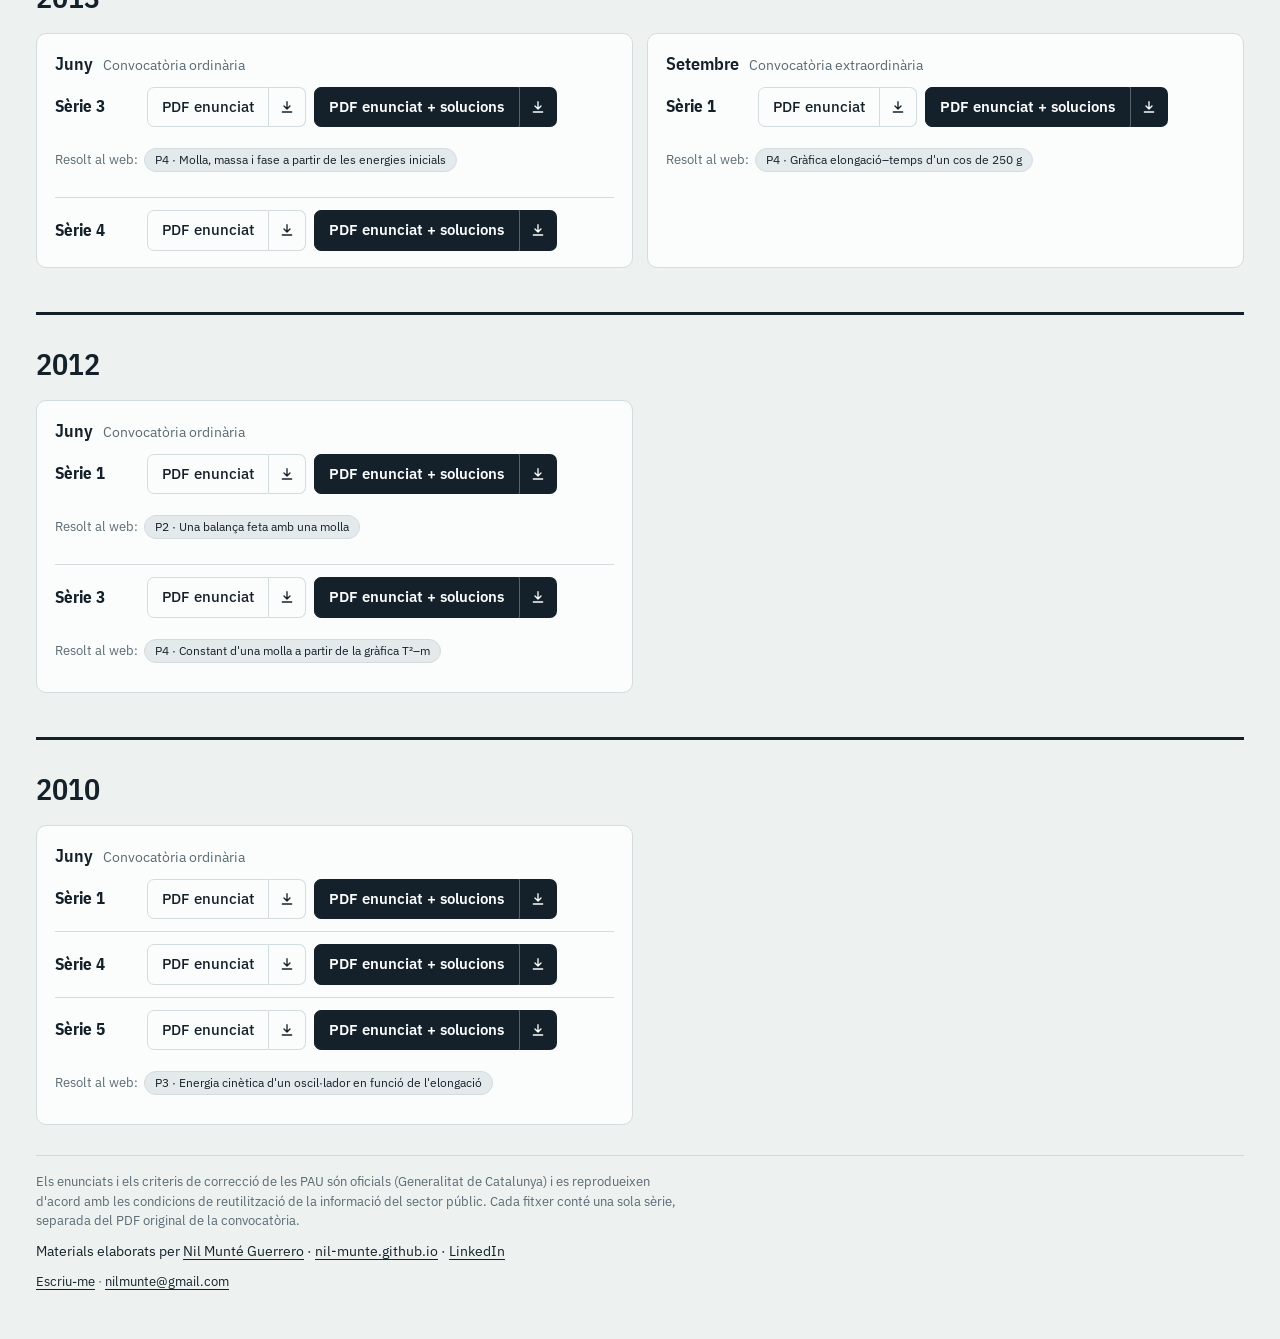
==== commit 484b3594: "PDF: obrir en pestanya nova i fletxa de descàrrega, peu amb autor i peus unificats - Botons PDF de l" ====
--- a/pau/index.html
+++ b/pau/index.html
@@ -368,7 +368,7 @@
   </main>
 
   <footer>
-    <p>Exàmens i criteris de correcció oficials de les PAU de Catalunya. Cada fitxer conté una sola sèrie, separada del PDF original de la convocatòria.</p>
+    <p>Els enunciats i els criteris de correcció de les PAU són oficials (Generalitat de Catalunya) i es reprodueixen d'acord amb les condicions de reutilització de la informació del sector públic. Cada fitxer conté una sola sèrie, separada del PDF original de la convocatòria.</p>
     <p class="autor">Materials elaborats per <a href="https://nil-munte.github.io" target="_blank" rel="noopener">Nil Munté Guerrero</a> · <a href="https://nil-munte.github.io" target="_blank" rel="noopener">nil-munte.github.io</a> · <a href="https://www.linkedin.com/in/nilmunte/" target="_blank" rel="noopener">LinkedIn</a></p>
     <p class="contacte"><a class="report" href="https://www.linkedin.com/in/nilmunte/" target="_blank" rel="noopener">Escriu-me</a><span hidden> · <span data-mail></span></span></p>
   </footer>
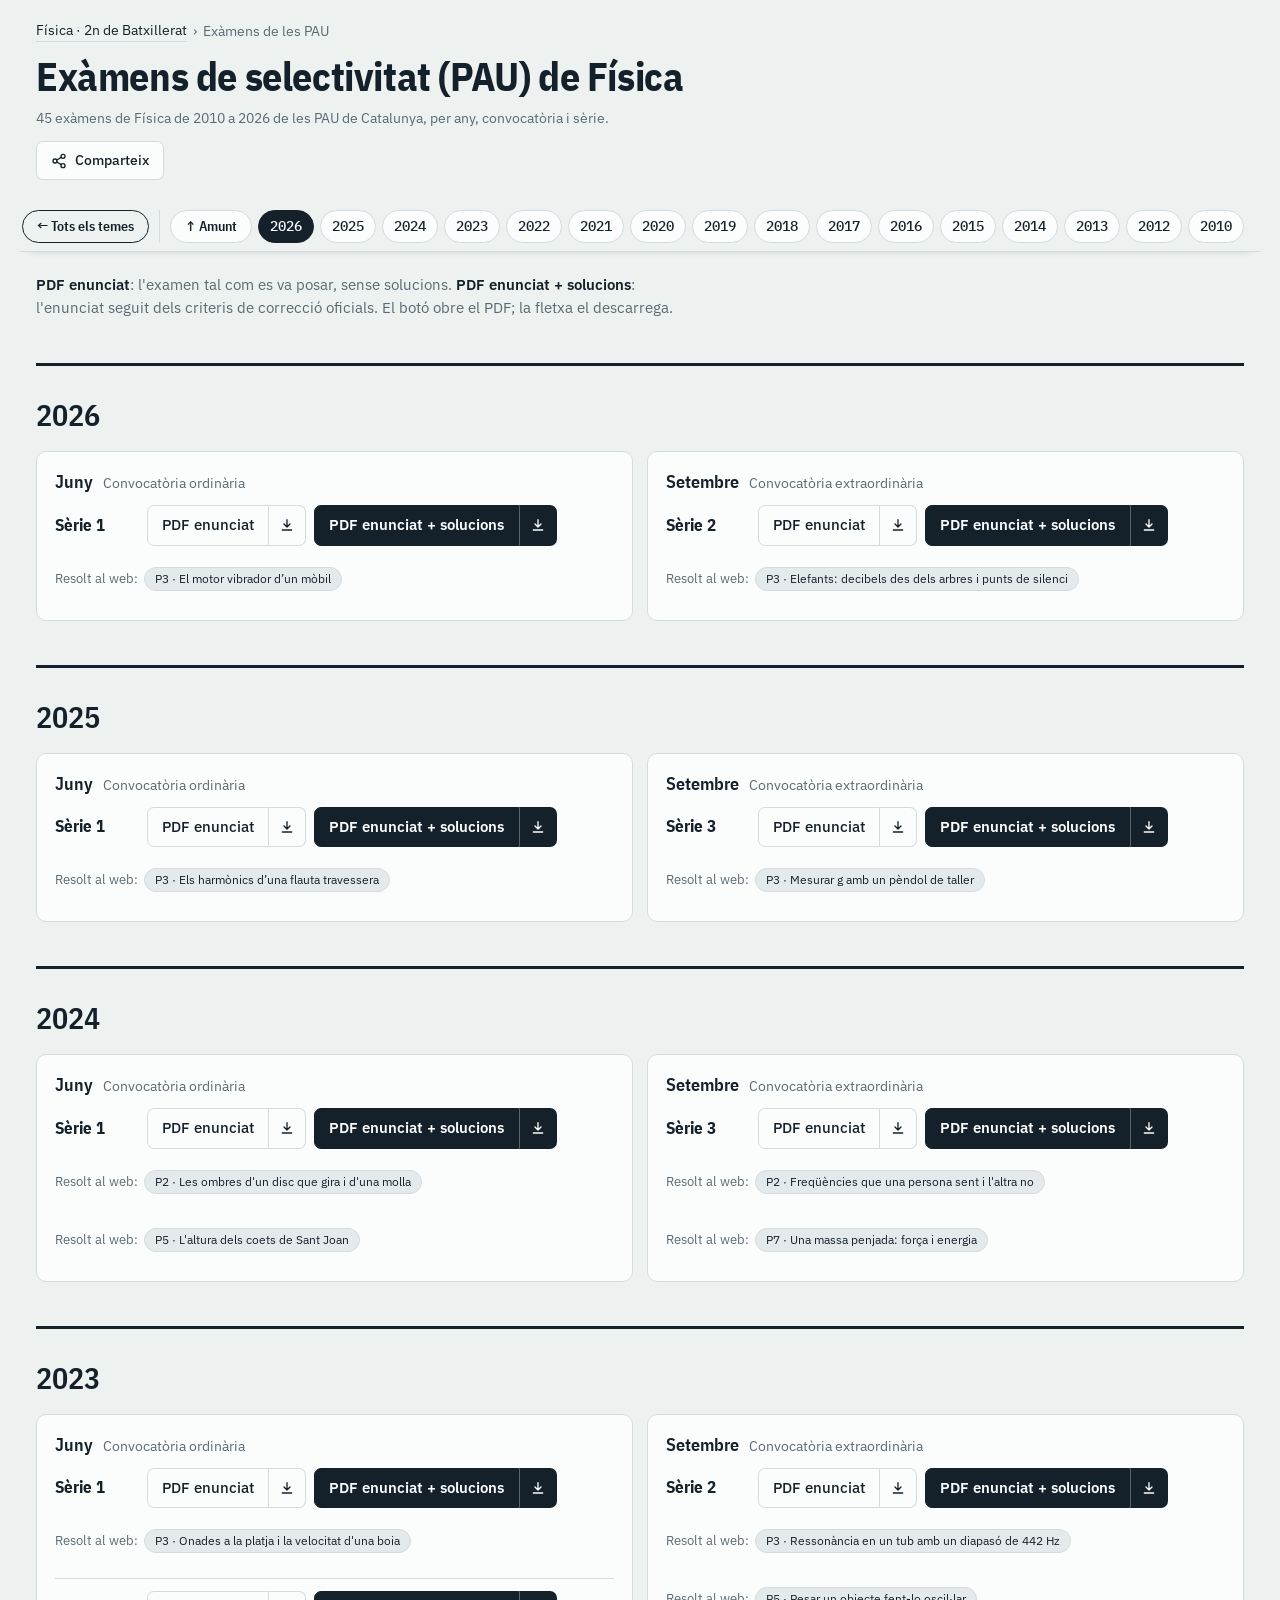
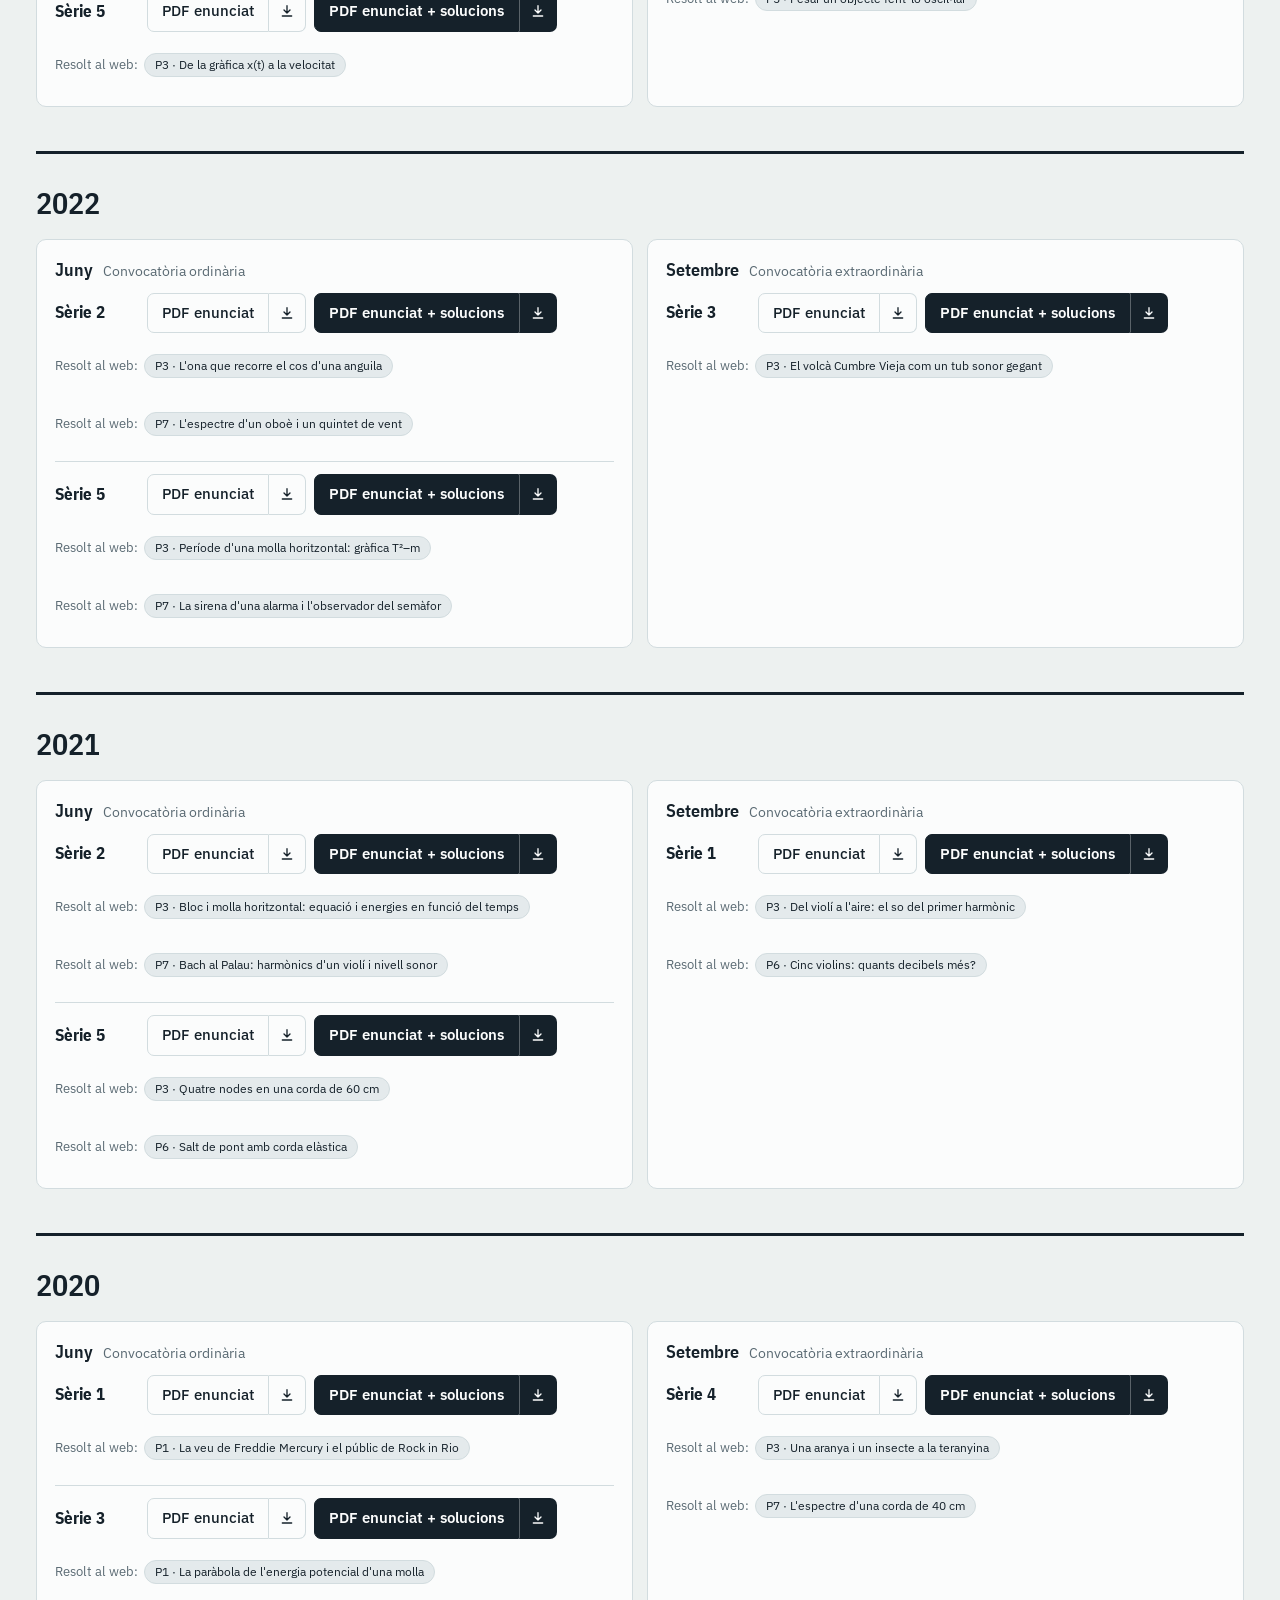
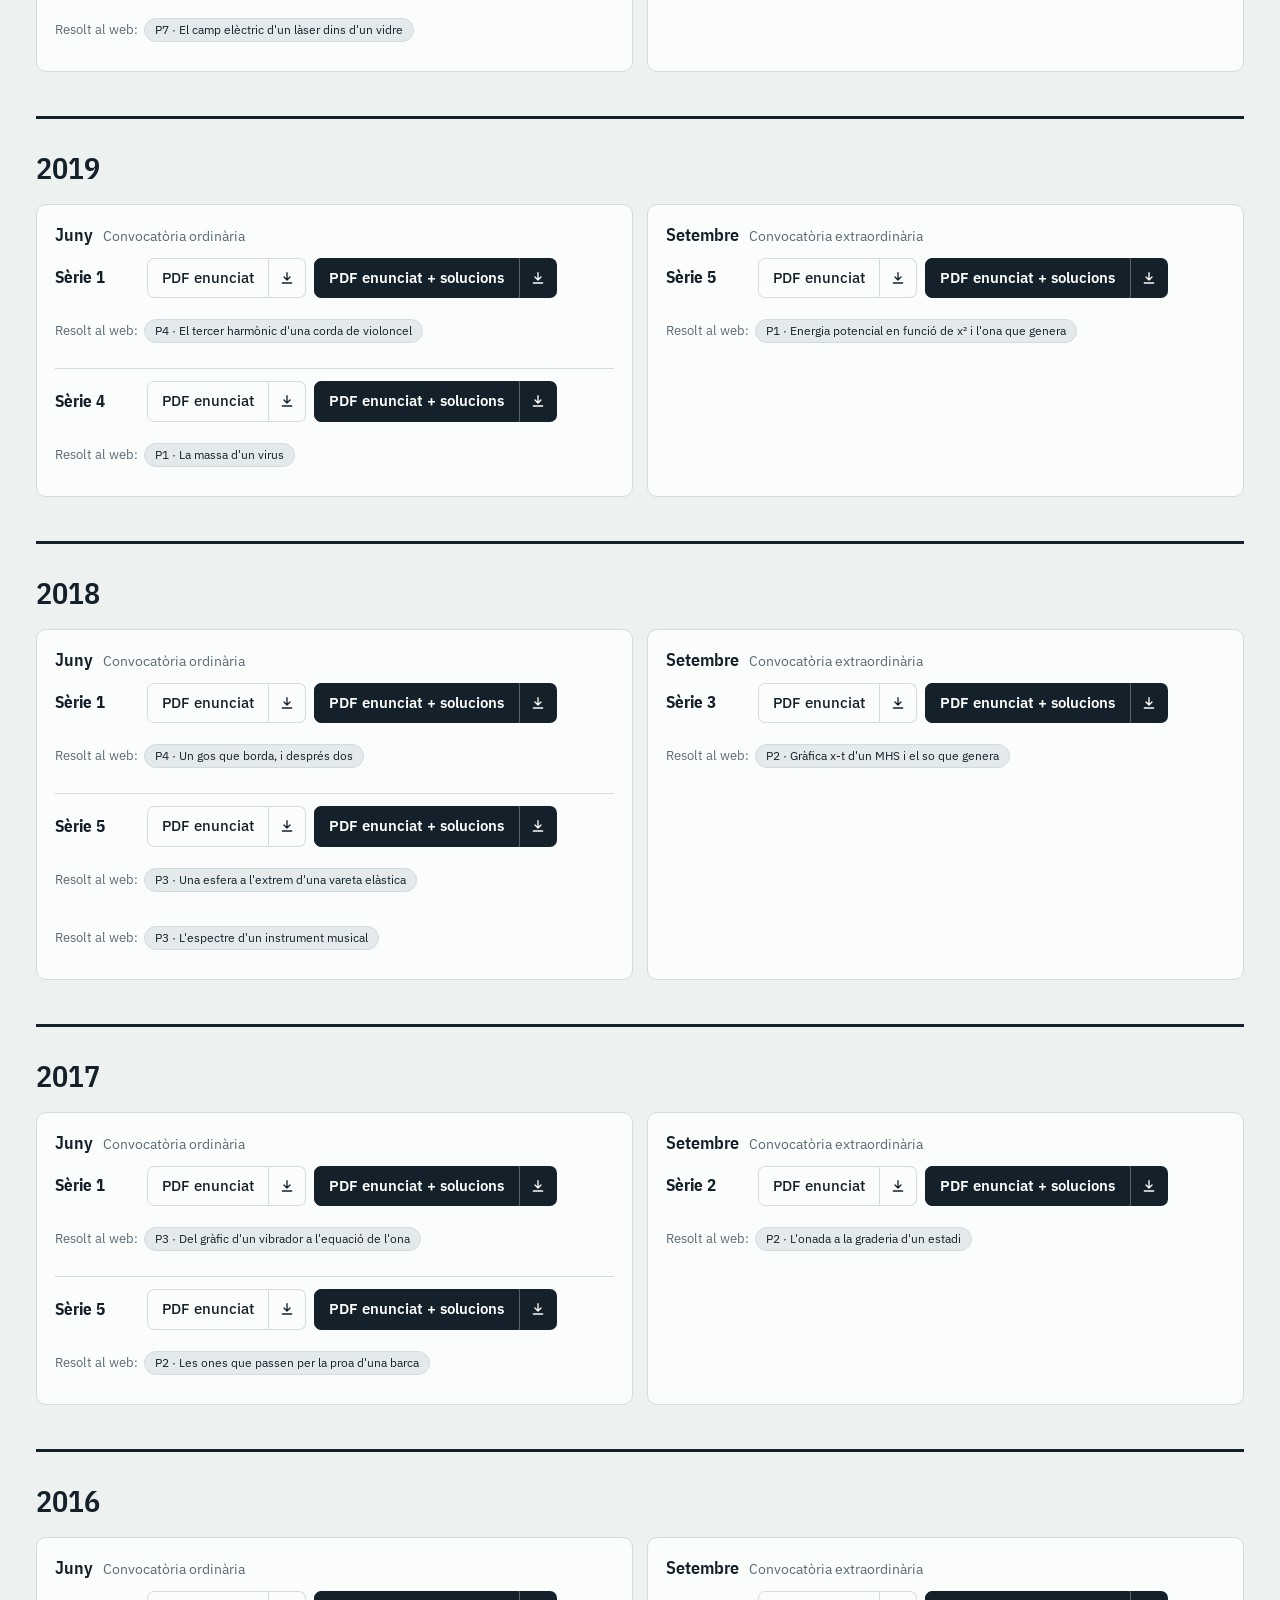
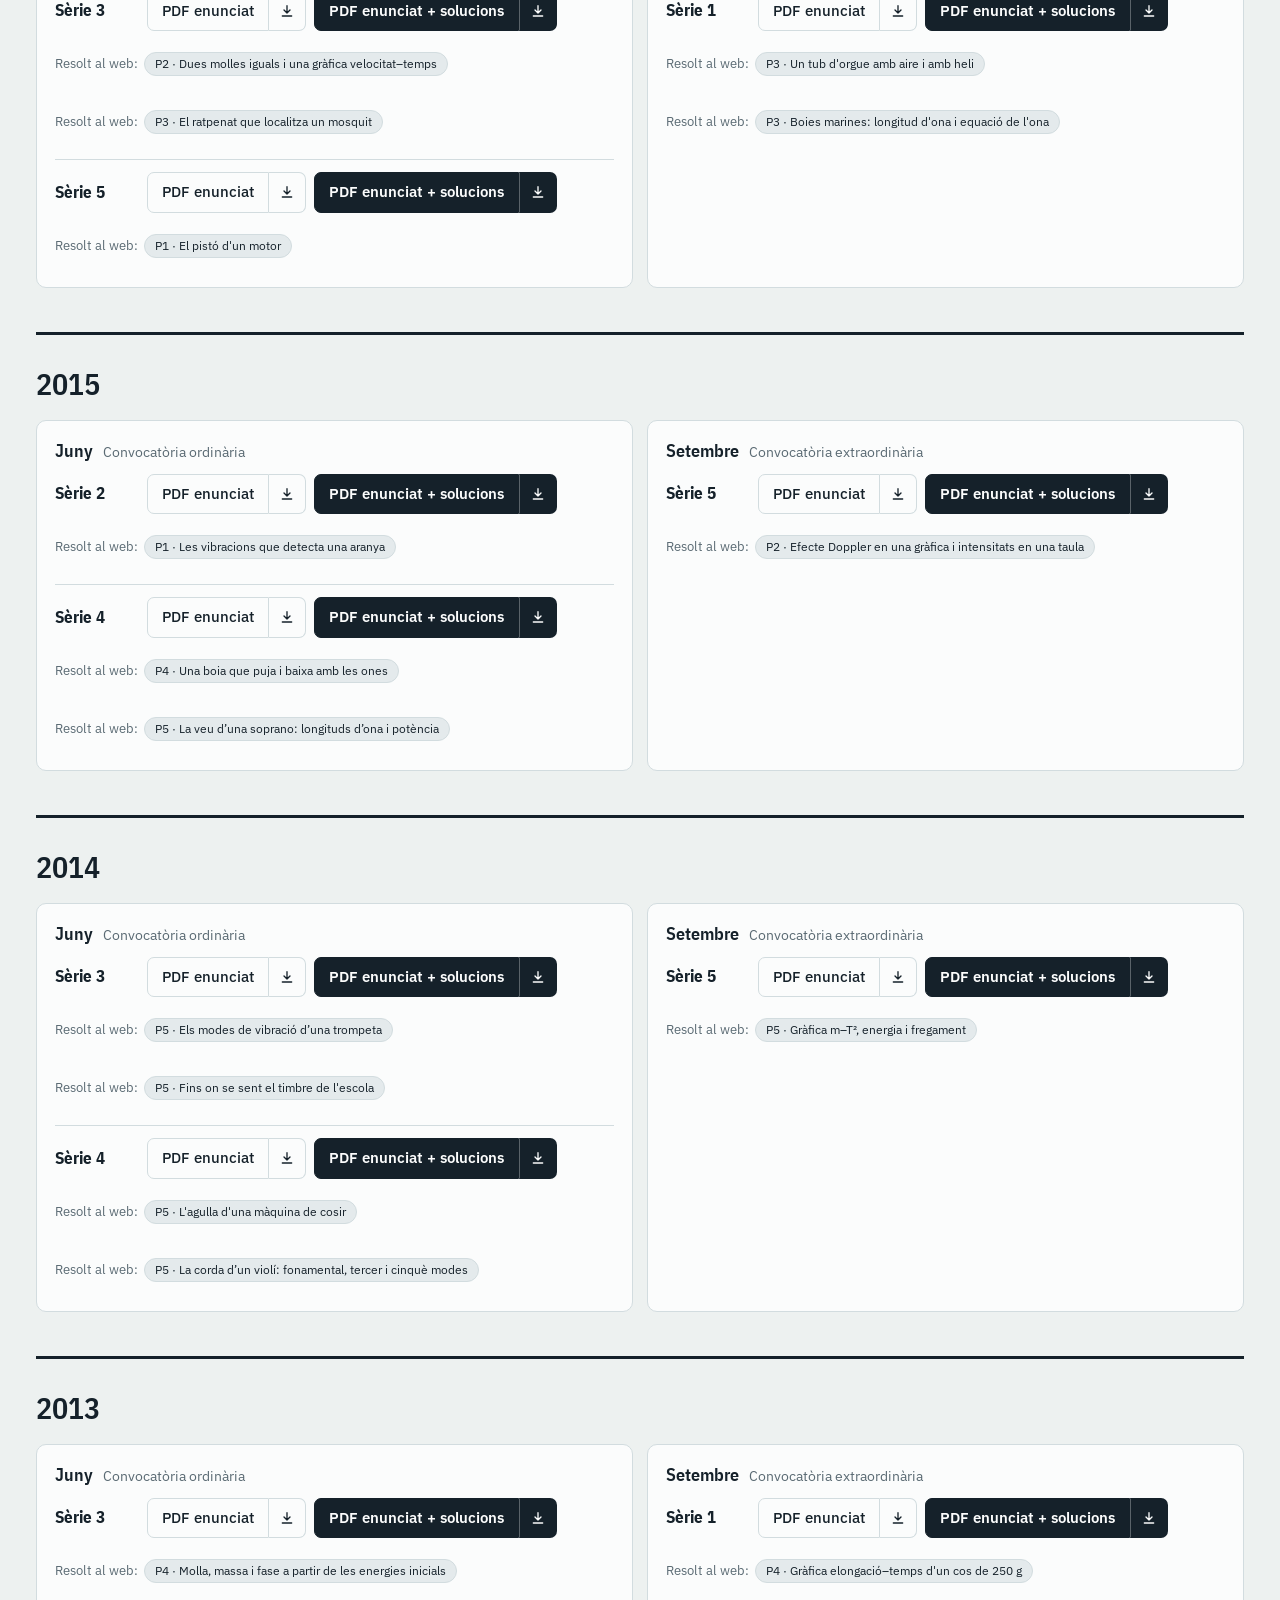
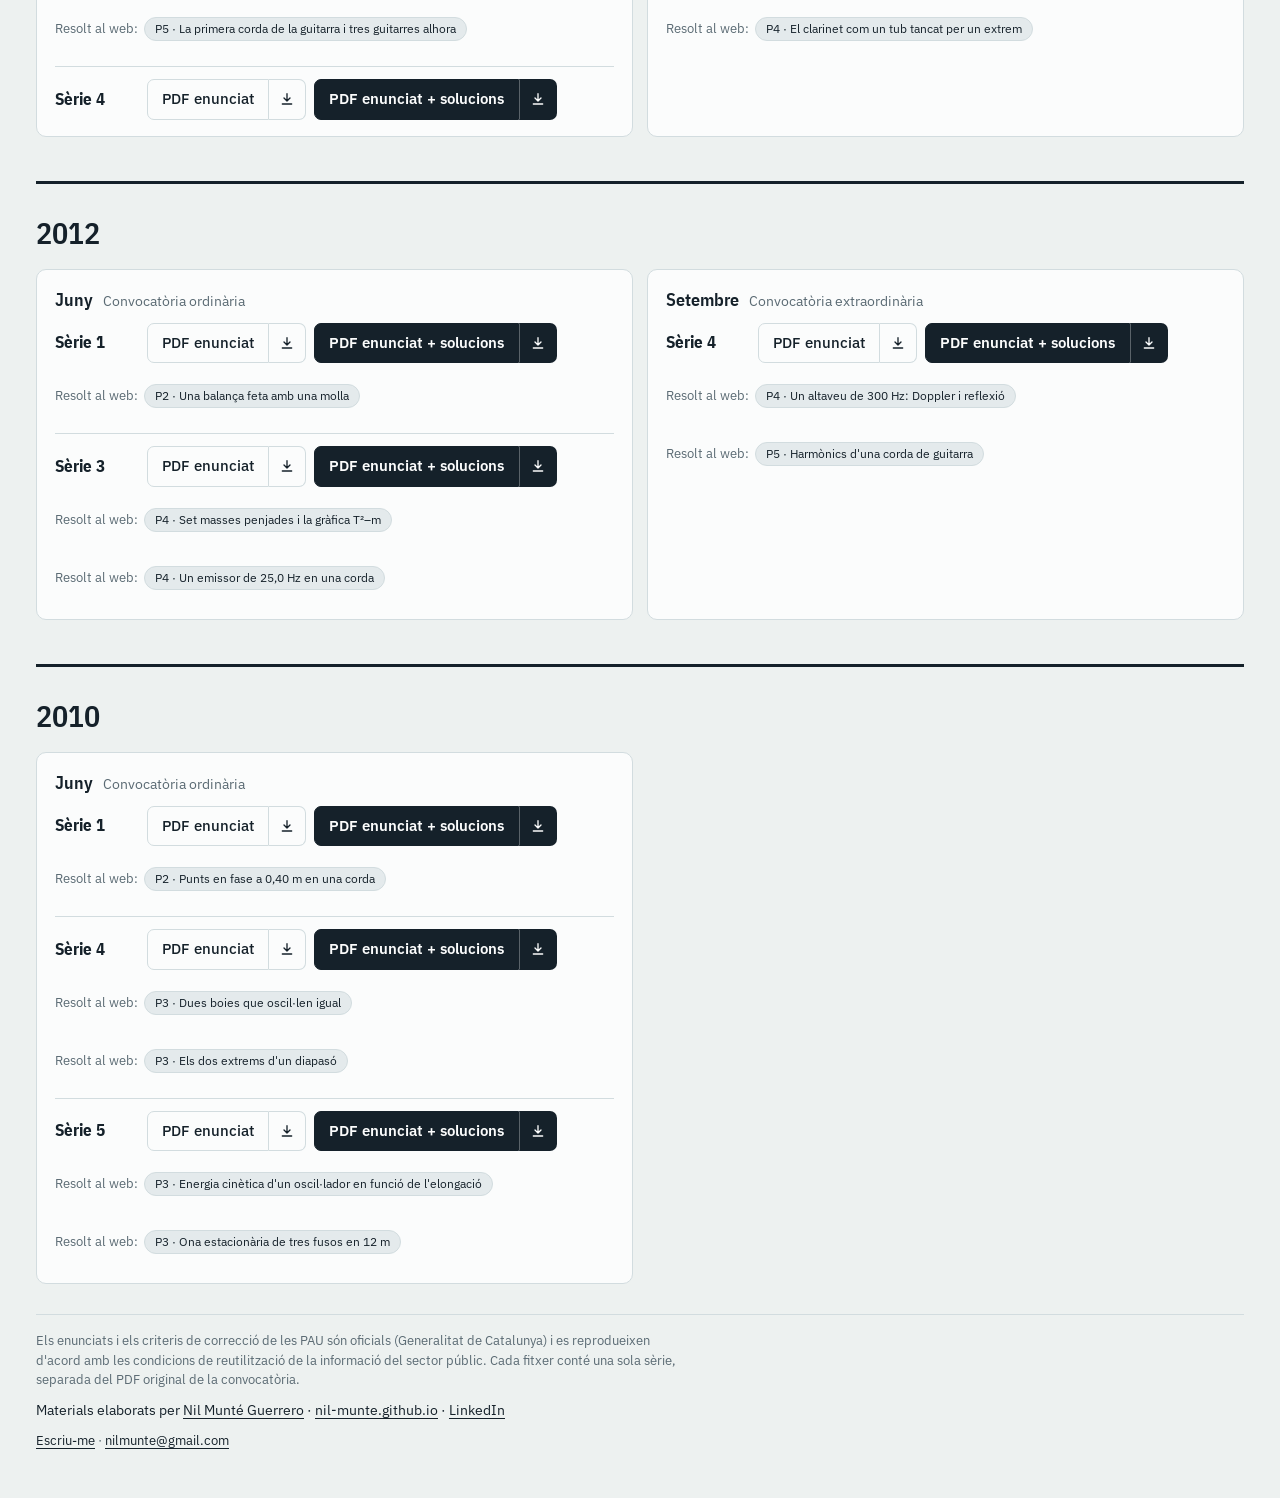
==== commit 64e59dc2: "Exàmens de les noves convocatòries i enllaços als problemes d'ones - pau/: 16 sèries noves (setembre" ====
--- a/pau/index.html
+++ b/pau/index.html
@@ -124,7 +124,7 @@
     <div>
       <nav class="crumbs" aria-label="Ruta"><a href="../index.html">Física · 2n de Batxillerat</a><span aria-hidden="true">›</span><span aria-current="page">Exàmens de les PAU</span></nav>
       <h1>Exàmens de selectivitat (PAU) de Física</h1>
-      <p class="sub"><!-- examens:resum -->37 exàmens de Física de 2010 a 2026<!-- /examens:resum --> de les PAU de Catalunya, per any, convocatòria i sèrie.</p>
+      <p class="sub"><!-- examens:resum -->45 exàmens de Física de 2010 a 2026<!-- /examens:resum --> de les PAU de Catalunya, per any, convocatòria i sèrie.</p>
       <div data-share hidden></div>
     </div>
   </header>
@@ -132,7 +132,7 @@
   <div class="topbar" id="topbar">
   <nav class="toc" aria-label="Anys">
     <a href="../index.html" class="home" title="Torna a la llista de temes">← Tots els temes</a><span class="sep"></span><a href="#inici" class="top" title="Torna al principi d'aquesta pàgina">↑ Amunt</a>
-    <span class="anys"><!-- examens:anys --><a href="#a2026">2026</a><a href="#a2025">2025</a><a href="#a2024">2024</a><a href="#a2023">2023</a><a href="#a2022">2022</a><a href="#a2021">2021</a><a href="#a2020">2020</a><a href="#a2019">2019</a><a href="#a2018">2018</a><a href="#a2016">2016</a><a href="#a2015">2015</a><a href="#a2014">2014</a><a href="#a2013">2013</a><a href="#a2012">2012</a><a href="#a2010">2010</a><!-- /examens:anys --></span>
+    <span class="anys"><!-- examens:anys --><a href="#a2026">2026</a><a href="#a2025">2025</a><a href="#a2024">2024</a><a href="#a2023">2023</a><a href="#a2022">2022</a><a href="#a2021">2021</a><a href="#a2020">2020</a><a href="#a2019">2019</a><a href="#a2018">2018</a><a href="#a2017">2017</a><a href="#a2016">2016</a><a href="#a2015">2015</a><a href="#a2014">2014</a><a href="#a2013">2013</a><a href="#a2012">2012</a><a href="#a2010">2010</a><!-- /examens:anys --></span>
   </nav>
   </div>
 
@@ -145,10 +145,12 @@
     <div class="convs">
     <article class="panel conv"><h3>Juny <small>Convocatòria ordinària</small></h3>
       <div class="serie"><span class="sn">Sèrie 1</span><div class="botons"><span class="dlg"><a class="btn" href="pdf/2026-juny-s1.pdf" target="_blank" rel="noopener" title="Obre l'enunciat de la sèrie 1 de juny 2026 (0,7 MB)">PDF enunciat</a><a class="btn ic" href="pdf/2026-juny-s1.pdf" download="PAU Física 2026 Juny - Sèrie 1 - Enunciat.pdf" title="Descarrega l'enunciat de la sèrie 1 de juny 2026 (0,7 MB)" aria-label="Descarrega l'enunciat de la sèrie 1 de juny 2026 (0,7 MB)"><svg viewBox="0 0 24 24" width="16" height="16" aria-hidden="true"><path d="M12 4v11m0 0-4.5-4.5M12 15l4.5-4.5M5 19.5h14" fill="none" stroke="currentColor" stroke-width="2" stroke-linecap="round" stroke-linejoin="round"/></svg></a></span><span class="dlg"><a class="btn primary" href="pdf/2026-juny-s1-solucions.pdf" target="_blank" rel="noopener" title="Obre la sèrie 1 de juny 2026 amb les solucions (1,2 MB)">PDF enunciat + solucions</a><a class="btn primary ic" href="pdf/2026-juny-s1-solucions.pdf" download="PAU Física 2026 Juny - Sèrie 1 - Enunciat i solucions.pdf" title="Descarrega la sèrie 1 de juny 2026 amb les solucions (1,2 MB)" aria-label="Descarrega la sèrie 1 de juny 2026 amb les solucions (1,2 MB)"><svg viewBox="0 0 24 24" width="16" height="16" aria-hidden="true"><path d="M12 4v11m0 0-4.5-4.5M12 15l4.5-4.5M5 19.5h14" fill="none" stroke="currentColor" stroke-width="2" stroke-linecap="round" stroke-linejoin="round"/></svg></a></span></div>
+        <p class="web">Resolt al web:<a class="chip" href="../temes/ones/index.html#pau-2026-juny-s1-p3" title="Ones">P3 · El motor vibrador d’un mòbil</a></p>
       </div>
     </article>
     <article class="panel conv"><h3>Setembre <small>Convocatòria extraordinària</small></h3>
       <div class="serie"><span class="sn">Sèrie 2</span><div class="botons"><span class="dlg"><a class="btn" href="pdf/2026-setembre-s2.pdf" target="_blank" rel="noopener" title="Obre l'enunciat de la sèrie 2 de setembre 2026 (0,5 MB)">PDF enunciat</a><a class="btn ic" href="pdf/2026-setembre-s2.pdf" download="PAU Física 2026 Setembre - Sèrie 2 - Enunciat.pdf" title="Descarrega l'enunciat de la sèrie 2 de setembre 2026 (0,5 MB)" aria-label="Descarrega l'enunciat de la sèrie 2 de setembre 2026 (0,5 MB)"><svg viewBox="0 0 24 24" width="16" height="16" aria-hidden="true"><path d="M12 4v11m0 0-4.5-4.5M12 15l4.5-4.5M5 19.5h14" fill="none" stroke="currentColor" stroke-width="2" stroke-linecap="round" stroke-linejoin="round"/></svg></a></span><span class="dlg"><a class="btn primary" href="pdf/2026-setembre-s2-solucions.pdf" target="_blank" rel="noopener" title="Obre la sèrie 2 de setembre 2026 amb les solucions (1,4 MB)">PDF enunciat + solucions</a><a class="btn primary ic" href="pdf/2026-setembre-s2-solucions.pdf" download="PAU Física 2026 Setembre - Sèrie 2 - Enunciat i solucions.pdf" title="Descarrega la sèrie 2 de setembre 2026 amb les solucions (1,4 MB)" aria-label="Descarrega la sèrie 2 de setembre 2026 amb les solucions (1,4 MB)"><svg viewBox="0 0 24 24" width="16" height="16" aria-hidden="true"><path d="M12 4v11m0 0-4.5-4.5M12 15l4.5-4.5M5 19.5h14" fill="none" stroke="currentColor" stroke-width="2" stroke-linecap="round" stroke-linejoin="round"/></svg></a></span></div>
+        <p class="web">Resolt al web:<a class="chip" href="../temes/ones/index.html#pau-2026-setembre-s2-p3" title="Ones">P3 · Elefants: decibels des dels arbres i punts de silenci</a></p>
       </div>
     </article>
     </div>
@@ -158,6 +160,7 @@
     <div class="convs">
     <article class="panel conv"><h3>Juny <small>Convocatòria ordinària</small></h3>
       <div class="serie"><span class="sn">Sèrie 1</span><div class="botons"><span class="dlg"><a class="btn" href="pdf/2025-juny-s1.pdf" target="_blank" rel="noopener" title="Obre l'enunciat de la sèrie 1 de juny 2025 (0,5 MB)">PDF enunciat</a><a class="btn ic" href="pdf/2025-juny-s1.pdf" download="PAU Física 2025 Juny - Sèrie 1 - Enunciat.pdf" title="Descarrega l'enunciat de la sèrie 1 de juny 2025 (0,5 MB)" aria-label="Descarrega l'enunciat de la sèrie 1 de juny 2025 (0,5 MB)"><svg viewBox="0 0 24 24" width="16" height="16" aria-hidden="true"><path d="M12 4v11m0 0-4.5-4.5M12 15l4.5-4.5M5 19.5h14" fill="none" stroke="currentColor" stroke-width="2" stroke-linecap="round" stroke-linejoin="round"/></svg></a></span><span class="dlg"><a class="btn primary" href="pdf/2025-juny-s1-solucions.pdf" target="_blank" rel="noopener" title="Obre la sèrie 1 de juny 2025 amb les solucions (0,9 MB)">PDF enunciat + solucions</a><a class="btn primary ic" href="pdf/2025-juny-s1-solucions.pdf" download="PAU Física 2025 Juny - Sèrie 1 - Enunciat i solucions.pdf" title="Descarrega la sèrie 1 de juny 2025 amb les solucions (0,9 MB)" aria-label="Descarrega la sèrie 1 de juny 2025 amb les solucions (0,9 MB)"><svg viewBox="0 0 24 24" width="16" height="16" aria-hidden="true"><path d="M12 4v11m0 0-4.5-4.5M12 15l4.5-4.5M5 19.5h14" fill="none" stroke="currentColor" stroke-width="2" stroke-linecap="round" stroke-linejoin="round"/></svg></a></span></div>
+        <p class="web">Resolt al web:<a class="chip" href="../temes/ones/index.html#pau-2025-juny-s1-p3" title="Ones">P3 · Els harmònics d’una flauta travessera</a></p>
       </div>
     </article>
     <article class="panel conv"><h3>Setembre <small>Convocatòria extraordinària</small></h3>
@@ -173,10 +176,12 @@
     <article class="panel conv"><h3>Juny <small>Convocatòria ordinària</small></h3>
       <div class="serie"><span class="sn">Sèrie 1</span><div class="botons"><span class="dlg"><a class="btn" href="pdf/2024-juny-s1.pdf" target="_blank" rel="noopener" title="Obre l'enunciat de la sèrie 1 de juny 2024 (0,3 MB)">PDF enunciat</a><a class="btn ic" href="pdf/2024-juny-s1.pdf" download="PAU Física 2024 Juny - Sèrie 1 - Enunciat.pdf" title="Descarrega l'enunciat de la sèrie 1 de juny 2024 (0,3 MB)" aria-label="Descarrega l'enunciat de la sèrie 1 de juny 2024 (0,3 MB)"><svg viewBox="0 0 24 24" width="16" height="16" aria-hidden="true"><path d="M12 4v11m0 0-4.5-4.5M12 15l4.5-4.5M5 19.5h14" fill="none" stroke="currentColor" stroke-width="2" stroke-linecap="round" stroke-linejoin="round"/></svg></a></span><span class="dlg"><a class="btn primary" href="pdf/2024-juny-s1-solucions.pdf" target="_blank" rel="noopener" title="Obre la sèrie 1 de juny 2024 amb les solucions (1,3 MB)">PDF enunciat + solucions</a><a class="btn primary ic" href="pdf/2024-juny-s1-solucions.pdf" download="PAU Física 2024 Juny - Sèrie 1 - Enunciat i solucions.pdf" title="Descarrega la sèrie 1 de juny 2024 amb les solucions (1,3 MB)" aria-label="Descarrega la sèrie 1 de juny 2024 amb les solucions (1,3 MB)"><svg viewBox="0 0 24 24" width="16" height="16" aria-hidden="true"><path d="M12 4v11m0 0-4.5-4.5M12 15l4.5-4.5M5 19.5h14" fill="none" stroke="currentColor" stroke-width="2" stroke-linecap="round" stroke-linejoin="round"/></svg></a></span></div>
         <p class="web">Resolt al web:<a class="chip" href="../temes/mhs/index.html#pau-2024-juny-s1-p2" title="Moviment harmònic simple">P2 · Les ombres d&#x27;un disc que gira i d&#x27;una molla</a></p>
+        <p class="web">Resolt al web:<a class="chip" href="../temes/ones/index.html#pau-2024-juny-s1-p5" title="Ones">P5 · L&#x27;altura dels coets de Sant Joan</a></p>
       </div>
     </article>
     <article class="panel conv"><h3>Setembre <small>Convocatòria extraordinària</small></h3>
       <div class="serie"><span class="sn">Sèrie 3</span><div class="botons"><span class="dlg"><a class="btn" href="pdf/2024-setembre-s3.pdf" target="_blank" rel="noopener" title="Obre l'enunciat de la sèrie 3 de setembre 2024 (0,7 MB)">PDF enunciat</a><a class="btn ic" href="pdf/2024-setembre-s3.pdf" download="PAU Física 2024 Setembre - Sèrie 3 - Enunciat.pdf" title="Descarrega l'enunciat de la sèrie 3 de setembre 2024 (0,7 MB)" aria-label="Descarrega l'enunciat de la sèrie 3 de setembre 2024 (0,7 MB)"><svg viewBox="0 0 24 24" width="16" height="16" aria-hidden="true"><path d="M12 4v11m0 0-4.5-4.5M12 15l4.5-4.5M5 19.5h14" fill="none" stroke="currentColor" stroke-width="2" stroke-linecap="round" stroke-linejoin="round"/></svg></a></span><span class="dlg"><a class="btn primary" href="pdf/2024-setembre-s3-solucions.pdf" target="_blank" rel="noopener" title="Obre la sèrie 3 de setembre 2024 amb les solucions (1,7 MB)">PDF enunciat + solucions</a><a class="btn primary ic" href="pdf/2024-setembre-s3-solucions.pdf" download="PAU Física 2024 Setembre - Sèrie 3 - Enunciat i solucions.pdf" title="Descarrega la sèrie 3 de setembre 2024 amb les solucions (1,7 MB)" aria-label="Descarrega la sèrie 3 de setembre 2024 amb les solucions (1,7 MB)"><svg viewBox="0 0 24 24" width="16" height="16" aria-hidden="true"><path d="M12 4v11m0 0-4.5-4.5M12 15l4.5-4.5M5 19.5h14" fill="none" stroke="currentColor" stroke-width="2" stroke-linecap="round" stroke-linejoin="round"/></svg></a></span></div>
+        <p class="web">Resolt al web:<a class="chip" href="../temes/ones/index.html#pau-2024-setembre-s3-p2" title="Ones">P2 · Freqüències que una persona sent i l&#x27;altra no</a></p>
         <p class="web">Resolt al web:<a class="chip" href="../temes/mhs/index.html#pau-2024-setembre-s3-p7" title="Moviment harmònic simple">P7 · Una massa penjada: força i energia</a></p>
       </div>
     </article>
@@ -187,6 +192,7 @@
     <div class="convs">
     <article class="panel conv"><h3>Juny <small>Convocatòria ordinària</small></h3>
       <div class="serie"><span class="sn">Sèrie 1</span><div class="botons"><span class="dlg"><a class="btn" href="pdf/2023-juny-s1.pdf" target="_blank" rel="noopener" title="Obre l'enunciat de la sèrie 1 de juny 2023 (0,2 MB)">PDF enunciat</a><a class="btn ic" href="pdf/2023-juny-s1.pdf" download="PAU Física 2023 Juny - Sèrie 1 - Enunciat.pdf" title="Descarrega l'enunciat de la sèrie 1 de juny 2023 (0,2 MB)" aria-label="Descarrega l'enunciat de la sèrie 1 de juny 2023 (0,2 MB)"><svg viewBox="0 0 24 24" width="16" height="16" aria-hidden="true"><path d="M12 4v11m0 0-4.5-4.5M12 15l4.5-4.5M5 19.5h14" fill="none" stroke="currentColor" stroke-width="2" stroke-linecap="round" stroke-linejoin="round"/></svg></a></span><span class="dlg"><a class="btn primary" href="pdf/2023-juny-s1-solucions.pdf" target="_blank" rel="noopener" title="Obre la sèrie 1 de juny 2023 amb les solucions (1,2 MB)">PDF enunciat + solucions</a><a class="btn primary ic" href="pdf/2023-juny-s1-solucions.pdf" download="PAU Física 2023 Juny - Sèrie 1 - Enunciat i solucions.pdf" title="Descarrega la sèrie 1 de juny 2023 amb les solucions (1,2 MB)" aria-label="Descarrega la sèrie 1 de juny 2023 amb les solucions (1,2 MB)"><svg viewBox="0 0 24 24" width="16" height="16" aria-hidden="true"><path d="M12 4v11m0 0-4.5-4.5M12 15l4.5-4.5M5 19.5h14" fill="none" stroke="currentColor" stroke-width="2" stroke-linecap="round" stroke-linejoin="round"/></svg></a></span></div>
+        <p class="web">Resolt al web:<a class="chip" href="../temes/ones/index.html#pau-2023-juny-s1-p3" title="Ones">P3 · Onades a la platja i la velocitat d&#x27;una boia</a></p>
       </div>
       <div class="serie"><span class="sn">Sèrie 5</span><div class="botons"><span class="dlg"><a class="btn" href="pdf/2023-juny-s5.pdf" target="_blank" rel="noopener" title="Obre l'enunciat de la sèrie 5 de juny 2023 (0,2 MB)">PDF enunciat</a><a class="btn ic" href="pdf/2023-juny-s5.pdf" download="PAU Física 2023 Juny - Sèrie 5 - Enunciat.pdf" title="Descarrega l'enunciat de la sèrie 5 de juny 2023 (0,2 MB)" aria-label="Descarrega l'enunciat de la sèrie 5 de juny 2023 (0,2 MB)"><svg viewBox="0 0 24 24" width="16" height="16" aria-hidden="true"><path d="M12 4v11m0 0-4.5-4.5M12 15l4.5-4.5M5 19.5h14" fill="none" stroke="currentColor" stroke-width="2" stroke-linecap="round" stroke-linejoin="round"/></svg></a></span><span class="dlg"><a class="btn primary" href="pdf/2023-juny-s5-solucions.pdf" target="_blank" rel="noopener" title="Obre la sèrie 5 de juny 2023 amb les solucions (1,4 MB)">PDF enunciat + solucions</a><a class="btn primary ic" href="pdf/2023-juny-s5-solucions.pdf" download="PAU Física 2023 Juny - Sèrie 5 - Enunciat i solucions.pdf" title="Descarrega la sèrie 5 de juny 2023 amb les solucions (1,4 MB)" aria-label="Descarrega la sèrie 5 de juny 2023 amb les solucions (1,4 MB)"><svg viewBox="0 0 24 24" width="16" height="16" aria-hidden="true"><path d="M12 4v11m0 0-4.5-4.5M12 15l4.5-4.5M5 19.5h14" fill="none" stroke="currentColor" stroke-width="2" stroke-linecap="round" stroke-linejoin="round"/></svg></a></span></div>
         <p class="web">Resolt al web:<a class="chip" href="../temes/mhs/index.html#pau-2023-juny-s5-p3" title="Moviment harmònic simple">P3 · De la gràfica x(t) a la velocitat</a></p>
@@ -194,7 +200,8 @@
     </article>
     <article class="panel conv"><h3>Setembre <small>Convocatòria extraordinària</small></h3>
       <div class="serie"><span class="sn">Sèrie 2</span><div class="botons"><span class="dlg"><a class="btn" href="pdf/2023-setembre-s2.pdf" target="_blank" rel="noopener" title="Obre l'enunciat de la sèrie 2 de setembre 2023 (0,8 MB)">PDF enunciat</a><a class="btn ic" href="pdf/2023-setembre-s2.pdf" download="PAU Física 2023 Setembre - Sèrie 2 - Enunciat.pdf" title="Descarrega l'enunciat de la sèrie 2 de setembre 2023 (0,8 MB)" aria-label="Descarrega l'enunciat de la sèrie 2 de setembre 2023 (0,8 MB)"><svg viewBox="0 0 24 24" width="16" height="16" aria-hidden="true"><path d="M12 4v11m0 0-4.5-4.5M12 15l4.5-4.5M5 19.5h14" fill="none" stroke="currentColor" stroke-width="2" stroke-linecap="round" stroke-linejoin="round"/></svg></a></span><span class="dlg"><a class="btn primary" href="pdf/2023-setembre-s2-solucions.pdf" target="_blank" rel="noopener" title="Obre la sèrie 2 de setembre 2023 amb les solucions (1,9 MB)">PDF enunciat + solucions</a><a class="btn primary ic" href="pdf/2023-setembre-s2-solucions.pdf" download="PAU Física 2023 Setembre - Sèrie 2 - Enunciat i solucions.pdf" title="Descarrega la sèrie 2 de setembre 2023 amb les solucions (1,9 MB)" aria-label="Descarrega la sèrie 2 de setembre 2023 amb les solucions (1,9 MB)"><svg viewBox="0 0 24 24" width="16" height="16" aria-hidden="true"><path d="M12 4v11m0 0-4.5-4.5M12 15l4.5-4.5M5 19.5h14" fill="none" stroke="currentColor" stroke-width="2" stroke-linecap="round" stroke-linejoin="round"/></svg></a></span></div>
-        <p class="web">Resolt al web:<a class="chip" href="../temes/mhs/index.html#pau-2023-setembre-s2-p5" title="Moviment harmònic simple">P5 · Una balança feta amb una molla</a></p>
+        <p class="web">Resolt al web:<a class="chip" href="../temes/ones/index.html#pau-2023-setembre-s2-p3" title="Ones">P3 · Ressonància en un tub amb un diapasó de 442 Hz</a></p>
+        <p class="web">Resolt al web:<a class="chip" href="../temes/mhs/index.html#pau-2023-setembre-s2-p5" title="Moviment harmònic simple">P5 · Pesar un objecte fent-lo oscil·lar</a></p>
       </div>
     </article>
     </div>
@@ -204,9 +211,17 @@
     <div class="convs">
     <article class="panel conv"><h3>Juny <small>Convocatòria ordinària</small></h3>
       <div class="serie"><span class="sn">Sèrie 2</span><div class="botons"><span class="dlg"><a class="btn" href="pdf/2022-juny-s2.pdf" target="_blank" rel="noopener" title="Obre l'enunciat de la sèrie 2 de juny 2022 (0,3 MB)">PDF enunciat</a><a class="btn ic" href="pdf/2022-juny-s2.pdf" download="PAU Física 2022 Juny - Sèrie 2 - Enunciat.pdf" title="Descarrega l'enunciat de la sèrie 2 de juny 2022 (0,3 MB)" aria-label="Descarrega l'enunciat de la sèrie 2 de juny 2022 (0,3 MB)"><svg viewBox="0 0 24 24" width="16" height="16" aria-hidden="true"><path d="M12 4v11m0 0-4.5-4.5M12 15l4.5-4.5M5 19.5h14" fill="none" stroke="currentColor" stroke-width="2" stroke-linecap="round" stroke-linejoin="round"/></svg></a></span><span class="dlg"><a class="btn primary" href="pdf/2022-juny-s2-solucions.pdf" target="_blank" rel="noopener" title="Obre la sèrie 2 de juny 2022 amb les solucions (1,8 MB)">PDF enunciat + solucions</a><a class="btn primary ic" href="pdf/2022-juny-s2-solucions.pdf" download="PAU Física 2022 Juny - Sèrie 2 - Enunciat i solucions.pdf" title="Descarrega la sèrie 2 de juny 2022 amb les solucions (1,8 MB)" aria-label="Descarrega la sèrie 2 de juny 2022 amb les solucions (1,8 MB)"><svg viewBox="0 0 24 24" width="16" height="16" aria-hidden="true"><path d="M12 4v11m0 0-4.5-4.5M12 15l4.5-4.5M5 19.5h14" fill="none" stroke="currentColor" stroke-width="2" stroke-linecap="round" stroke-linejoin="round"/></svg></a></span></div>
+        <p class="web">Resolt al web:<a class="chip" href="../temes/ones/index.html#pau-2022-juny-s2-p3" title="Ones">P3 · L&#x27;ona que recorre el cos d&#x27;una anguila</a></p>
+        <p class="web">Resolt al web:<a class="chip" href="../temes/ones/index.html#pau-2022-juny-s2-p7" title="Ones">P7 · L&#x27;espectre d&#x27;un oboè i un quintet de vent</a></p>
       </div>
       <div class="serie"><span class="sn">Sèrie 5</span><div class="botons"><span class="dlg"><a class="btn" href="pdf/2022-juny-s5.pdf" target="_blank" rel="noopener" title="Obre l'enunciat de la sèrie 5 de juny 2022 (0,2 MB)">PDF enunciat</a><a class="btn ic" href="pdf/2022-juny-s5.pdf" download="PAU Física 2022 Juny - Sèrie 5 - Enunciat.pdf" title="Descarrega l'enunciat de la sèrie 5 de juny 2022 (0,2 MB)" aria-label="Descarrega l'enunciat de la sèrie 5 de juny 2022 (0,2 MB)"><svg viewBox="0 0 24 24" width="16" height="16" aria-hidden="true"><path d="M12 4v11m0 0-4.5-4.5M12 15l4.5-4.5M5 19.5h14" fill="none" stroke="currentColor" stroke-width="2" stroke-linecap="round" stroke-linejoin="round"/></svg></a></span><span class="dlg"><a class="btn primary" href="pdf/2022-juny-s5-solucions.pdf" target="_blank" rel="noopener" title="Obre la sèrie 5 de juny 2022 amb les solucions (0,9 MB)">PDF enunciat + solucions</a><a class="btn primary ic" href="pdf/2022-juny-s5-solucions.pdf" download="PAU Física 2022 Juny - Sèrie 5 - Enunciat i solucions.pdf" title="Descarrega la sèrie 5 de juny 2022 amb les solucions (0,9 MB)" aria-label="Descarrega la sèrie 5 de juny 2022 amb les solucions (0,9 MB)"><svg viewBox="0 0 24 24" width="16" height="16" aria-hidden="true"><path d="M12 4v11m0 0-4.5-4.5M12 15l4.5-4.5M5 19.5h14" fill="none" stroke="currentColor" stroke-width="2" stroke-linecap="round" stroke-linejoin="round"/></svg></a></span></div>
-        <p class="web">Resolt al web:<a class="chip" href="../temes/mhs/index.html#pau-2022-juny-s5-p3" title="Moviment harmònic simple">P3 · Caracterització d&#x27;una molla amb la gràfica T²–m</a></p>
+        <p class="web">Resolt al web:<a class="chip" href="../temes/mhs/index.html#pau-2022-juny-s5-p3" title="Moviment harmònic simple">P3 · Període d&#x27;una molla horitzontal: gràfica T²–m</a></p>
+        <p class="web">Resolt al web:<a class="chip" href="../temes/ones/index.html#pau-2022-juny-s5-p7" title="Ones">P7 · La sirena d&#x27;una alarma i l&#x27;observador del semàfor</a></p>
+      </div>
+    </article>
+    <article class="panel conv"><h3>Setembre <small>Convocatòria extraordinària</small></h3>
+      <div class="serie"><span class="sn">Sèrie 3</span><div class="botons"><span class="dlg"><a class="btn" href="pdf/2022-setembre-s3.pdf" target="_blank" rel="noopener" title="Obre l'enunciat de la sèrie 3 de setembre 2022 (0,2 MB)">PDF enunciat</a><a class="btn ic" href="pdf/2022-setembre-s3.pdf" download="PAU Física 2022 Setembre - Sèrie 3 - Enunciat.pdf" title="Descarrega l'enunciat de la sèrie 3 de setembre 2022 (0,2 MB)" aria-label="Descarrega l'enunciat de la sèrie 3 de setembre 2022 (0,2 MB)"><svg viewBox="0 0 24 24" width="16" height="16" aria-hidden="true"><path d="M12 4v11m0 0-4.5-4.5M12 15l4.5-4.5M5 19.5h14" fill="none" stroke="currentColor" stroke-width="2" stroke-linecap="round" stroke-linejoin="round"/></svg></a></span><span class="dlg"><a class="btn primary" href="pdf/2022-setembre-s3-solucions.pdf" target="_blank" rel="noopener" title="Obre la sèrie 3 de setembre 2022 amb les solucions (1,5 MB)">PDF enunciat + solucions</a><a class="btn primary ic" href="pdf/2022-setembre-s3-solucions.pdf" download="PAU Física 2022 Setembre - Sèrie 3 - Enunciat i solucions.pdf" title="Descarrega la sèrie 3 de setembre 2022 amb les solucions (1,5 MB)" aria-label="Descarrega la sèrie 3 de setembre 2022 amb les solucions (1,5 MB)"><svg viewBox="0 0 24 24" width="16" height="16" aria-hidden="true"><path d="M12 4v11m0 0-4.5-4.5M12 15l4.5-4.5M5 19.5h14" fill="none" stroke="currentColor" stroke-width="2" stroke-linecap="round" stroke-linejoin="round"/></svg></a></span></div>
+        <p class="web">Resolt al web:<a class="chip" href="../temes/ones/index.html#pau-2022-setembre-s3-p3" title="Ones">P3 · El volcà Cumbre Vieja com un tub sonor gegant</a></p>
       </div>
     </article>
     </div>
@@ -217,9 +232,17 @@
     <article class="panel conv"><h3>Juny <small>Convocatòria ordinària</small></h3>
       <div class="serie"><span class="sn">Sèrie 2</span><div class="botons"><span class="dlg"><a class="btn" href="pdf/2021-juny-s2.pdf" target="_blank" rel="noopener" title="Obre l'enunciat de la sèrie 2 de juny 2021 (0,3 MB)">PDF enunciat</a><a class="btn ic" href="pdf/2021-juny-s2.pdf" download="PAU Física 2021 Juny - Sèrie 2 - Enunciat.pdf" title="Descarrega l'enunciat de la sèrie 2 de juny 2021 (0,3 MB)" aria-label="Descarrega l'enunciat de la sèrie 2 de juny 2021 (0,3 MB)"><svg viewBox="0 0 24 24" width="16" height="16" aria-hidden="true"><path d="M12 4v11m0 0-4.5-4.5M12 15l4.5-4.5M5 19.5h14" fill="none" stroke="currentColor" stroke-width="2" stroke-linecap="round" stroke-linejoin="round"/></svg></a></span><span class="dlg"><a class="btn primary" href="pdf/2021-juny-s2-solucions.pdf" target="_blank" rel="noopener" title="Obre la sèrie 2 de juny 2021 amb les solucions (1,3 MB)">PDF enunciat + solucions</a><a class="btn primary ic" href="pdf/2021-juny-s2-solucions.pdf" download="PAU Física 2021 Juny - Sèrie 2 - Enunciat i solucions.pdf" title="Descarrega la sèrie 2 de juny 2021 amb les solucions (1,3 MB)" aria-label="Descarrega la sèrie 2 de juny 2021 amb les solucions (1,3 MB)"><svg viewBox="0 0 24 24" width="16" height="16" aria-hidden="true"><path d="M12 4v11m0 0-4.5-4.5M12 15l4.5-4.5M5 19.5h14" fill="none" stroke="currentColor" stroke-width="2" stroke-linecap="round" stroke-linejoin="round"/></svg></a></span></div>
         <p class="web">Resolt al web:<a class="chip" href="../temes/mhs/index.html#pau-2021-juny-s2-p3" title="Moviment harmònic simple">P3 · Bloc i molla horitzontal: equació i energies en funció del temps</a></p>
+        <p class="web">Resolt al web:<a class="chip" href="../temes/ones/index.html#pau-2021-juny-s2-p7" title="Ones">P7 · Bach al Palau: harmònics d&#x27;un violí i nivell sonor</a></p>
       </div>
       <div class="serie"><span class="sn">Sèrie 5</span><div class="botons"><span class="dlg"><a class="btn" href="pdf/2021-juny-s5.pdf" target="_blank" rel="noopener" title="Obre l'enunciat de la sèrie 5 de juny 2021 (0,1 MB)">PDF enunciat</a><a class="btn ic" href="pdf/2021-juny-s5.pdf" download="PAU Física 2021 Juny - Sèrie 5 - Enunciat.pdf" title="Descarrega l'enunciat de la sèrie 5 de juny 2021 (0,1 MB)" aria-label="Descarrega l'enunciat de la sèrie 5 de juny 2021 (0,1 MB)"><svg viewBox="0 0 24 24" width="16" height="16" aria-hidden="true"><path d="M12 4v11m0 0-4.5-4.5M12 15l4.5-4.5M5 19.5h14" fill="none" stroke="currentColor" stroke-width="2" stroke-linecap="round" stroke-linejoin="round"/></svg></a></span><span class="dlg"><a class="btn primary" href="pdf/2021-juny-s5-solucions.pdf" target="_blank" rel="noopener" title="Obre la sèrie 5 de juny 2021 amb les solucions (1,0 MB)">PDF enunciat + solucions</a><a class="btn primary ic" href="pdf/2021-juny-s5-solucions.pdf" download="PAU Física 2021 Juny - Sèrie 5 - Enunciat i solucions.pdf" title="Descarrega la sèrie 5 de juny 2021 amb les solucions (1,0 MB)" aria-label="Descarrega la sèrie 5 de juny 2021 amb les solucions (1,0 MB)"><svg viewBox="0 0 24 24" width="16" height="16" aria-hidden="true"><path d="M12 4v11m0 0-4.5-4.5M12 15l4.5-4.5M5 19.5h14" fill="none" stroke="currentColor" stroke-width="2" stroke-linecap="round" stroke-linejoin="round"/></svg></a></span></div>
+        <p class="web">Resolt al web:<a class="chip" href="../temes/ones/index.html#pau-2021-juny-s5-p3" title="Ones">P3 · Quatre nodes en una corda de 60 cm</a></p>
         <p class="web">Resolt al web:<a class="chip" href="../temes/mhs/index.html#pau-2021-juny-s5-p6" title="Moviment harmònic simple">P6 · Salt de pont amb corda elàstica</a></p>
+      </div>
+    </article>
+    <article class="panel conv"><h3>Setembre <small>Convocatòria extraordinària</small></h3>
+      <div class="serie"><span class="sn">Sèrie 1</span><div class="botons"><span class="dlg"><a class="btn" href="pdf/2021-setembre-s1.pdf" target="_blank" rel="noopener" title="Obre l'enunciat de la sèrie 1 de setembre 2021 (0,2 MB)">PDF enunciat</a><a class="btn ic" href="pdf/2021-setembre-s1.pdf" download="PAU Física 2021 Setembre - Sèrie 1 - Enunciat.pdf" title="Descarrega l'enunciat de la sèrie 1 de setembre 2021 (0,2 MB)" aria-label="Descarrega l'enunciat de la sèrie 1 de setembre 2021 (0,2 MB)"><svg viewBox="0 0 24 24" width="16" height="16" aria-hidden="true"><path d="M12 4v11m0 0-4.5-4.5M12 15l4.5-4.5M5 19.5h14" fill="none" stroke="currentColor" stroke-width="2" stroke-linecap="round" stroke-linejoin="round"/></svg></a></span><span class="dlg"><a class="btn primary" href="pdf/2021-setembre-s1-solucions.pdf" target="_blank" rel="noopener" title="Obre la sèrie 1 de setembre 2021 amb les solucions (0,8 MB)">PDF enunciat + solucions</a><a class="btn primary ic" href="pdf/2021-setembre-s1-solucions.pdf" download="PAU Física 2021 Setembre - Sèrie 1 - Enunciat i solucions.pdf" title="Descarrega la sèrie 1 de setembre 2021 amb les solucions (0,8 MB)" aria-label="Descarrega la sèrie 1 de setembre 2021 amb les solucions (0,8 MB)"><svg viewBox="0 0 24 24" width="16" height="16" aria-hidden="true"><path d="M12 4v11m0 0-4.5-4.5M12 15l4.5-4.5M5 19.5h14" fill="none" stroke="currentColor" stroke-width="2" stroke-linecap="round" stroke-linejoin="round"/></svg></a></span></div>
+        <p class="web">Resolt al web:<a class="chip" href="../temes/ones/index.html#pau-2021-setembre-s1-p3" title="Ones">P3 · Del violí a l&#x27;aire: el so del primer harmònic</a></p>
+        <p class="web">Resolt al web:<a class="chip" href="../temes/ones/index.html#pau-2021-setembre-s1-p6" title="Ones">P6 · Cinc violins: quants decibels més?</a></p>
       </div>
     </article>
     </div>
@@ -229,14 +252,17 @@
     <div class="convs">
     <article class="panel conv"><h3>Juny <small>Convocatòria ordinària</small></h3>
       <div class="serie"><span class="sn">Sèrie 1</span><div class="botons"><span class="dlg"><a class="btn" href="pdf/2020-juny-s1.pdf" target="_blank" rel="noopener" title="Obre l'enunciat de la sèrie 1 de juny 2020 (0,2 MB)">PDF enunciat</a><a class="btn ic" href="pdf/2020-juny-s1.pdf" download="PAU Física 2020 Juny - Sèrie 1 - Enunciat.pdf" title="Descarrega l'enunciat de la sèrie 1 de juny 2020 (0,2 MB)" aria-label="Descarrega l'enunciat de la sèrie 1 de juny 2020 (0,2 MB)"><svg viewBox="0 0 24 24" width="16" height="16" aria-hidden="true"><path d="M12 4v11m0 0-4.5-4.5M12 15l4.5-4.5M5 19.5h14" fill="none" stroke="currentColor" stroke-width="2" stroke-linecap="round" stroke-linejoin="round"/></svg></a></span><span class="dlg"><a class="btn primary" href="pdf/2020-juny-s1-solucions.pdf" target="_blank" rel="noopener" title="Obre la sèrie 1 de juny 2020 amb les solucions (0,9 MB)">PDF enunciat + solucions</a><a class="btn primary ic" href="pdf/2020-juny-s1-solucions.pdf" download="PAU Física 2020 Juny - Sèrie 1 - Enunciat i solucions.pdf" title="Descarrega la sèrie 1 de juny 2020 amb les solucions (0,9 MB)" aria-label="Descarrega la sèrie 1 de juny 2020 amb les solucions (0,9 MB)"><svg viewBox="0 0 24 24" width="16" height="16" aria-hidden="true"><path d="M12 4v11m0 0-4.5-4.5M12 15l4.5-4.5M5 19.5h14" fill="none" stroke="currentColor" stroke-width="2" stroke-linecap="round" stroke-linejoin="round"/></svg></a></span></div>
+        <p class="web">Resolt al web:<a class="chip" href="../temes/ones/index.html#pau-2020-juny-s1-p1" title="Ones">P1 · La veu de Freddie Mercury i el públic de Rock in Rio</a></p>
       </div>
       <div class="serie"><span class="sn">Sèrie 3</span><div class="botons"><span class="dlg"><a class="btn" href="pdf/2020-juny-s3.pdf" target="_blank" rel="noopener" title="Obre l'enunciat de la sèrie 3 de juny 2020 (0,2 MB)">PDF enunciat</a><a class="btn ic" href="pdf/2020-juny-s3.pdf" download="PAU Física 2020 Juny - Sèrie 3 - Enunciat.pdf" title="Descarrega l'enunciat de la sèrie 3 de juny 2020 (0,2 MB)" aria-label="Descarrega l'enunciat de la sèrie 3 de juny 2020 (0,2 MB)"><svg viewBox="0 0 24 24" width="16" height="16" aria-hidden="true"><path d="M12 4v11m0 0-4.5-4.5M12 15l4.5-4.5M5 19.5h14" fill="none" stroke="currentColor" stroke-width="2" stroke-linecap="round" stroke-linejoin="round"/></svg></a></span><span class="dlg"><a class="btn primary" href="pdf/2020-juny-s3-solucions.pdf" target="_blank" rel="noopener" title="Obre la sèrie 3 de juny 2020 amb les solucions (1,2 MB)">PDF enunciat + solucions</a><a class="btn primary ic" href="pdf/2020-juny-s3-solucions.pdf" download="PAU Física 2020 Juny - Sèrie 3 - Enunciat i solucions.pdf" title="Descarrega la sèrie 3 de juny 2020 amb les solucions (1,2 MB)" aria-label="Descarrega la sèrie 3 de juny 2020 amb les solucions (1,2 MB)"><svg viewBox="0 0 24 24" width="16" height="16" aria-hidden="true"><path d="M12 4v11m0 0-4.5-4.5M12 15l4.5-4.5M5 19.5h14" fill="none" stroke="currentColor" stroke-width="2" stroke-linecap="round" stroke-linejoin="round"/></svg></a></span></div>
         <p class="web">Resolt al web:<a class="chip" href="../temes/mhs/index.html#pau-2020-juny-s3-p1" title="Moviment harmònic simple">P1 · La paràbola de l&#x27;energia potencial d&#x27;una molla</a></p>
+        <p class="web">Resolt al web:<a class="chip" href="../temes/ones/index.html#pau-2020-juny-s3-p7" title="Ones">P7 · El camp elèctric d&#x27;un làser dins d&#x27;un vidre</a></p>
       </div>
     </article>
     <article class="panel conv"><h3>Setembre <small>Convocatòria extraordinària</small></h3>
       <div class="serie"><span class="sn">Sèrie 4</span><div class="botons"><span class="dlg"><a class="btn" href="pdf/2020-setembre-s4.pdf" target="_blank" rel="noopener" title="Obre l'enunciat de la sèrie 4 de setembre 2020 (0,2 MB)">PDF enunciat</a><a class="btn ic" href="pdf/2020-setembre-s4.pdf" download="PAU Física 2020 Setembre - Sèrie 4 - Enunciat.pdf" title="Descarrega l'enunciat de la sèrie 4 de setembre 2020 (0,2 MB)" aria-label="Descarrega l'enunciat de la sèrie 4 de setembre 2020 (0,2 MB)"><svg viewBox="0 0 24 24" width="16" height="16" aria-hidden="true"><path d="M12 4v11m0 0-4.5-4.5M12 15l4.5-4.5M5 19.5h14" fill="none" stroke="currentColor" stroke-width="2" stroke-linecap="round" stroke-linejoin="round"/></svg></a></span><span class="dlg"><a class="btn primary" href="pdf/2020-setembre-s4-solucions.pdf" target="_blank" rel="noopener" title="Obre la sèrie 4 de setembre 2020 amb les solucions (1,1 MB)">PDF enunciat + solucions</a><a class="btn primary ic" href="pdf/2020-setembre-s4-solucions.pdf" download="PAU Física 2020 Setembre - Sèrie 4 - Enunciat i solucions.pdf" title="Descarrega la sèrie 4 de setembre 2020 amb les solucions (1,1 MB)" aria-label="Descarrega la sèrie 4 de setembre 2020 amb les solucions (1,1 MB)"><svg viewBox="0 0 24 24" width="16" height="16" aria-hidden="true"><path d="M12 4v11m0 0-4.5-4.5M12 15l4.5-4.5M5 19.5h14" fill="none" stroke="currentColor" stroke-width="2" stroke-linecap="round" stroke-linejoin="round"/></svg></a></span></div>
         <p class="web">Resolt al web:<a class="chip" href="../temes/mhs/index.html#pau-2020-setembre-s4-p3" title="Moviment harmònic simple">P3 · Una aranya i un insecte a la teranyina</a></p>
+        <p class="web">Resolt al web:<a class="chip" href="../temes/ones/index.html#pau-2020-setembre-s4-p7" title="Ones">P7 · L&#x27;espectre d&#x27;una corda de 40 cm</a></p>
       </div>
     </article>
     </div>
@@ -246,7 +272,7 @@
     <div class="convs">
     <article class="panel conv"><h3>Juny <small>Convocatòria ordinària</small></h3>
       <div class="serie"><span class="sn">Sèrie 1</span><div class="botons"><span class="dlg"><a class="btn" href="pdf/2019-juny-s1.pdf" target="_blank" rel="noopener" title="Obre l'enunciat de la sèrie 1 de juny 2019 (0,3 MB)">PDF enunciat</a><a class="btn ic" href="pdf/2019-juny-s1.pdf" download="PAU Física 2019 Juny - Sèrie 1 - Enunciat.pdf" title="Descarrega l'enunciat de la sèrie 1 de juny 2019 (0,3 MB)" aria-label="Descarrega l'enunciat de la sèrie 1 de juny 2019 (0,3 MB)"><svg viewBox="0 0 24 24" width="16" height="16" aria-hidden="true"><path d="M12 4v11m0 0-4.5-4.5M12 15l4.5-4.5M5 19.5h14" fill="none" stroke="currentColor" stroke-width="2" stroke-linecap="round" stroke-linejoin="round"/></svg></a></span><span class="dlg"><a class="btn primary" href="pdf/2019-juny-s1-solucions.pdf" target="_blank" rel="noopener" title="Obre la sèrie 1 de juny 2019 amb les solucions (1,4 MB)">PDF enunciat + solucions</a><a class="btn primary ic" href="pdf/2019-juny-s1-solucions.pdf" download="PAU Física 2019 Juny - Sèrie 1 - Enunciat i solucions.pdf" title="Descarrega la sèrie 1 de juny 2019 amb les solucions (1,4 MB)" aria-label="Descarrega la sèrie 1 de juny 2019 amb les solucions (1,4 MB)"><svg viewBox="0 0 24 24" width="16" height="16" aria-hidden="true"><path d="M12 4v11m0 0-4.5-4.5M12 15l4.5-4.5M5 19.5h14" fill="none" stroke="currentColor" stroke-width="2" stroke-linecap="round" stroke-linejoin="round"/></svg></a></span></div>
-        <p class="web">Resolt al web:<a class="chip" href="../temes/mhs/index.html#pau-2019-juny-s1-p3" title="Moviment harmònic simple">P3 · Pesar-se a l&#x27;espai i pèndol a la Lluna</a></p>
+        <p class="web">Resolt al web:<a class="chip" href="../temes/ones/index.html#pau-2019-juny-s1-p4b" title="Ones">P4 · El tercer harmònic d&#x27;una corda de violoncel</a></p>
       </div>
       <div class="serie"><span class="sn">Sèrie 4</span><div class="botons"><span class="dlg"><a class="btn" href="pdf/2019-juny-s4.pdf" target="_blank" rel="noopener" title="Obre l'enunciat de la sèrie 4 de juny 2019 (0,5 MB)">PDF enunciat</a><a class="btn ic" href="pdf/2019-juny-s4.pdf" download="PAU Física 2019 Juny - Sèrie 4 - Enunciat.pdf" title="Descarrega l'enunciat de la sèrie 4 de juny 2019 (0,5 MB)" aria-label="Descarrega l'enunciat de la sèrie 4 de juny 2019 (0,5 MB)"><svg viewBox="0 0 24 24" width="16" height="16" aria-hidden="true"><path d="M12 4v11m0 0-4.5-4.5M12 15l4.5-4.5M5 19.5h14" fill="none" stroke="currentColor" stroke-width="2" stroke-linecap="round" stroke-linejoin="round"/></svg></a></span><span class="dlg"><a class="btn primary" href="pdf/2019-juny-s4-solucions.pdf" target="_blank" rel="noopener" title="Obre la sèrie 4 de juny 2019 amb les solucions (1,5 MB)">PDF enunciat + solucions</a><a class="btn primary ic" href="pdf/2019-juny-s4-solucions.pdf" download="PAU Física 2019 Juny - Sèrie 4 - Enunciat i solucions.pdf" title="Descarrega la sèrie 4 de juny 2019 amb les solucions (1,5 MB)" aria-label="Descarrega la sèrie 4 de juny 2019 amb les solucions (1,5 MB)"><svg viewBox="0 0 24 24" width="16" height="16" aria-hidden="true"><path d="M12 4v11m0 0-4.5-4.5M12 15l4.5-4.5M5 19.5h14" fill="none" stroke="currentColor" stroke-width="2" stroke-linecap="round" stroke-linejoin="round"/></svg></a></span></div>
         <p class="web">Resolt al web:<a class="chip" href="../temes/mhs/index.html#pau-2019-juny-s4-p1" title="Moviment harmònic simple">P1 · La massa d&#x27;un virus</a></p>
@@ -254,7 +280,7 @@
     </article>
     <article class="panel conv"><h3>Setembre <small>Convocatòria extraordinària</small></h3>
       <div class="serie"><span class="sn">Sèrie 5</span><div class="botons"><span class="dlg"><a class="btn" href="pdf/2019-setembre-s5.pdf" target="_blank" rel="noopener" title="Obre l'enunciat de la sèrie 5 de setembre 2019 (0,1 MB)">PDF enunciat</a><a class="btn ic" href="pdf/2019-setembre-s5.pdf" download="PAU Física 2019 Setembre - Sèrie 5 - Enunciat.pdf" title="Descarrega l'enunciat de la sèrie 5 de setembre 2019 (0,1 MB)" aria-label="Descarrega l'enunciat de la sèrie 5 de setembre 2019 (0,1 MB)"><svg viewBox="0 0 24 24" width="16" height="16" aria-hidden="true"><path d="M12 4v11m0 0-4.5-4.5M12 15l4.5-4.5M5 19.5h14" fill="none" stroke="currentColor" stroke-width="2" stroke-linecap="round" stroke-linejoin="round"/></svg></a></span><span class="dlg"><a class="btn primary" href="pdf/2019-setembre-s5-solucions.pdf" target="_blank" rel="noopener" title="Obre la sèrie 5 de setembre 2019 amb les solucions (0,8 MB)">PDF enunciat + solucions</a><a class="btn primary ic" href="pdf/2019-setembre-s5-solucions.pdf" download="PAU Física 2019 Setembre - Sèrie 5 - Enunciat i solucions.pdf" title="Descarrega la sèrie 5 de setembre 2019 amb les solucions (0,8 MB)" aria-label="Descarrega la sèrie 5 de setembre 2019 amb les solucions (0,8 MB)"><svg viewBox="0 0 24 24" width="16" height="16" aria-hidden="true"><path d="M12 4v11m0 0-4.5-4.5M12 15l4.5-4.5M5 19.5h14" fill="none" stroke="currentColor" stroke-width="2" stroke-linecap="round" stroke-linejoin="round"/></svg></a></span></div>
-        <p class="web">Resolt al web:<a class="chip" href="../temes/mhs/index.html#pau-2019-setembre-s5-p1" title="Moviment harmònic simple">P1 · Energia potencial en funció de x² i l&#x27;ona que genera</a></p>
+        <p class="web">Resolt al web:<a class="chip" href="../temes/ones/index.html#pau-2019-setembre-s5-p1" title="Ones">P1 · Energia potencial en funció de x² i l&#x27;ona que genera</a></p>
       </div>
     </article>
     </div>
@@ -264,14 +290,34 @@
     <div class="convs">
     <article class="panel conv"><h3>Juny <small>Convocatòria ordinària</small></h3>
       <div class="serie"><span class="sn">Sèrie 1</span><div class="botons"><span class="dlg"><a class="btn" href="pdf/2018-juny-s1.pdf" target="_blank" rel="noopener" title="Obre l'enunciat de la sèrie 1 de juny 2018 (0,1 MB)">PDF enunciat</a><a class="btn ic" href="pdf/2018-juny-s1.pdf" download="PAU Física 2018 Juny - Sèrie 1 - Enunciat.pdf" title="Descarrega l'enunciat de la sèrie 1 de juny 2018 (0,1 MB)" aria-label="Descarrega l'enunciat de la sèrie 1 de juny 2018 (0,1 MB)"><svg viewBox="0 0 24 24" width="16" height="16" aria-hidden="true"><path d="M12 4v11m0 0-4.5-4.5M12 15l4.5-4.5M5 19.5h14" fill="none" stroke="currentColor" stroke-width="2" stroke-linecap="round" stroke-linejoin="round"/></svg></a></span><span class="dlg"><a class="btn primary" href="pdf/2018-juny-s1-solucions.pdf" target="_blank" rel="noopener" title="Obre la sèrie 1 de juny 2018 amb les solucions (0,5 MB)">PDF enunciat + solucions</a><a class="btn primary ic" href="pdf/2018-juny-s1-solucions.pdf" download="PAU Física 2018 Juny - Sèrie 1 - Enunciat i solucions.pdf" title="Descarrega la sèrie 1 de juny 2018 amb les solucions (0,5 MB)" aria-label="Descarrega la sèrie 1 de juny 2018 amb les solucions (0,5 MB)"><svg viewBox="0 0 24 24" width="16" height="16" aria-hidden="true"><path d="M12 4v11m0 0-4.5-4.5M12 15l4.5-4.5M5 19.5h14" fill="none" stroke="currentColor" stroke-width="2" stroke-linecap="round" stroke-linejoin="round"/></svg></a></span></div>
+        <p class="web">Resolt al web:<a class="chip" href="../temes/ones/index.html#pau-2018-juny-s1-p4b" title="Ones">P4 · Un gos que borda, i després dos</a></p>
       </div>
       <div class="serie"><span class="sn">Sèrie 5</span><div class="botons"><span class="dlg"><a class="btn" href="pdf/2018-juny-s5.pdf" target="_blank" rel="noopener" title="Obre l'enunciat de la sèrie 5 de juny 2018 (0,2 MB)">PDF enunciat</a><a class="btn ic" href="pdf/2018-juny-s5.pdf" download="PAU Física 2018 Juny - Sèrie 5 - Enunciat.pdf" title="Descarrega l'enunciat de la sèrie 5 de juny 2018 (0,2 MB)" aria-label="Descarrega l'enunciat de la sèrie 5 de juny 2018 (0,2 MB)"><svg viewBox="0 0 24 24" width="16" height="16" aria-hidden="true"><path d="M12 4v11m0 0-4.5-4.5M12 15l4.5-4.5M5 19.5h14" fill="none" stroke="currentColor" stroke-width="2" stroke-linecap="round" stroke-linejoin="round"/></svg></a></span><span class="dlg"><a class="btn primary" href="pdf/2018-juny-s5-solucions.pdf" target="_blank" rel="noopener" title="Obre la sèrie 5 de juny 2018 amb les solucions (0,6 MB)">PDF enunciat + solucions</a><a class="btn primary ic" href="pdf/2018-juny-s5-solucions.pdf" download="PAU Física 2018 Juny - Sèrie 5 - Enunciat i solucions.pdf" title="Descarrega la sèrie 5 de juny 2018 amb les solucions (0,6 MB)" aria-label="Descarrega la sèrie 5 de juny 2018 amb les solucions (0,6 MB)"><svg viewBox="0 0 24 24" width="16" height="16" aria-hidden="true"><path d="M12 4v11m0 0-4.5-4.5M12 15l4.5-4.5M5 19.5h14" fill="none" stroke="currentColor" stroke-width="2" stroke-linecap="round" stroke-linejoin="round"/></svg></a></span></div>
         <p class="web">Resolt al web:<a class="chip" href="../temes/mhs/index.html#pau-2018-juny-s5-p3" title="Moviment harmònic simple">P3 · Una esfera a l&#x27;extrem d&#x27;una vareta elàstica</a></p>
+        <p class="web">Resolt al web:<a class="chip" href="../temes/ones/index.html#pau-2018-juny-s5-p3b" title="Ones">P3 · L&#x27;espectre d&#x27;un instrument musical</a></p>
       </div>
     </article>
     <article class="panel conv"><h3>Setembre <small>Convocatòria extraordinària</small></h3>
       <div class="serie"><span class="sn">Sèrie 3</span><div class="botons"><span class="dlg"><a class="btn" href="pdf/2018-setembre-s3.pdf" target="_blank" rel="noopener" title="Obre l'enunciat de la sèrie 3 de setembre 2018 (0,1 MB)">PDF enunciat</a><a class="btn ic" href="pdf/2018-setembre-s3.pdf" download="PAU Física 2018 Setembre - Sèrie 3 - Enunciat.pdf" title="Descarrega l'enunciat de la sèrie 3 de setembre 2018 (0,1 MB)" aria-label="Descarrega l'enunciat de la sèrie 3 de setembre 2018 (0,1 MB)"><svg viewBox="0 0 24 24" width="16" height="16" aria-hidden="true"><path d="M12 4v11m0 0-4.5-4.5M12 15l4.5-4.5M5 19.5h14" fill="none" stroke="currentColor" stroke-width="2" stroke-linecap="round" stroke-linejoin="round"/></svg></a></span><span class="dlg"><a class="btn primary" href="pdf/2018-setembre-s3-solucions.pdf" target="_blank" rel="noopener" title="Obre la sèrie 3 de setembre 2018 amb les solucions (0,5 MB)">PDF enunciat + solucions</a><a class="btn primary ic" href="pdf/2018-setembre-s3-solucions.pdf" download="PAU Física 2018 Setembre - Sèrie 3 - Enunciat i solucions.pdf" title="Descarrega la sèrie 3 de setembre 2018 amb les solucions (0,5 MB)" aria-label="Descarrega la sèrie 3 de setembre 2018 amb les solucions (0,5 MB)"><svg viewBox="0 0 24 24" width="16" height="16" aria-hidden="true"><path d="M12 4v11m0 0-4.5-4.5M12 15l4.5-4.5M5 19.5h14" fill="none" stroke="currentColor" stroke-width="2" stroke-linecap="round" stroke-linejoin="round"/></svg></a></span></div>
-        <p class="web">Resolt al web:<a class="chip" href="../temes/mhs/index.html#pau-2018-setembre-s3-p2" title="Moviment harmònic simple">P2 · Gràfica x-t d&#x27;un MHS i el so que genera</a></p>
+        <p class="web">Resolt al web:<a class="chip" href="../temes/ones/index.html#pau-2018-setembre-s3-p2" title="Ones">P2 · Gràfica x-t d&#x27;un MHS i el so que genera</a></p>
+      </div>
+    </article>
+    </div>
+  </section>
+  <section class="blk" id="a2017">
+    <h2>2017</h2>
+    <div class="convs">
+    <article class="panel conv"><h3>Juny <small>Convocatòria ordinària</small></h3>
+      <div class="serie"><span class="sn">Sèrie 1</span><div class="botons"><span class="dlg"><a class="btn" href="pdf/2017-juny-s1.pdf" target="_blank" rel="noopener" title="Obre l'enunciat de la sèrie 1 de juny 2017 (0,1 MB)">PDF enunciat</a><a class="btn ic" href="pdf/2017-juny-s1.pdf" download="PAU Física 2017 Juny - Sèrie 1 - Enunciat.pdf" title="Descarrega l'enunciat de la sèrie 1 de juny 2017 (0,1 MB)" aria-label="Descarrega l'enunciat de la sèrie 1 de juny 2017 (0,1 MB)"><svg viewBox="0 0 24 24" width="16" height="16" aria-hidden="true"><path d="M12 4v11m0 0-4.5-4.5M12 15l4.5-4.5M5 19.5h14" fill="none" stroke="currentColor" stroke-width="2" stroke-linecap="round" stroke-linejoin="round"/></svg></a></span><span class="dlg"><a class="btn primary" href="pdf/2017-juny-s1-solucions.pdf" target="_blank" rel="noopener" title="Obre la sèrie 1 de juny 2017 amb les solucions (0,6 MB)">PDF enunciat + solucions</a><a class="btn primary ic" href="pdf/2017-juny-s1-solucions.pdf" download="PAU Física 2017 Juny - Sèrie 1 - Enunciat i solucions.pdf" title="Descarrega la sèrie 1 de juny 2017 amb les solucions (0,6 MB)" aria-label="Descarrega la sèrie 1 de juny 2017 amb les solucions (0,6 MB)"><svg viewBox="0 0 24 24" width="16" height="16" aria-hidden="true"><path d="M12 4v11m0 0-4.5-4.5M12 15l4.5-4.5M5 19.5h14" fill="none" stroke="currentColor" stroke-width="2" stroke-linecap="round" stroke-linejoin="round"/></svg></a></span></div>
+        <p class="web">Resolt al web:<a class="chip" href="../temes/ones/index.html#pau-2017-juny-s1-p3" title="Ones">P3 · Del gràfic d&#x27;un vibrador a l&#x27;equació de l&#x27;ona</a></p>
+      </div>
+      <div class="serie"><span class="sn">Sèrie 5</span><div class="botons"><span class="dlg"><a class="btn" href="pdf/2017-juny-s5.pdf" target="_blank" rel="noopener" title="Obre l'enunciat de la sèrie 5 de juny 2017 (0,2 MB)">PDF enunciat</a><a class="btn ic" href="pdf/2017-juny-s5.pdf" download="PAU Física 2017 Juny - Sèrie 5 - Enunciat.pdf" title="Descarrega l'enunciat de la sèrie 5 de juny 2017 (0,2 MB)" aria-label="Descarrega l'enunciat de la sèrie 5 de juny 2017 (0,2 MB)"><svg viewBox="0 0 24 24" width="16" height="16" aria-hidden="true"><path d="M12 4v11m0 0-4.5-4.5M12 15l4.5-4.5M5 19.5h14" fill="none" stroke="currentColor" stroke-width="2" stroke-linecap="round" stroke-linejoin="round"/></svg></a></span><span class="dlg"><a class="btn primary" href="pdf/2017-juny-s5-solucions.pdf" target="_blank" rel="noopener" title="Obre la sèrie 5 de juny 2017 amb les solucions (0,5 MB)">PDF enunciat + solucions</a><a class="btn primary ic" href="pdf/2017-juny-s5-solucions.pdf" download="PAU Física 2017 Juny - Sèrie 5 - Enunciat i solucions.pdf" title="Descarrega la sèrie 5 de juny 2017 amb les solucions (0,5 MB)" aria-label="Descarrega la sèrie 5 de juny 2017 amb les solucions (0,5 MB)"><svg viewBox="0 0 24 24" width="16" height="16" aria-hidden="true"><path d="M12 4v11m0 0-4.5-4.5M12 15l4.5-4.5M5 19.5h14" fill="none" stroke="currentColor" stroke-width="2" stroke-linecap="round" stroke-linejoin="round"/></svg></a></span></div>
+        <p class="web">Resolt al web:<a class="chip" href="../temes/ones/index.html#pau-2017-juny-s5-p2" title="Ones">P2 · Les ones que passen per la proa d&#x27;una barca</a></p>
+      </div>
+    </article>
+    <article class="panel conv"><h3>Setembre <small>Convocatòria extraordinària</small></h3>
+      <div class="serie"><span class="sn">Sèrie 2</span><div class="botons"><span class="dlg"><a class="btn" href="pdf/2017-setembre-s2.pdf" target="_blank" rel="noopener" title="Obre l'enunciat de la sèrie 2 de setembre 2017 (0,1 MB)">PDF enunciat</a><a class="btn ic" href="pdf/2017-setembre-s2.pdf" download="PAU Física 2017 Setembre - Sèrie 2 - Enunciat.pdf" title="Descarrega l'enunciat de la sèrie 2 de setembre 2017 (0,1 MB)" aria-label="Descarrega l'enunciat de la sèrie 2 de setembre 2017 (0,1 MB)"><svg viewBox="0 0 24 24" width="16" height="16" aria-hidden="true"><path d="M12 4v11m0 0-4.5-4.5M12 15l4.5-4.5M5 19.5h14" fill="none" stroke="currentColor" stroke-width="2" stroke-linecap="round" stroke-linejoin="round"/></svg></a></span><span class="dlg"><a class="btn primary" href="pdf/2017-setembre-s2-solucions.pdf" target="_blank" rel="noopener" title="Obre la sèrie 2 de setembre 2017 amb les solucions (0,4 MB)">PDF enunciat + solucions</a><a class="btn primary ic" href="pdf/2017-setembre-s2-solucions.pdf" download="PAU Física 2017 Setembre - Sèrie 2 - Enunciat i solucions.pdf" title="Descarrega la sèrie 2 de setembre 2017 amb les solucions (0,4 MB)" aria-label="Descarrega la sèrie 2 de setembre 2017 amb les solucions (0,4 MB)"><svg viewBox="0 0 24 24" width="16" height="16" aria-hidden="true"><path d="M12 4v11m0 0-4.5-4.5M12 15l4.5-4.5M5 19.5h14" fill="none" stroke="currentColor" stroke-width="2" stroke-linecap="round" stroke-linejoin="round"/></svg></a></span></div>
+        <p class="web">Resolt al web:<a class="chip" href="../temes/ones/index.html#pau-2017-setembre-s2-p2" title="Ones">P2 · L&#x27;onada a la graderia d&#x27;un estadi</a></p>
       </div>
     </article>
     </div>
@@ -282,11 +328,18 @@
     <article class="panel conv"><h3>Juny <small>Convocatòria ordinària</small></h3>
       <div class="serie"><span class="sn">Sèrie 3</span><div class="botons"><span class="dlg"><a class="btn" href="pdf/2016-juny-s3.pdf" target="_blank" rel="noopener" title="Obre l'enunciat de la sèrie 3 de juny 2016 (0,6 MB)">PDF enunciat</a><a class="btn ic" href="pdf/2016-juny-s3.pdf" download="PAU Física 2016 Juny - Sèrie 3 - Enunciat.pdf" title="Descarrega l'enunciat de la sèrie 3 de juny 2016 (0,6 MB)" aria-label="Descarrega l'enunciat de la sèrie 3 de juny 2016 (0,6 MB)"><svg viewBox="0 0 24 24" width="16" height="16" aria-hidden="true"><path d="M12 4v11m0 0-4.5-4.5M12 15l4.5-4.5M5 19.5h14" fill="none" stroke="currentColor" stroke-width="2" stroke-linecap="round" stroke-linejoin="round"/></svg></a></span><span class="dlg"><a class="btn primary" href="pdf/2016-juny-s3-solucions.pdf" target="_blank" rel="noopener" title="Obre la sèrie 3 de juny 2016 amb les solucions (0,9 MB)">PDF enunciat + solucions</a><a class="btn primary ic" href="pdf/2016-juny-s3-solucions.pdf" download="PAU Física 2016 Juny - Sèrie 3 - Enunciat i solucions.pdf" title="Descarrega la sèrie 3 de juny 2016 amb les solucions (0,9 MB)" aria-label="Descarrega la sèrie 3 de juny 2016 amb les solucions (0,9 MB)"><svg viewBox="0 0 24 24" width="16" height="16" aria-hidden="true"><path d="M12 4v11m0 0-4.5-4.5M12 15l4.5-4.5M5 19.5h14" fill="none" stroke="currentColor" stroke-width="2" stroke-linecap="round" stroke-linejoin="round"/></svg></a></span></div>
         <p class="web">Resolt al web:<a class="chip" href="../temes/mhs/index.html#pau-2016-juny-s3-p2" title="Moviment harmònic simple">P2 · Dues molles iguals i una gràfica velocitat–temps</a></p>
+        <p class="web">Resolt al web:<a class="chip" href="../temes/ones/index.html#pau-2016-juny-s3-p3" title="Ones">P3 · El ratpenat que localitza un mosquit</a></p>
       </div>
       <div class="serie"><span class="sn">Sèrie 5</span><div class="botons"><span class="dlg"><a class="btn" href="pdf/2016-juny-s5.pdf" target="_blank" rel="noopener" title="Obre l'enunciat de la sèrie 5 de juny 2016 (0,5 MB)">PDF enunciat</a><a class="btn ic" href="pdf/2016-juny-s5.pdf" download="PAU Física 2016 Juny - Sèrie 5 - Enunciat.pdf" title="Descarrega l'enunciat de la sèrie 5 de juny 2016 (0,5 MB)" aria-label="Descarrega l'enunciat de la sèrie 5 de juny 2016 (0,5 MB)"><svg viewBox="0 0 24 24" width="16" height="16" aria-hidden="true"><path d="M12 4v11m0 0-4.5-4.5M12 15l4.5-4.5M5 19.5h14" fill="none" stroke="currentColor" stroke-width="2" stroke-linecap="round" stroke-linejoin="round"/></svg></a></span><span class="dlg"><a class="btn primary" href="pdf/2016-juny-s5-solucions.pdf" target="_blank" rel="noopener" title="Obre la sèrie 5 de juny 2016 amb les solucions (0,8 MB)">PDF enunciat + solucions</a><a class="btn primary ic" href="pdf/2016-juny-s5-solucions.pdf" download="PAU Física 2016 Juny - Sèrie 5 - Enunciat i solucions.pdf" title="Descarrega la sèrie 5 de juny 2016 amb les solucions (0,8 MB)" aria-label="Descarrega la sèrie 5 de juny 2016 amb les solucions (0,8 MB)"><svg viewBox="0 0 24 24" width="16" height="16" aria-hidden="true"><path d="M12 4v11m0 0-4.5-4.5M12 15l4.5-4.5M5 19.5h14" fill="none" stroke="currentColor" stroke-width="2" stroke-linecap="round" stroke-linejoin="round"/></svg></a></span></div>
         <p class="web">Resolt al web:<a class="chip" href="../temes/mhs/index.html#pau-2016-juny-s5-p1" title="Moviment harmònic simple">P1 · El pistó d&#x27;un motor</a></p>
       </div>
     </article>
+    <article class="panel conv"><h3>Setembre <small>Convocatòria extraordinària</small></h3>
+      <div class="serie"><span class="sn">Sèrie 1</span><div class="botons"><span class="dlg"><a class="btn" href="pdf/2016-setembre-s1.pdf" target="_blank" rel="noopener" title="Obre l'enunciat de la sèrie 1 de setembre 2016 (0,1 MB)">PDF enunciat</a><a class="btn ic" href="pdf/2016-setembre-s1.pdf" download="PAU Física 2016 Setembre - Sèrie 1 - Enunciat.pdf" title="Descarrega l'enunciat de la sèrie 1 de setembre 2016 (0,1 MB)" aria-label="Descarrega l'enunciat de la sèrie 1 de setembre 2016 (0,1 MB)"><svg viewBox="0 0 24 24" width="16" height="16" aria-hidden="true"><path d="M12 4v11m0 0-4.5-4.5M12 15l4.5-4.5M5 19.5h14" fill="none" stroke="currentColor" stroke-width="2" stroke-linecap="round" stroke-linejoin="round"/></svg></a></span><span class="dlg"><a class="btn primary" href="pdf/2016-setembre-s1-solucions.pdf" target="_blank" rel="noopener" title="Obre la sèrie 1 de setembre 2016 amb les solucions (0,4 MB)">PDF enunciat + solucions</a><a class="btn primary ic" href="pdf/2016-setembre-s1-solucions.pdf" download="PAU Física 2016 Setembre - Sèrie 1 - Enunciat i solucions.pdf" title="Descarrega la sèrie 1 de setembre 2016 amb les solucions (0,4 MB)" aria-label="Descarrega la sèrie 1 de setembre 2016 amb les solucions (0,4 MB)"><svg viewBox="0 0 24 24" width="16" height="16" aria-hidden="true"><path d="M12 4v11m0 0-4.5-4.5M12 15l4.5-4.5M5 19.5h14" fill="none" stroke="currentColor" stroke-width="2" stroke-linecap="round" stroke-linejoin="round"/></svg></a></span></div>
+        <p class="web">Resolt al web:<a class="chip" href="../temes/ones/index.html#pau-2016-setembre-s1-p3" title="Ones">P3 · Un tub d&#x27;orgue amb aire i amb heli</a></p>
+        <p class="web">Resolt al web:<a class="chip" href="../temes/ones/index.html#pau-2016-setembre-s1-p3b" title="Ones">P3 · Boies marines: longitud d&#x27;ona i equació de l&#x27;ona</a></p>
+      </div>
+    </article>
     </div>
   </section>
   <section class="blk" id="a2015">
@@ -294,10 +347,16 @@
     <div class="convs">
     <article class="panel conv"><h3>Juny <small>Convocatòria ordinària</small></h3>
       <div class="serie"><span class="sn">Sèrie 2</span><div class="botons"><span class="dlg"><a class="btn" href="pdf/2015-juny-s2.pdf" target="_blank" rel="noopener" title="Obre l'enunciat de la sèrie 2 de juny 2015 (0,6 MB)">PDF enunciat</a><a class="btn ic" href="pdf/2015-juny-s2.pdf" download="PAU Física 2015 Juny - Sèrie 2 - Enunciat.pdf" title="Descarrega l'enunciat de la sèrie 2 de juny 2015 (0,6 MB)" aria-label="Descarrega l'enunciat de la sèrie 2 de juny 2015 (0,6 MB)"><svg viewBox="0 0 24 24" width="16" height="16" aria-hidden="true"><path d="M12 4v11m0 0-4.5-4.5M12 15l4.5-4.5M5 19.5h14" fill="none" stroke="currentColor" stroke-width="2" stroke-linecap="round" stroke-linejoin="round"/></svg></a></span><span class="dlg"><a class="btn primary" href="pdf/2015-juny-s2-solucions.pdf" target="_blank" rel="noopener" title="Obre la sèrie 2 de juny 2015 amb les solucions (0,9 MB)">PDF enunciat + solucions</a><a class="btn primary ic" href="pdf/2015-juny-s2-solucions.pdf" download="PAU Física 2015 Juny - Sèrie 2 - Enunciat i solucions.pdf" title="Descarrega la sèrie 2 de juny 2015 amb les solucions (0,9 MB)" aria-label="Descarrega la sèrie 2 de juny 2015 amb les solucions (0,9 MB)"><svg viewBox="0 0 24 24" width="16" height="16" aria-hidden="true"><path d="M12 4v11m0 0-4.5-4.5M12 15l4.5-4.5M5 19.5h14" fill="none" stroke="currentColor" stroke-width="2" stroke-linecap="round" stroke-linejoin="round"/></svg></a></span></div>
-        <p class="web">Resolt al web:<a class="chip" href="../temes/mhs/index.html#pau-2015-juny-s2-p1" title="Moviment harmònic simple">P1 · L&#x27;aranya i l&#x27;insecte atrapat</a></p>
+        <p class="web">Resolt al web:<a class="chip" href="../temes/mhs/index.html#pau-2015-juny-s2-p1" title="Moviment harmònic simple">P1 · Les vibracions que detecta una aranya</a></p>
       </div>
       <div class="serie"><span class="sn">Sèrie 4</span><div class="botons"><span class="dlg"><a class="btn" href="pdf/2015-juny-s4.pdf" target="_blank" rel="noopener" title="Obre l'enunciat de la sèrie 4 de juny 2015 (0,5 MB)">PDF enunciat</a><a class="btn ic" href="pdf/2015-juny-s4.pdf" download="PAU Física 2015 Juny - Sèrie 4 - Enunciat.pdf" title="Descarrega l'enunciat de la sèrie 4 de juny 2015 (0,5 MB)" aria-label="Descarrega l'enunciat de la sèrie 4 de juny 2015 (0,5 MB)"><svg viewBox="0 0 24 24" width="16" height="16" aria-hidden="true"><path d="M12 4v11m0 0-4.5-4.5M12 15l4.5-4.5M5 19.5h14" fill="none" stroke="currentColor" stroke-width="2" stroke-linecap="round" stroke-linejoin="round"/></svg></a></span><span class="dlg"><a class="btn primary" href="pdf/2015-juny-s4-solucions.pdf" target="_blank" rel="noopener" title="Obre la sèrie 4 de juny 2015 amb les solucions (1,2 MB)">PDF enunciat + solucions</a><a class="btn primary ic" href="pdf/2015-juny-s4-solucions.pdf" download="PAU Física 2015 Juny - Sèrie 4 - Enunciat i solucions.pdf" title="Descarrega la sèrie 4 de juny 2015 amb les solucions (1,2 MB)" aria-label="Descarrega la sèrie 4 de juny 2015 amb les solucions (1,2 MB)"><svg viewBox="0 0 24 24" width="16" height="16" aria-hidden="true"><path d="M12 4v11m0 0-4.5-4.5M12 15l4.5-4.5M5 19.5h14" fill="none" stroke="currentColor" stroke-width="2" stroke-linecap="round" stroke-linejoin="round"/></svg></a></span></div>
         <p class="web">Resolt al web:<a class="chip" href="../temes/mhs/index.html#pau-2015-juny-s4-p4" title="Moviment harmònic simple">P4 · Una boia que puja i baixa amb les ones</a></p>
+        <p class="web">Resolt al web:<a class="chip" href="../temes/ones/index.html#pau-2015-juny-s4-p5" title="Ones">P5 · La veu d’una soprano: longituds d’ona i potència</a></p>
+      </div>
+    </article>
+    <article class="panel conv"><h3>Setembre <small>Convocatòria extraordinària</small></h3>
+      <div class="serie"><span class="sn">Sèrie 5</span><div class="botons"><span class="dlg"><a class="btn" href="pdf/2015-setembre-s5.pdf" target="_blank" rel="noopener" title="Obre l'enunciat de la sèrie 5 de setembre 2015 (0,1 MB)">PDF enunciat</a><a class="btn ic" href="pdf/2015-setembre-s5.pdf" download="PAU Física 2015 Setembre - Sèrie 5 - Enunciat.pdf" title="Descarrega l'enunciat de la sèrie 5 de setembre 2015 (0,1 MB)" aria-label="Descarrega l'enunciat de la sèrie 5 de setembre 2015 (0,1 MB)"><svg viewBox="0 0 24 24" width="16" height="16" aria-hidden="true"><path d="M12 4v11m0 0-4.5-4.5M12 15l4.5-4.5M5 19.5h14" fill="none" stroke="currentColor" stroke-width="2" stroke-linecap="round" stroke-linejoin="round"/></svg></a></span><span class="dlg"><a class="btn primary" href="pdf/2015-setembre-s5-solucions.pdf" target="_blank" rel="noopener" title="Obre la sèrie 5 de setembre 2015 amb les solucions (0,5 MB)">PDF enunciat + solucions</a><a class="btn primary ic" href="pdf/2015-setembre-s5-solucions.pdf" download="PAU Física 2015 Setembre - Sèrie 5 - Enunciat i solucions.pdf" title="Descarrega la sèrie 5 de setembre 2015 amb les solucions (0,5 MB)" aria-label="Descarrega la sèrie 5 de setembre 2015 amb les solucions (0,5 MB)"><svg viewBox="0 0 24 24" width="16" height="16" aria-hidden="true"><path d="M12 4v11m0 0-4.5-4.5M12 15l4.5-4.5M5 19.5h14" fill="none" stroke="currentColor" stroke-width="2" stroke-linecap="round" stroke-linejoin="round"/></svg></a></span></div>
+        <p class="web">Resolt al web:<a class="chip" href="../temes/ones/index.html#pau-2015-setembre-s5-p2" title="Ones">P2 · Efecte Doppler en una gràfica i intensitats en una taula</a></p>
       </div>
     </article>
     </div>
@@ -307,14 +366,17 @@
     <div class="convs">
     <article class="panel conv"><h3>Juny <small>Convocatòria ordinària</small></h3>
       <div class="serie"><span class="sn">Sèrie 3</span><div class="botons"><span class="dlg"><a class="btn" href="pdf/2014-juny-s3.pdf" target="_blank" rel="noopener" title="Obre l'enunciat de la sèrie 3 de juny 2014 (0,1 MB)">PDF enunciat</a><a class="btn ic" href="pdf/2014-juny-s3.pdf" download="PAU Física 2014 Juny - Sèrie 3 - Enunciat.pdf" title="Descarrega l'enunciat de la sèrie 3 de juny 2014 (0,1 MB)" aria-label="Descarrega l'enunciat de la sèrie 3 de juny 2014 (0,1 MB)"><svg viewBox="0 0 24 24" width="16" height="16" aria-hidden="true"><path d="M12 4v11m0 0-4.5-4.5M12 15l4.5-4.5M5 19.5h14" fill="none" stroke="currentColor" stroke-width="2" stroke-linecap="round" stroke-linejoin="round"/></svg></a></span><span class="dlg"><a class="btn primary" href="pdf/2014-juny-s3-solucions.pdf" target="_blank" rel="noopener" title="Obre la sèrie 3 de juny 2014 amb les solucions (0,3 MB)">PDF enunciat + solucions</a><a class="btn primary ic" href="pdf/2014-juny-s3-solucions.pdf" download="PAU Física 2014 Juny - Sèrie 3 - Enunciat i solucions.pdf" title="Descarrega la sèrie 3 de juny 2014 amb les solucions (0,3 MB)" aria-label="Descarrega la sèrie 3 de juny 2014 amb les solucions (0,3 MB)"><svg viewBox="0 0 24 24" width="16" height="16" aria-hidden="true"><path d="M12 4v11m0 0-4.5-4.5M12 15l4.5-4.5M5 19.5h14" fill="none" stroke="currentColor" stroke-width="2" stroke-linecap="round" stroke-linejoin="round"/></svg></a></span></div>
+        <p class="web">Resolt al web:<a class="chip" href="../temes/ones/index.html#pau-2014-juny-s3-p5" title="Ones">P5 · Els modes de vibració d’una trompeta</a></p>
+        <p class="web">Resolt al web:<a class="chip" href="../temes/ones/index.html#pau-2014-juny-s3-p5b" title="Ones">P5 · Fins on se sent el timbre de l&#x27;escola</a></p>
       </div>
       <div class="serie"><span class="sn">Sèrie 4</span><div class="botons"><span class="dlg"><a class="btn" href="pdf/2014-juny-s4.pdf" target="_blank" rel="noopener" title="Obre l'enunciat de la sèrie 4 de juny 2014 (0,2 MB)">PDF enunciat</a><a class="btn ic" href="pdf/2014-juny-s4.pdf" download="PAU Física 2014 Juny - Sèrie 4 - Enunciat.pdf" title="Descarrega l'enunciat de la sèrie 4 de juny 2014 (0,2 MB)" aria-label="Descarrega l'enunciat de la sèrie 4 de juny 2014 (0,2 MB)"><svg viewBox="0 0 24 24" width="16" height="16" aria-hidden="true"><path d="M12 4v11m0 0-4.5-4.5M12 15l4.5-4.5M5 19.5h14" fill="none" stroke="currentColor" stroke-width="2" stroke-linecap="round" stroke-linejoin="round"/></svg></a></span><span class="dlg"><a class="btn primary" href="pdf/2014-juny-s4-solucions.pdf" target="_blank" rel="noopener" title="Obre la sèrie 4 de juny 2014 amb les solucions (0,3 MB)">PDF enunciat + solucions</a><a class="btn primary ic" href="pdf/2014-juny-s4-solucions.pdf" download="PAU Física 2014 Juny - Sèrie 4 - Enunciat i solucions.pdf" title="Descarrega la sèrie 4 de juny 2014 amb les solucions (0,3 MB)" aria-label="Descarrega la sèrie 4 de juny 2014 amb les solucions (0,3 MB)"><svg viewBox="0 0 24 24" width="16" height="16" aria-hidden="true"><path d="M12 4v11m0 0-4.5-4.5M12 15l4.5-4.5M5 19.5h14" fill="none" stroke="currentColor" stroke-width="2" stroke-linecap="round" stroke-linejoin="round"/></svg></a></span></div>
         <p class="web">Resolt al web:<a class="chip" href="../temes/mhs/index.html#pau-2014-juny-s4-p5" title="Moviment harmònic simple">P5 · L&#x27;agulla d&#x27;una màquina de cosir</a></p>
+        <p class="web">Resolt al web:<a class="chip" href="../temes/ones/index.html#pau-2014-juny-s4-p5b" title="Ones">P5 · La corda d’un violí: fonamental, tercer i cinquè modes</a></p>
       </div>
     </article>
     <article class="panel conv"><h3>Setembre <small>Convocatòria extraordinària</small></h3>
       <div class="serie"><span class="sn">Sèrie 5</span><div class="botons"><span class="dlg"><a class="btn" href="pdf/2014-setembre-s5.pdf" target="_blank" rel="noopener" title="Obre l'enunciat de la sèrie 5 de setembre 2014 (0,3 MB)">PDF enunciat</a><a class="btn ic" href="pdf/2014-setembre-s5.pdf" download="PAU Física 2014 Setembre - Sèrie 5 - Enunciat.pdf" title="Descarrega l'enunciat de la sèrie 5 de setembre 2014 (0,3 MB)" aria-label="Descarrega l'enunciat de la sèrie 5 de setembre 2014 (0,3 MB)"><svg viewBox="0 0 24 24" width="16" height="16" aria-hidden="true"><path d="M12 4v11m0 0-4.5-4.5M12 15l4.5-4.5M5 19.5h14" fill="none" stroke="currentColor" stroke-width="2" stroke-linecap="round" stroke-linejoin="round"/></svg></a></span><span class="dlg"><a class="btn primary" href="pdf/2014-setembre-s5-solucions.pdf" target="_blank" rel="noopener" title="Obre la sèrie 5 de setembre 2014 amb les solucions (0,5 MB)">PDF enunciat + solucions</a><a class="btn primary ic" href="pdf/2014-setembre-s5-solucions.pdf" download="PAU Física 2014 Setembre - Sèrie 5 - Enunciat i solucions.pdf" title="Descarrega la sèrie 5 de setembre 2014 amb les solucions (0,5 MB)" aria-label="Descarrega la sèrie 5 de setembre 2014 amb les solucions (0,5 MB)"><svg viewBox="0 0 24 24" width="16" height="16" aria-hidden="true"><path d="M12 4v11m0 0-4.5-4.5M12 15l4.5-4.5M5 19.5h14" fill="none" stroke="currentColor" stroke-width="2" stroke-linecap="round" stroke-linejoin="round"/></svg></a></span></div>
-        <p class="web">Resolt al web:<a class="chip" href="../temes/mhs/index.html#pau-2014-setembre-s5-p5" title="Moviment harmònic simple">P5 · La constant d&#x27;una molla a partir d&#x27;una gràfica m–T²</a></p>
+        <p class="web">Resolt al web:<a class="chip" href="../temes/mhs/index.html#pau-2014-setembre-s5-p5" title="Moviment harmònic simple">P5 · Gràfica m–T², energia i fregament</a></p>
       </div>
     </article>
     </div>
@@ -325,6 +387,7 @@
     <article class="panel conv"><h3>Juny <small>Convocatòria ordinària</small></h3>
       <div class="serie"><span class="sn">Sèrie 3</span><div class="botons"><span class="dlg"><a class="btn" href="pdf/2013-juny-s3.pdf" target="_blank" rel="noopener" title="Obre l'enunciat de la sèrie 3 de juny 2013 (0,3 MB)">PDF enunciat</a><a class="btn ic" href="pdf/2013-juny-s3.pdf" download="PAU Física 2013 Juny - Sèrie 3 - Enunciat.pdf" title="Descarrega l'enunciat de la sèrie 3 de juny 2013 (0,3 MB)" aria-label="Descarrega l'enunciat de la sèrie 3 de juny 2013 (0,3 MB)"><svg viewBox="0 0 24 24" width="16" height="16" aria-hidden="true"><path d="M12 4v11m0 0-4.5-4.5M12 15l4.5-4.5M5 19.5h14" fill="none" stroke="currentColor" stroke-width="2" stroke-linecap="round" stroke-linejoin="round"/></svg></a></span><span class="dlg"><a class="btn primary" href="pdf/2013-juny-s3-solucions.pdf" target="_blank" rel="noopener" title="Obre la sèrie 3 de juny 2013 amb les solucions (0,4 MB)">PDF enunciat + solucions</a><a class="btn primary ic" href="pdf/2013-juny-s3-solucions.pdf" download="PAU Física 2013 Juny - Sèrie 3 - Enunciat i solucions.pdf" title="Descarrega la sèrie 3 de juny 2013 amb les solucions (0,4 MB)" aria-label="Descarrega la sèrie 3 de juny 2013 amb les solucions (0,4 MB)"><svg viewBox="0 0 24 24" width="16" height="16" aria-hidden="true"><path d="M12 4v11m0 0-4.5-4.5M12 15l4.5-4.5M5 19.5h14" fill="none" stroke="currentColor" stroke-width="2" stroke-linecap="round" stroke-linejoin="round"/></svg></a></span></div>
         <p class="web">Resolt al web:<a class="chip" href="../temes/mhs/index.html#pau-2013-juny-s3-p4" title="Moviment harmònic simple">P4 · Molla, massa i fase a partir de les energies inicials</a></p>
+        <p class="web">Resolt al web:<a class="chip" href="../temes/ones/index.html#pau-2013-juny-s3-p5" title="Ones">P5 · La primera corda de la guitarra i tres guitarres alhora</a></p>
       </div>
       <div class="serie"><span class="sn">Sèrie 4</span><div class="botons"><span class="dlg"><a class="btn" href="pdf/2013-juny-s4.pdf" target="_blank" rel="noopener" title="Obre l'enunciat de la sèrie 4 de juny 2013 (0,3 MB)">PDF enunciat</a><a class="btn ic" href="pdf/2013-juny-s4.pdf" download="PAU Física 2013 Juny - Sèrie 4 - Enunciat.pdf" title="Descarrega l'enunciat de la sèrie 4 de juny 2013 (0,3 MB)" aria-label="Descarrega l'enunciat de la sèrie 4 de juny 2013 (0,3 MB)"><svg viewBox="0 0 24 24" width="16" height="16" aria-hidden="true"><path d="M12 4v11m0 0-4.5-4.5M12 15l4.5-4.5M5 19.5h14" fill="none" stroke="currentColor" stroke-width="2" stroke-linecap="round" stroke-linejoin="round"/></svg></a></span><span class="dlg"><a class="btn primary" href="pdf/2013-juny-s4-solucions.pdf" target="_blank" rel="noopener" title="Obre la sèrie 4 de juny 2013 amb les solucions (0,3 MB)">PDF enunciat + solucions</a><a class="btn primary ic" href="pdf/2013-juny-s4-solucions.pdf" download="PAU Física 2013 Juny - Sèrie 4 - Enunciat i solucions.pdf" title="Descarrega la sèrie 4 de juny 2013 amb les solucions (0,3 MB)" aria-label="Descarrega la sèrie 4 de juny 2013 amb les solucions (0,3 MB)"><svg viewBox="0 0 24 24" width="16" height="16" aria-hidden="true"><path d="M12 4v11m0 0-4.5-4.5M12 15l4.5-4.5M5 19.5h14" fill="none" stroke="currentColor" stroke-width="2" stroke-linecap="round" stroke-linejoin="round"/></svg></a></span></div>
       </div>
@@ -332,6 +395,7 @@
     <article class="panel conv"><h3>Setembre <small>Convocatòria extraordinària</small></h3>
       <div class="serie"><span class="sn">Sèrie 1</span><div class="botons"><span class="dlg"><a class="btn" href="pdf/2013-setembre-s1.pdf" target="_blank" rel="noopener" title="Obre l'enunciat de la sèrie 1 de setembre 2013 (0,4 MB)">PDF enunciat</a><a class="btn ic" href="pdf/2013-setembre-s1.pdf" download="PAU Física 2013 Setembre - Sèrie 1 - Enunciat.pdf" title="Descarrega l'enunciat de la sèrie 1 de setembre 2013 (0,4 MB)" aria-label="Descarrega l'enunciat de la sèrie 1 de setembre 2013 (0,4 MB)"><svg viewBox="0 0 24 24" width="16" height="16" aria-hidden="true"><path d="M12 4v11m0 0-4.5-4.5M12 15l4.5-4.5M5 19.5h14" fill="none" stroke="currentColor" stroke-width="2" stroke-linecap="round" stroke-linejoin="round"/></svg></a></span><span class="dlg"><a class="btn primary" href="pdf/2013-setembre-s1-solucions.pdf" target="_blank" rel="noopener" title="Obre la sèrie 1 de setembre 2013 amb les solucions (0,5 MB)">PDF enunciat + solucions</a><a class="btn primary ic" href="pdf/2013-setembre-s1-solucions.pdf" download="PAU Física 2013 Setembre - Sèrie 1 - Enunciat i solucions.pdf" title="Descarrega la sèrie 1 de setembre 2013 amb les solucions (0,5 MB)" aria-label="Descarrega la sèrie 1 de setembre 2013 amb les solucions (0,5 MB)"><svg viewBox="0 0 24 24" width="16" height="16" aria-hidden="true"><path d="M12 4v11m0 0-4.5-4.5M12 15l4.5-4.5M5 19.5h14" fill="none" stroke="currentColor" stroke-width="2" stroke-linecap="round" stroke-linejoin="round"/></svg></a></span></div>
         <p class="web">Resolt al web:<a class="chip" href="../temes/mhs/index.html#pau-2013-setembre-s1-p4" title="Moviment harmònic simple">P4 · Gràfica elongació–temps d&#x27;un cos de 250 g</a></p>
+        <p class="web">Resolt al web:<a class="chip" href="../temes/ones/index.html#pau-2013-setembre-s1-p4b" title="Ones">P4 · El clarinet com un tub tancat per un extrem</a></p>
       </div>
     </article>
     </div>
@@ -344,7 +408,14 @@
         <p class="web">Resolt al web:<a class="chip" href="../temes/mhs/index.html#pau-2012-juny-s1-p2" title="Moviment harmònic simple">P2 · Una balança feta amb una molla</a></p>
       </div>
       <div class="serie"><span class="sn">Sèrie 3</span><div class="botons"><span class="dlg"><a class="btn" href="pdf/2012-juny-s3.pdf" target="_blank" rel="noopener" title="Obre l'enunciat de la sèrie 3 de juny 2012 (0,4 MB)">PDF enunciat</a><a class="btn ic" href="pdf/2012-juny-s3.pdf" download="PAU Física 2012 Juny - Sèrie 3 - Enunciat.pdf" title="Descarrega l'enunciat de la sèrie 3 de juny 2012 (0,4 MB)" aria-label="Descarrega l'enunciat de la sèrie 3 de juny 2012 (0,4 MB)"><svg viewBox="0 0 24 24" width="16" height="16" aria-hidden="true"><path d="M12 4v11m0 0-4.5-4.5M12 15l4.5-4.5M5 19.5h14" fill="none" stroke="currentColor" stroke-width="2" stroke-linecap="round" stroke-linejoin="round"/></svg></a></span><span class="dlg"><a class="btn primary" href="pdf/2012-juny-s3-solucions.pdf" target="_blank" rel="noopener" title="Obre la sèrie 3 de juny 2012 amb les solucions (0,6 MB)">PDF enunciat + solucions</a><a class="btn primary ic" href="pdf/2012-juny-s3-solucions.pdf" download="PAU Física 2012 Juny - Sèrie 3 - Enunciat i solucions.pdf" title="Descarrega la sèrie 3 de juny 2012 amb les solucions (0,6 MB)" aria-label="Descarrega la sèrie 3 de juny 2012 amb les solucions (0,6 MB)"><svg viewBox="0 0 24 24" width="16" height="16" aria-hidden="true"><path d="M12 4v11m0 0-4.5-4.5M12 15l4.5-4.5M5 19.5h14" fill="none" stroke="currentColor" stroke-width="2" stroke-linecap="round" stroke-linejoin="round"/></svg></a></span></div>
-        <p class="web">Resolt al web:<a class="chip" href="../temes/mhs/index.html#pau-2012-juny-s3-p4" title="Moviment harmònic simple">P4 · Constant d&#x27;una molla a partir de la gràfica T²–m</a></p>
+        <p class="web">Resolt al web:<a class="chip" href="../temes/mhs/index.html#pau-2012-juny-s3-p4" title="Moviment harmònic simple">P4 · Set masses penjades i la gràfica T²–m</a></p>
+        <p class="web">Resolt al web:<a class="chip" href="../temes/ones/index.html#pau-2012-juny-s3-p4b" title="Ones">P4 · Un emissor de 25,0 Hz en una corda</a></p>
+      </div>
+    </article>
+    <article class="panel conv"><h3>Setembre <small>Convocatòria extraordinària</small></h3>
+      <div class="serie"><span class="sn">Sèrie 4</span><div class="botons"><span class="dlg"><a class="btn" href="pdf/2012-setembre-s4.pdf" target="_blank" rel="noopener" title="Obre l'enunciat de la sèrie 4 de setembre 2012 (0,1 MB)">PDF enunciat</a><a class="btn ic" href="pdf/2012-setembre-s4.pdf" download="PAU Física 2012 Setembre - Sèrie 4 - Enunciat.pdf" title="Descarrega l'enunciat de la sèrie 4 de setembre 2012 (0,1 MB)" aria-label="Descarrega l'enunciat de la sèrie 4 de setembre 2012 (0,1 MB)"><svg viewBox="0 0 24 24" width="16" height="16" aria-hidden="true"><path d="M12 4v11m0 0-4.5-4.5M12 15l4.5-4.5M5 19.5h14" fill="none" stroke="currentColor" stroke-width="2" stroke-linecap="round" stroke-linejoin="round"/></svg></a></span><span class="dlg"><a class="btn primary" href="pdf/2012-setembre-s4-solucions.pdf" target="_blank" rel="noopener" title="Obre la sèrie 4 de setembre 2012 amb les solucions (0,4 MB)">PDF enunciat + solucions</a><a class="btn primary ic" href="pdf/2012-setembre-s4-solucions.pdf" download="PAU Física 2012 Setembre - Sèrie 4 - Enunciat i solucions.pdf" title="Descarrega la sèrie 4 de setembre 2012 amb les solucions (0,4 MB)" aria-label="Descarrega la sèrie 4 de setembre 2012 amb les solucions (0,4 MB)"><svg viewBox="0 0 24 24" width="16" height="16" aria-hidden="true"><path d="M12 4v11m0 0-4.5-4.5M12 15l4.5-4.5M5 19.5h14" fill="none" stroke="currentColor" stroke-width="2" stroke-linecap="round" stroke-linejoin="round"/></svg></a></span></div>
+        <p class="web">Resolt al web:<a class="chip" href="../temes/ones/index.html#pau-2012-setembre-s4-p4" title="Ones">P4 · Un altaveu de 300 Hz: Doppler i reflexió</a></p>
+        <p class="web">Resolt al web:<a class="chip" href="../temes/ones/index.html#pau-2012-setembre-s4-p5" title="Ones">P5 · Harmònics d&#x27;una corda de guitarra</a></p>
       </div>
     </article>
     </div>
@@ -354,11 +425,15 @@
     <div class="convs">
     <article class="panel conv"><h3>Juny <small>Convocatòria ordinària</small></h3>
       <div class="serie"><span class="sn">Sèrie 1</span><div class="botons"><span class="dlg"><a class="btn" href="pdf/2010-juny-s1.pdf" target="_blank" rel="noopener" title="Obre l'enunciat de la sèrie 1 de juny 2010 (0,2 MB)">PDF enunciat</a><a class="btn ic" href="pdf/2010-juny-s1.pdf" download="PAU Física 2010 Juny - Sèrie 1 - Enunciat.pdf" title="Descarrega l'enunciat de la sèrie 1 de juny 2010 (0,2 MB)" aria-label="Descarrega l'enunciat de la sèrie 1 de juny 2010 (0,2 MB)"><svg viewBox="0 0 24 24" width="16" height="16" aria-hidden="true"><path d="M12 4v11m0 0-4.5-4.5M12 15l4.5-4.5M5 19.5h14" fill="none" stroke="currentColor" stroke-width="2" stroke-linecap="round" stroke-linejoin="round"/></svg></a></span><span class="dlg"><a class="btn primary" href="pdf/2010-juny-s1-solucions.pdf" target="_blank" rel="noopener" title="Obre la sèrie 1 de juny 2010 amb les solucions (0,2 MB)">PDF enunciat + solucions</a><a class="btn primary ic" href="pdf/2010-juny-s1-solucions.pdf" download="PAU Física 2010 Juny - Sèrie 1 - Enunciat i solucions.pdf" title="Descarrega la sèrie 1 de juny 2010 amb les solucions (0,2 MB)" aria-label="Descarrega la sèrie 1 de juny 2010 amb les solucions (0,2 MB)"><svg viewBox="0 0 24 24" width="16" height="16" aria-hidden="true"><path d="M12 4v11m0 0-4.5-4.5M12 15l4.5-4.5M5 19.5h14" fill="none" stroke="currentColor" stroke-width="2" stroke-linecap="round" stroke-linejoin="round"/></svg></a></span></div>
+        <p class="web">Resolt al web:<a class="chip" href="../temes/ones/index.html#pau-2010-juny-s1-p2" title="Ones">P2 · Punts en fase a 0,40 m en una corda</a></p>
       </div>
       <div class="serie"><span class="sn">Sèrie 4</span><div class="botons"><span class="dlg"><a class="btn" href="pdf/2010-juny-s4.pdf" target="_blank" rel="noopener" title="Obre l'enunciat de la sèrie 4 de juny 2010 (0,2 MB)">PDF enunciat</a><a class="btn ic" href="pdf/2010-juny-s4.pdf" download="PAU Física 2010 Juny - Sèrie 4 - Enunciat.pdf" title="Descarrega l'enunciat de la sèrie 4 de juny 2010 (0,2 MB)" aria-label="Descarrega l'enunciat de la sèrie 4 de juny 2010 (0,2 MB)"><svg viewBox="0 0 24 24" width="16" height="16" aria-hidden="true"><path d="M12 4v11m0 0-4.5-4.5M12 15l4.5-4.5M5 19.5h14" fill="none" stroke="currentColor" stroke-width="2" stroke-linecap="round" stroke-linejoin="round"/></svg></a></span><span class="dlg"><a class="btn primary" href="pdf/2010-juny-s4-solucions.pdf" target="_blank" rel="noopener" title="Obre la sèrie 4 de juny 2010 amb les solucions (0,2 MB)">PDF enunciat + solucions</a><a class="btn primary ic" href="pdf/2010-juny-s4-solucions.pdf" download="PAU Física 2010 Juny - Sèrie 4 - Enunciat i solucions.pdf" title="Descarrega la sèrie 4 de juny 2010 amb les solucions (0,2 MB)" aria-label="Descarrega la sèrie 4 de juny 2010 amb les solucions (0,2 MB)"><svg viewBox="0 0 24 24" width="16" height="16" aria-hidden="true"><path d="M12 4v11m0 0-4.5-4.5M12 15l4.5-4.5M5 19.5h14" fill="none" stroke="currentColor" stroke-width="2" stroke-linecap="round" stroke-linejoin="round"/></svg></a></span></div>
+        <p class="web">Resolt al web:<a class="chip" href="../temes/ones/index.html#pau-2010-juny-s4-p3" title="Ones">P3 · Dues boies que oscil·len igual</a></p>
+        <p class="web">Resolt al web:<a class="chip" href="../temes/ones/index.html#pau-2010-juny-s4-p3b" title="Ones">P3 · Els dos extrems d&#x27;un diapasó</a></p>
       </div>
       <div class="serie"><span class="sn">Sèrie 5</span><div class="botons"><span class="dlg"><a class="btn" href="pdf/2010-juny-s5.pdf" target="_blank" rel="noopener" title="Obre l'enunciat de la sèrie 5 de juny 2010 (0,2 MB)">PDF enunciat</a><a class="btn ic" href="pdf/2010-juny-s5.pdf" download="PAU Física 2010 Juny - Sèrie 5 - Enunciat.pdf" title="Descarrega l'enunciat de la sèrie 5 de juny 2010 (0,2 MB)" aria-label="Descarrega l'enunciat de la sèrie 5 de juny 2010 (0,2 MB)"><svg viewBox="0 0 24 24" width="16" height="16" aria-hidden="true"><path d="M12 4v11m0 0-4.5-4.5M12 15l4.5-4.5M5 19.5h14" fill="none" stroke="currentColor" stroke-width="2" stroke-linecap="round" stroke-linejoin="round"/></svg></a></span><span class="dlg"><a class="btn primary" href="pdf/2010-juny-s5-solucions.pdf" target="_blank" rel="noopener" title="Obre la sèrie 5 de juny 2010 amb les solucions (0,3 MB)">PDF enunciat + solucions</a><a class="btn primary ic" href="pdf/2010-juny-s5-solucions.pdf" download="PAU Física 2010 Juny - Sèrie 5 - Enunciat i solucions.pdf" title="Descarrega la sèrie 5 de juny 2010 amb les solucions (0,3 MB)" aria-label="Descarrega la sèrie 5 de juny 2010 amb les solucions (0,3 MB)"><svg viewBox="0 0 24 24" width="16" height="16" aria-hidden="true"><path d="M12 4v11m0 0-4.5-4.5M12 15l4.5-4.5M5 19.5h14" fill="none" stroke="currentColor" stroke-width="2" stroke-linecap="round" stroke-linejoin="round"/></svg></a></span></div>
         <p class="web">Resolt al web:<a class="chip" href="../temes/mhs/index.html#pau-2010-juny-s5-p3" title="Moviment harmònic simple">P3 · Energia cinètica d&#x27;un oscil·lador en funció de l&#x27;elongació</a></p>
+        <p class="web">Resolt al web:<a class="chip" href="../temes/ones/index.html#pau-2010-juny-s5-p3b" title="Ones">P3 · Ona estacionària de tres fusos en 12 m</a></p>
       </div>
     </article>
     </div>
